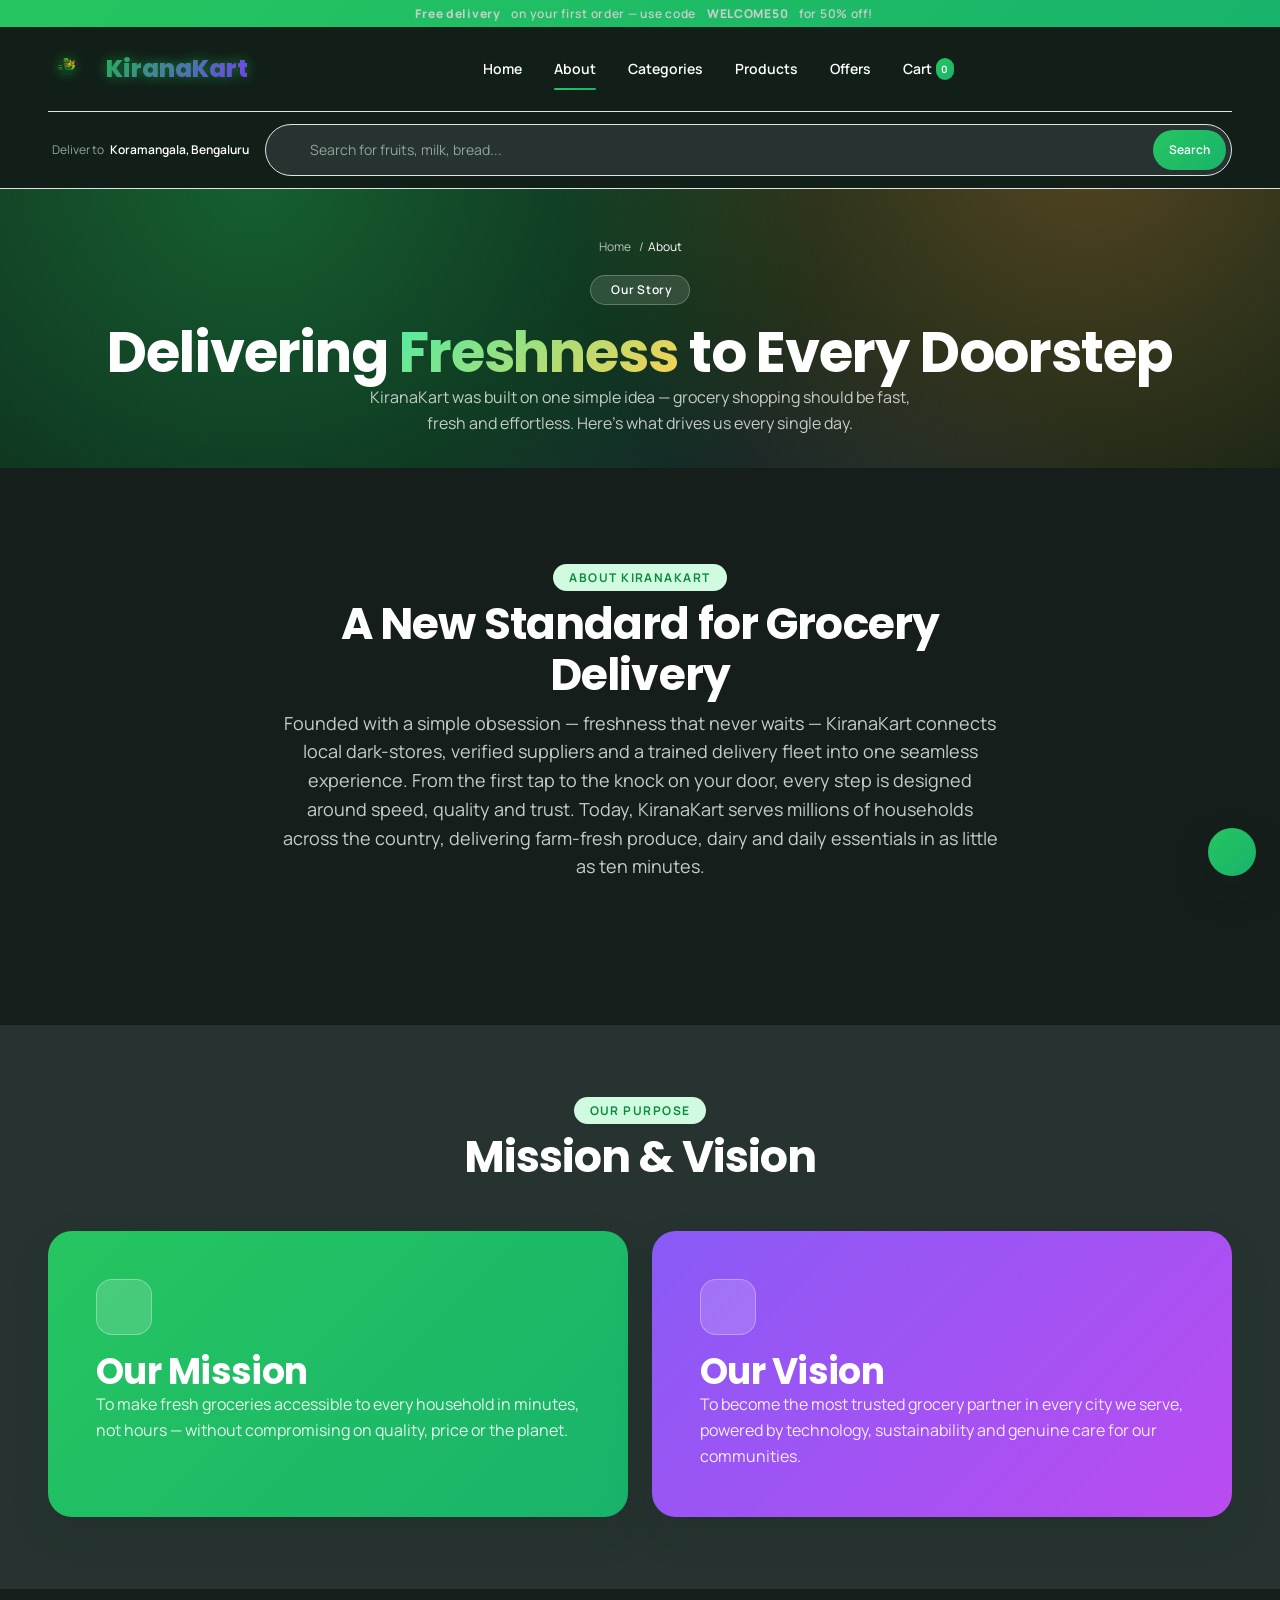
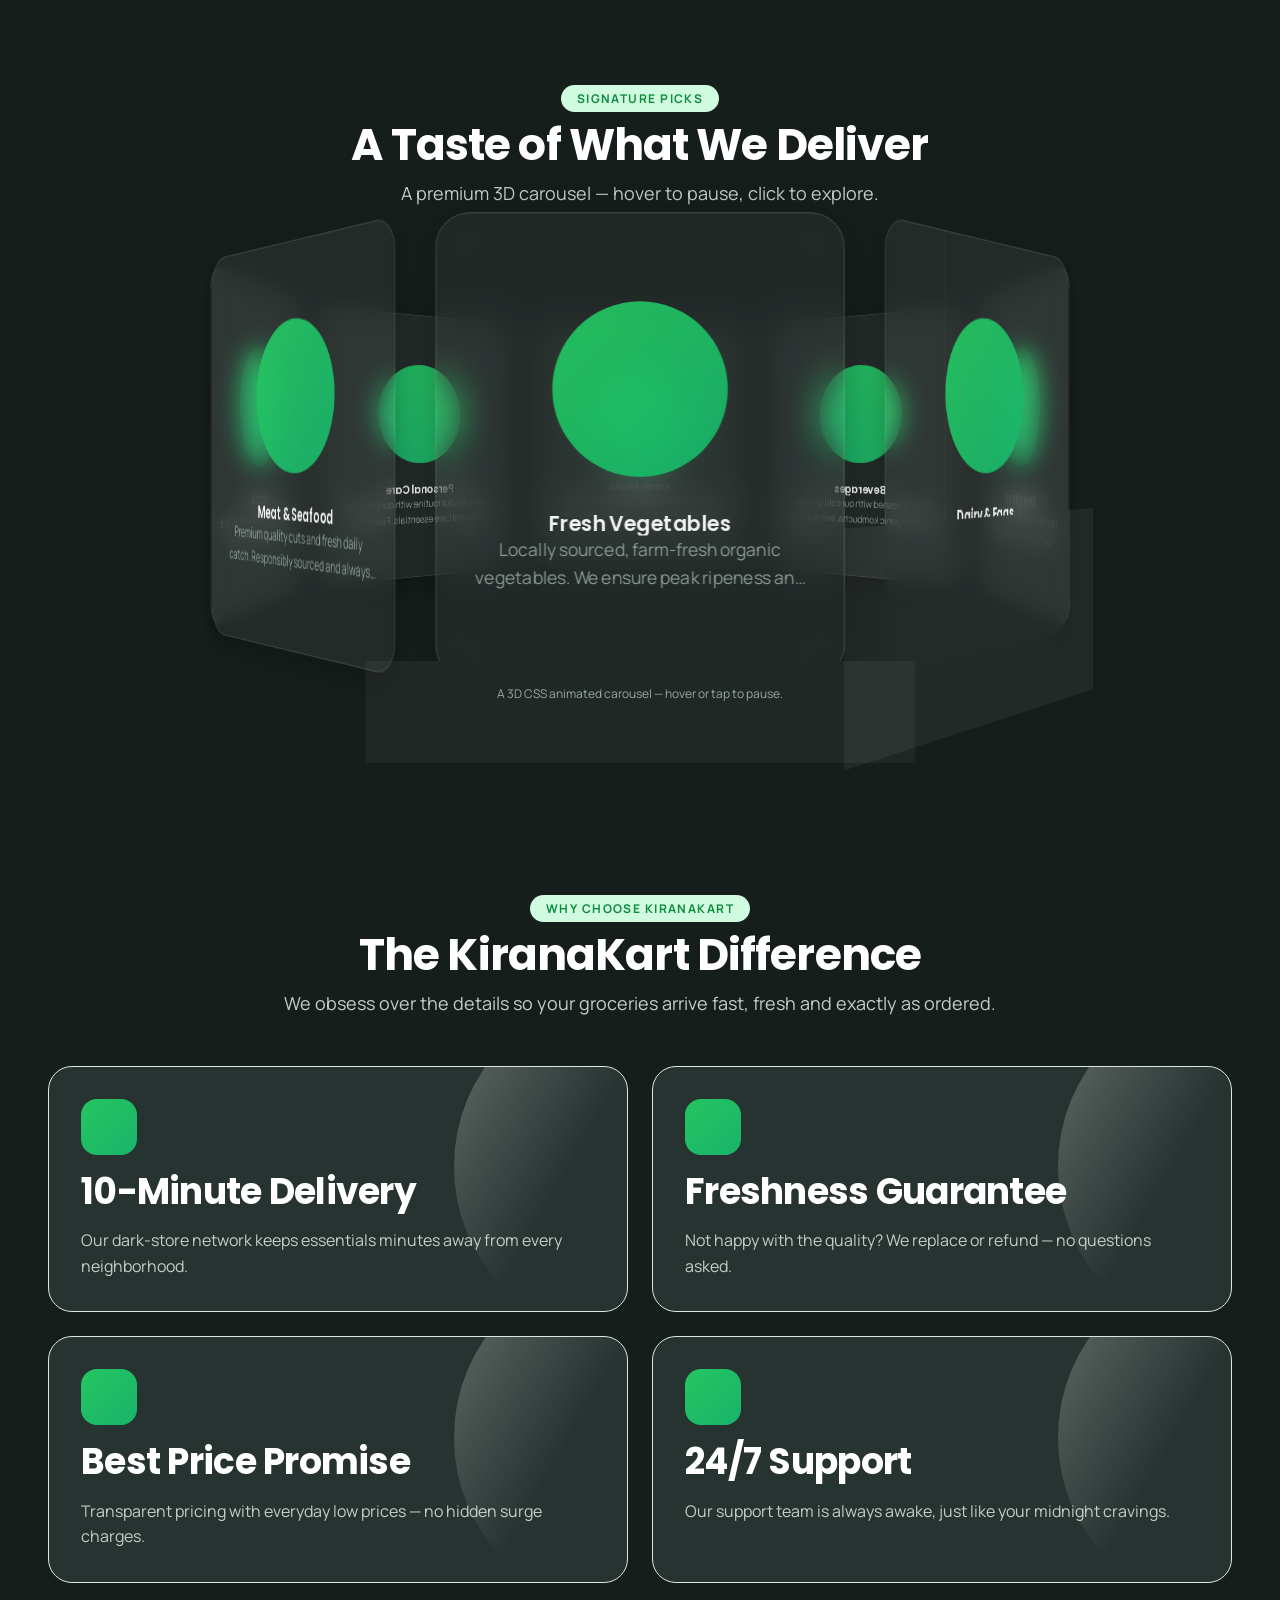
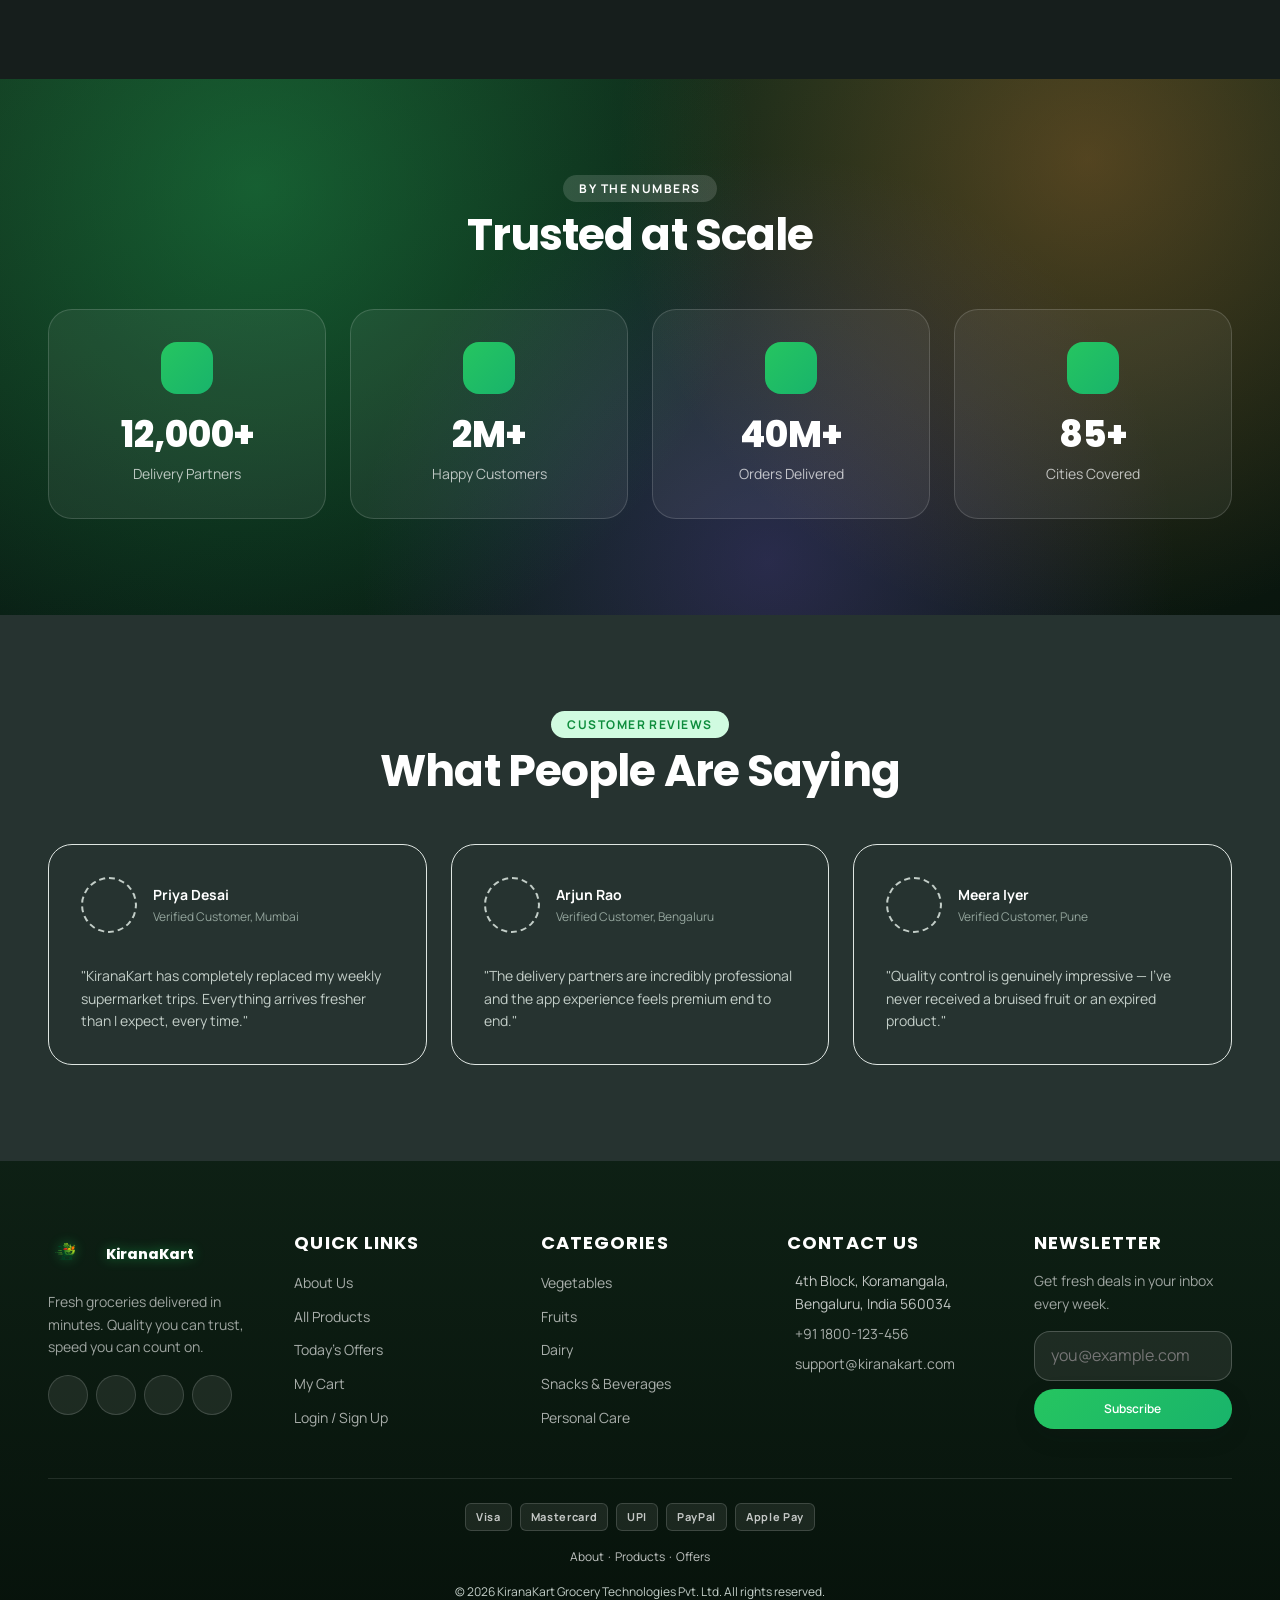
==== about.html @ fe971bdd "UPDATE" ====
<!doctype html>

<html lang="en">

<head>
      <!-- ================= META / SEO ================= -->
      <meta charset="UTF-8" />

      <meta name="viewport" content="width=device-width, initial-scale=1.0" />

      <title>About KiranaKart | Our Mission to Deliver Fresh, Fast</title>
      <link rel="canonical" href="about.html" />

      <link rel="icon" type="image/svg+xml" href="icons/favicon.svg" />

      <link rel="preconnect" href="https://fonts.googleapis.com" />
      <link rel="preconnect" href="https://fonts.gstatic.com" crossorigin />
      <link href="https://fonts.googleapis.com/css2?family=Manrope:wght@400;500;600;700;800&family=Poppins:wght@600;700;800&display=swap"
            rel="stylesheet" />

      <link rel="stylesheet" href="./css/style.css" />
</head>

<body>
      <a id="top"></a>
      <a href="#main" class="skip-link">Skip to main content</a>

      <!-- ================= ICON SPRITE ================= -->

      <!-- ================= ANNOUNCEMENT BAR ================= -->

      <div class="top-bar">
            <p class="top-text">
                  <i class="fa-solid fa-truck "></i>
                  <strong>Free delivery</strong>
                  &nbsp;on your first order &mdash; use code&nbsp;
                  <strong>WELCOME50</strong>
                  &nbsp;for 50% off!
            </p>
      </div>

      <!-- ================= HEADER / STICKY NAVIGATION ================= -->
      <div class="header">
            <input type="checkbox" id="mobile-menu-btn" class="menu-toggle" />

            <div class="container navbar">
                  <a href="index.html" class="logo">
                        <span class="logo-icon" style="margin-right: 8px; display: flex; align-items: center"><img
                                    src="images/logo.png" width="36" height="36"
                                    style="border-radius: 50%; object-fit: cover" alt="Logo" /></span>
                        <span class="logo-name">KiranaKart</span>
                  </a>

                  <div class="menu">
                        <a href="index.html" class="menu-link">Home</a>

                        <a href="about.html" class="menu-link is-active">About</a>

                        <div class="mega-menu">
                              <a href="products.html" class="menu-link">
                                    Categories
                                    <i class="fa-solid fa-chevron-down "></i>
                              </a>
                              <div class="dropdown">
                                    <div class="dropdown-col">
                                          <h6>Fresh Produce</h6>
                                          <ul>
                                                <li><a href="products.html#vegetables">Vegetables</a></li>
                                                <li><a href="products.html#fruits">Fruits</a></li>
                                                <li><a href="products.html#groceries">Groceries</a></li>
                                          </ul>
                                    </div>

                                    <div class="dropdown-col">
                                          <h6>Dairy &amp; Bakery</h6>

                                          <ul>
                                                <li><a href="products.html#dairy">Dairy</a></li>

                                                <li><a href="products.html#bakery">Bakery</a></li>

                                                <li><a href="products.html#frozen-foods">Frozen Foods</a></li>
                                          </ul>
                                    </div>
                                    <div class="dropdown-col">
                                          <h6>Snacks &amp; More</h6>

                                          <ul>
                                                <li><a href="products.html#snacks">Snacks</a></li>

                                                <li><a href="products.html#beverages">Beverages</a></li>

                                                <li>
                                                      <a href="products.html#personal-care">Personal Care</a>
                                                </li>
                                                <li><a href="products.html#household">Household</a></li>
                                          </ul>
                                    </div>
                              </div>
                        </div>

                        <a href="products.html" class="menu-link">Products</a>
                        <a href="offer.html" class="menu-link">Offers</a>

                        <a href="cart.html" class="menu-link">
                              Cart
                              <span class="badge badge-gradient" style="
                padding: 0.1em 0.55em;
                font-size: 10px;
                margin-left: 4px;
                vertical-align: 2px;
              ">
                                    <span data-cart-count>0</span>
                              </span>
                        </a>
                  </div>

                  <div class="header-buttons">
                        <div class="user-menu" style="z-index: 999;">
                              <button type="button" class="header-icon">
                                    <i class="fa-regular fa-user "></i>
                              </button>

                              <div class="user-dropdown" data-account-panel>
                                    <a href="login.html">
                                          <i class="fa-regular fa-user "></i>
                                          Login
                                    </a>
                                    <a href="signup.html">
                                          <i class="fa-regular fa-user "></i>
                                          Sign Up
                                    </a>
                              </div>
                        </div>
                  </div>

                  <label for="mobile-menu-btn" class="mobile-menu-btn">
                        <i class="fa-solid fa-bars icon-menu"></i>

                        <i class="fa-solid fa-xmark icon-close"></i>
                  </label>
            </div>

            <div class="container utility-bar">
                  <button type="button" class="location">
                        <i class="fa-solid fa-location-dot "></i>

                        <span class="location-label">Deliver to</span>
                        <span>Koramangala, Bengaluru</span>
                        <i class="fa-solid fa-chevron-down "></i>
                  </button>

                  <form class="search" action="products.html" method="get">
                        <i class="fa-solid fa-magnifying-glass "></i>
                        <label for="site-search" class="sr-only">Search for groceries</label>
                        <input type="search" id="site-search" name="q"
                              placeholder="Search for fruits, milk, bread..." />
                        <button type="submit" class="search-btn">Search</button>
                  </form>
            </div>

            <div class="mobile-menu container">
                  <a href="index.html" class="menu-link">Home</a>
                  <a href="about.html" class="menu-link is-active">About</a>
                  <a href="products.html#vegetables" class="menu-link" style="
            padding-left: var(--space-sm);
            font-size: var(--fs-sm);
            color: var(--text-muted);
          ">
                        Vegetables
                  </a>
                  <a href="products.html#fruits" class="menu-link" style="
            padding-left: var(--space-sm);
            font-size: var(--fs-sm);
            color: var(--text-muted);
          ">
                        Fruits
                  </a>
                  <a href="products.html#groceries" class="menu-link" style="
            padding-left: var(--space-sm);
            font-size: var(--fs-sm);
            color: var(--text-muted);
          ">
                        Groceries
                  </a>
                  <a href="products.html#dairy" class="menu-link" style="
            padding-left: var(--space-sm);
            font-size: var(--fs-sm);
            color: var(--text-muted);
          ">
                        Dairy
                  </a>

                  <a href="products.html#bakery" class="menu-link" style="
            padding-left: var(--space-sm);
            font-size: var(--fs-sm);
            color: var(--text-muted);
          ">
                        Bakery
                  </a>

                  <a href="products.html#snacks" class="menu-link" style="
            padding-left: var(--space-sm);
            font-size: var(--fs-sm);
            color: var(--text-muted);
          ">
                        Snacks
                  </a>
                  <a href="products.html#beverages" class="menu-link" style="
            padding-left: var(--space-sm);
            font-size: var(--fs-sm);
            color: var(--text-muted);
          ">
                        Beverages
                  </a>
                  <a href="products.html#frozen-foods" class="menu-link" style="
            padding-left: var(--space-sm);
            font-size: var(--fs-sm);
            color: var(--text-muted);
          ">
                        Frozen Foods
                  </a>
                  <a href="products.html#personal-care" class="menu-link" style="
            padding-left: var(--space-sm);
            font-size: var(--fs-sm);
            color: var(--text-muted);
          ">
                        Personal Care
                  </a>

                  <a href="products.html#household" class="menu-link" style="
            padding-left: var(--space-sm);
            font-size: var(--fs-sm);
            color: var(--text-muted);
          ">
                        Household
                  </a>
                  <a href="products.html" class="menu-link">Products</a>
                  <a href="offer.html" class="menu-link">Offers</a>

                  <a href="cart.html" class="menu-link">
                        Cart
                        <span class="badge badge-gradient" style="
              padding: 0.1em 0.55em;
              font-size: 10px;
              margin-left: 4px;
              vertical-align: 2px;
            ">
                              <span data-cart-count>0</span>
                        </span>
                  </a>
                  <div class="mobile-buttons">
                        <a href="login.html" class="button outline-button small-button full-button">Login</a>
                        <a href="signup.html" class="button main-button small-button full-button">Sign Up</a>
                  </div>
            </div>
      </div>

      <div id="main">
            <!-- ================= PREMIUM HERO ================= -->

            <div class="page-banner" style="position: relative; overflow: hidden">
                  <div class="floating-shapes">
                        <span class="anim-float-slow" style="
              width: 140px;
              height: 140px;
              top: 10%;
              left: 8%;
              background: var(--gradient-primary);
              opacity: 0.3;
            "></span>

                        <span class="anim-float" style="
              width: 90px;
              height: 90px;
              bottom: 8%;
              right: 10%;
              background: var(--gradient-accent);
              opacity: 0.28;
              animation-delay: 1.5s;
            "></span>
                  </div>
                  <div class="container" style="position: relative">
                        <ul class="breadcrumb" style="
              justify-content: center;
              margin-bottom: var(--space-sm);
              color: hsla(0, 0%, 100%, 0.7);
            ">
                              <li><a href="index.html" style="color: inherit">Home</a></li>
                              <li style="color: var(--color-white)">About</li>
                        </ul>
                        <span class="hero-small-text anim-fade-down">
                              <i class="fa-solid fa-circle "></i>
                              Our Story
                        </span>
                        <h1 id="about-hero-title" class="anim-fade-up" style="margin-top: var(--space-sm)">
                              Delivering
                              <span class="text-gradient" style="
                background: linear-gradient(
                  135deg,
                  hsl(152, 80%, 62%),
                  hsl(45, 96%, 65%)
                );
                background-clip: text;
                -webkit-background-clip: text;
                -webkit-text-fill-color: transparent;
              ">
                                    Freshness
                              </span>
                              to Every Doorstep
                        </h1>
                        <p class="anim-fade-up anim-delay-1" style="max-width: 56ch; margin-inline: auto">
                              KiranaKart was built on one simple idea &mdash; grocery shopping
                              should be fast, fresh and effortless. Here's what drives us every
                              single day.
                        </p>
                  </div>
            </div>

            <!-- ================= ABOUT KiranaKart ================= -->
            <div class="section" id="about-kiranakart">
                  <div class="container">
                        <div class="section-head">
                              <span class="eyebrow">About KiranaKart</span>
                              <h2 id="about-kiranakart-title">
                                    A New Standard for Grocery Delivery
                              </h2>
                              <p>
                                    Founded with a simple obsession &mdash; freshness that never waits
                                    &mdash; KiranaKart connects local dark-stores, verified suppliers
                                    and a trained delivery fleet into one seamless experience. From
                                    the first tap to the knock on your door, every step is designed
                                    around speed, quality and trust. Today, KiranaKart serves millions
                                    of households across the country, delivering farm-fresh produce,
                                    dairy and daily essentials in as little as ten minutes.
                              </p>
                        </div>
                  </div>
            </div>

            <!-- ================= MISSION & VISION ================= -->
            <div class="section" id="mission-vision"
                  style="background: var(--bg-muted); padding-block: var(--space-2xl)">
                  <div class="container">
                        <div class="section-head">
                              <span class="eyebrow">Our Purpose</span>

                              <h2 id="mission-vision-title">Mission &amp; Vision</h2>
                        </div>

                        <div class="mission-vision">
                              <div class="mission-box mission-box-mission">
                                    <span class="box-icon">
                                          <i class="fa-solid fa-check "></i>
                                    </span>

                                    <h3 style="color: var(--color-white)">Our Mission</h3>
                                    <p>
                                          To make fresh groceries accessible to every household in
                                          minutes, not hours &mdash; without compromising on quality,
                                          price or the planet.
                                    </p>
                              </div>
                              <div class="mission-box mission-box-vision">
                                    <span class="box-icon">
                                          <i class="fa-solid fa-magnifying-glass "></i>
                                    </span>

                                    <h3 style="color: var(--color-white)">Our Vision</h3>
                                    <p>
                                          To become the most trusted grocery partner in every city we
                                          serve, powered by technology, sustainability and genuine care
                                          for our communities.
                                    </p>
                              </div>
                        </div>
                  </div>
            </div>
            <!-- ================= SIGNATURE PICKS (3D CAROUSEL) ================= -->
            <div class="section" id="signature-picks">
                  <div class="container">
                        <div class="section-head">
                              <span class="eyebrow">Signature Picks</span>
                              <h2 id="signature-picks-title">A Taste of What We Deliver</h2>
                              <p>
                                    A premium 3D carousel &mdash; hover to pause, click to explore.
                              </p>
                        </div>

                        <div class="slider" tabindex="0">
                              <div class="slider-stage">
                                    <!-- Card 1 -->
                                    <div class="slider-card">
                                          <div class="card-glow"></div>
                                          <div class="card-content">
                                                <div class="card-img-wrapper">
                                                      <i class="fa-solid fa-circle "></i>
                                                </div>
                                                <h3 class="card-title">Fresh Vegetables</h3>
                                                <p class="card-desc">Locally sourced, farm-fresh organic vegetables. We ensure peak ripeness and daily deliveries straight to your door.</p>
                                          </div>
                                    </div>
                                    <!-- Card 2 -->
                                    <div class="slider-card">
                                          <div class="card-glow"></div>
                                          <div class="card-content">
                                                <div class="card-img-wrapper">
                                                      <i class="fa-solid fa-circle "></i>
                                                </div>
                                                <h3 class="card-title">Dairy & Eggs</h3>
                                                <p class="card-desc">Enjoy fresh milk, artisan cheeses, and farm-raised eggs. Delivered in temperature-controlled packaging to preserve freshness.</p>
                                          </div>
                                    </div>
                                    <!-- Card 3 -->
                                    <div class="slider-card">
                                          <div class="card-glow"></div>
                                          <div class="card-content">
                                                <div class="card-img-wrapper">
                                                      <i class="fa-solid fa-circle "></i>
                                                </div>
                                                <h3 class="card-title">Bakery Items</h3>
                                                <p class="card-desc">Indulge in our freshly baked sourdough, sweet pastries, and artisan breads. Crafted daily by expert bakers for your family.</p>
                                          </div>
                                    </div>
                                    <!-- Card 4 -->
                                    <div class="slider-card">
                                          <div class="card-glow"></div>
                                          <div class="card-content">
                                                <div class="card-img-wrapper">
                                                      <i class="fa-solid fa-circle "></i>
                                                </div>
                                                <h3 class="card-title">Beverages</h3>
                                                <p class="card-desc">Stay refreshed with our cold-pressed juices, organic kombucha, and sparkling mineral water. Perfect healthy thirst-quenchers.</p>
                                          </div>
                                    </div>
                                    <!-- Card 5 -->
                                    <div class="slider-card">
                                          <div class="card-glow"></div>
                                          <div class="card-content">
                                                <div class="card-img-wrapper">
                                                      <i class="fa-solid fa-circle "></i>
                                                </div>
                                                <h3 class="card-title">Fresh Fruits</h3>
                                                <p class="card-desc">Discover hand-picked seasonal fruits from local orchards. Always sweet, naturally ripened, and perfectly ready to eat.</p>
                                          </div>
                                    </div>
                                    <!-- Card 6 -->
                                    <div class="slider-card">
                                          <div class="card-glow"></div>
                                          <div class="card-content">
                                                <div class="card-img-wrapper">
                                                      <i class="fa-solid fa-circle "></i>
                                                </div>
                                                <h3 class="card-title">Personal Care</h3>
                                                <p class="card-desc">Upgrade your routine with our premium personal care essentials. Featuring organic soaps and gentle, nourishing skincare products.</p>
                                          </div>
                                    </div>
                                    <!-- Card 7 -->
                                    <div class="slider-card">
                                          <div class="card-glow"></div>
                                          <div class="card-content">
                                                <div class="card-img-wrapper">
                                                      <i class="fa-solid fa-circle "></i>
                                                </div>
                                                <h3 class="card-title">Snacks</h3>
                                                <p class="card-desc">Satisfy your cravings with our selection of gourmet chips, roasted nuts, and delicious treats. Perfect for any time of the day.</p>
                                          </div>
                                    </div>
                                    <!-- Card 8 -->
                                    <div class="slider-card">
                                          <div class="card-glow"></div>
                                          <div class="card-content">
                                                <div class="card-img-wrapper">
                                                      <i class="fa-solid fa-circle "></i>
                                                </div>
                                                <h3 class="card-title">Meat & Seafood</h3>
                                                <p class="card-desc">Premium quality cuts and fresh daily catch. Responsibly sourced and always packed with the highest standards of hygiene.</p>
                                          </div>
                                    </div>
                              </div>
                        </div>
                        <p class="slider-hint">
                              A 3D CSS animated carousel &mdash; hover or tap to pause.
                        </p>
                  </div>
            </div>

            <!-- ================= WHY CHOOSE US ================= -->

            <div class="section" id="why-us">
                  <div class="container">
                        <div class="section-head">
                              <span class="eyebrow">Why Choose KiranaKart</span>

                              <h2 id="why-us-title">The KiranaKart Difference</h2>
                              <p>
                                    We obsess over the details so your groceries arrive fast, fresh
                                    and exactly as ordered.
                              </p>
                        </div>

                        <div class="feature-grid">
                              <div class="feature-box anim-fade-up">
                                    <span class="feature-icon">
                                          <i class="fa-regular fa-clock "></i>
                                    </span>
                                    <h3>10-Minute Delivery</h3>

                                    <p>
                                          Our dark-store network keeps essentials minutes away from every
                                          neighborhood.
                                    </p>
                              </div>
                              <div class="feature-box anim-fade-up anim-delay-1">
                                    <span class="feature-icon">
                                          <i class="fa-solid fa-circle "></i>
                                    </span>
                                    <h3>Freshness Guarantee</h3>

                                    <p>
                                          Not happy with the quality? We replace or refund &mdash; no
                                          questions asked.
                                    </p>
                              </div>

                              <div class="feature-box anim-fade-up anim-delay-2">
                                    <span class="feature-icon">
                                          <i class="fa-solid fa-circle "></i>
                                    </span>
                                    <h3>Best Price Promise</h3>

                                    <p>
                                          Transparent pricing with everyday low prices &mdash; no hidden
                                          surge charges.
                                    </p>
                              </div>
                              <div class="feature-box anim-fade-up anim-delay-3">
                                    <span class="feature-icon">
                                          <i class="fa-solid fa-circle "></i>
                                    </span>

                                    <h3>24/7 Support</h3>
                                    <p>
                                          Our support team is always awake, just like your midnight
                                          cravings.
                                    </p>
                              </div>
                        </div>
                  </div>
            </div>

            <!-- ================= STATS SECTION ================= -->
            <div class="section" id="stats" style="background: var(--gradient-hero); color: var(--color-white)">
                  <div class="container">
                        <div class="section-head">
                              <span class="eyebrow" style="
                background: hsla(0, 0%, 100%, 0.14);
                color: var(--color-white);
              ">
                                    By The Numbers
                              </span>
                              <h2 id="stats-title" style="color: var(--color-white)">
                                    Trusted at Scale
                              </h2>
                        </div>

                        <div class="stats-grid">
                              <div class="stat-box" style="
                background: hsla(0, 0%, 100%, 0.06);
                border-color: hsla(0, 0%, 100%, 0.15);
              ">
                                    <span class="stat-icon">
                                          <i class="fa-solid fa-truck "></i>
                                    </span>

                                    <div class="stat-number" style="color: var(--color-white)">
                                          12,000+
                                    </div>
                                    <div class="stat-text" style="color: hsla(0, 0%, 100%, 0.7)">
                                          Delivery Partners
                                    </div>
                              </div>
                              <div class="stat-box" style="
                background: hsla(0, 0%, 100%, 0.06);
                border-color: hsla(0, 0%, 100%, 0.15);
              ">
                                    <span class="stat-icon">
                                          <i class="fa-regular fa-user "></i>
                                    </span>
                                    <div class="stat-number" style="color: var(--color-white)">
                                          2M+
                                    </div>
                                    <div class="stat-text" style="color: hsla(0, 0%, 100%, 0.7)">
                                          Happy Customers
                                    </div>
                              </div>
                              <div class="stat-box" style="
                background: hsla(0, 0%, 100%, 0.06);
                border-color: hsla(0, 0%, 100%, 0.15);
              ">
                                    <span class="stat-icon">
                                          <i class="fa-solid fa-circle "></i>
                                    </span>

                                    <div class="stat-number" style="color: var(--color-white)">
                                          40M+
                                    </div>
                                    <div class="stat-text" style="color: hsla(0, 0%, 100%, 0.7)">
                                          Orders Delivered
                                    </div>
                              </div>
                              <div class="stat-box" style="
                background: hsla(0, 0%, 100%, 0.06);
                border-color: hsla(0, 0%, 100%, 0.15);
              ">
                                    <span class="stat-icon">
                                          <i class="fa-solid fa-location-dot "></i>
                                    </span>
                                    <div class="stat-number" style="color: var(--color-white)">
                                          85+
                                    </div>
                                    <div class="stat-text" style="color: hsla(0, 0%, 100%, 0.7)">
                                          Cities Covered
                                    </div>
                              </div>
                        </div>
                  </div>
            </div>

            <!-- ================= CUSTOMER REVIEWS ================= -->

            <div class="section" id="reviews" style="background: var(--bg-muted)">
                  <div class="container">
                        <div class="section-head">
                              <span class="eyebrow">Customer Reviews</span>

                              <h2 id="reviews-title">What People Are Saying</h2>
                        </div>

                        <div class="review-grid">
                              <blockquote class="review-box">
                                    <div class="review-top">
                                          <span class="review-img">
                                                <i class="fa-regular fa-user "></i>
                                          </span>

                                          <div>
                                                <div class="review-name">Priya Desai</div>

                                                <div class="review-role">Verified Customer, Mumbai</div>
                                          </div>
                                    </div>
                                    <div class="review-stars">
                                          <i class="fa-solid fa-star star-filled"></i>
                                          <i class="fa-solid fa-star star-filled"></i>

                                          <i class="fa-solid fa-star star-filled"></i>

                                          <i class="fa-solid fa-star star-filled"></i>
                                          <i class="fa-solid fa-star star-filled"></i>
                                    </div>
                                    <p class="review-text">
                                          "KiranaKart has completely replaced my weekly supermarket trips.
                                          Everything arrives fresher than I expect, every time."
                                    </p>
                              </blockquote>

                              <blockquote class="review-box">
                                    <div class="review-top">
                                          <span class="review-img">
                                                <i class="fa-regular fa-user "></i>
                                          </span>

                                          <div>
                                                <div class="review-name">Arjun Rao</div>
                                                <div class="review-role">Verified Customer, Bengaluru</div>
                                          </div>
                                    </div>
                                    <div class="review-stars">
                                          <i class="fa-solid fa-star star-filled"></i>
                                          <i class="fa-solid fa-star star-filled"></i>
                                          <i class="fa-solid fa-star star-filled"></i>
                                          <i class="fa-solid fa-star star-filled"></i>

                                          <i class="fa-solid fa-star star-filled"></i>
                                    </div>

                                    <p class="review-text">
                                          "The delivery partners are incredibly professional and the app
                                          experience feels premium end to end."
                                    </p>
                              </blockquote>

                              <blockquote class="review-box">
                                    <div class="review-top">
                                          <span class="review-img">
                                                <i class="fa-regular fa-user "></i>
                                          </span>

                                          <div>
                                                <div class="review-name">Meera Iyer</div>
                                                <div class="review-role">Verified Customer, Pune</div>
                                          </div>
                                    </div>
                                    <div class="review-stars">
                                          <i class="fa-solid fa-star star-filled"></i>

                                          <i class="fa-solid fa-star star-filled"></i>
                                          <i class="fa-solid fa-star star-filled"></i>

                                          <i class="fa-solid fa-star star-filled"></i>

                                          <i class="fa-solid fa-star "></i>
                                    </div>
                                    <p class="review-text">
                                          "Quality control is genuinely impressive &mdash; I've never
                                          received a bruised fruit or an expired product."
                                    </p>
                              </blockquote>
                        </div>
                  </div>
            </div>
      </div>

      <!-- ================= FOOTER ================= -->
      <div class="site-footer">
            <div class="container footer-grid">
                  <div class="footer-col">
                        <a href="index.html" class="logo" style="
              color: var(--color-white);
              margin-bottom: var(--space-sm);
              display: inline-flex;
            ">
                              <span class="logo-icon" style="margin-right: 8px; display: flex; align-items: center"><img
                                          src="images/logo.png" width="36" height="36"
                                          style="border-radius: 50%; object-fit: cover" alt="Logo" /></span>
                              <span>KiranaKart</span>
                        </a>
                        <p>
                              Fresh groceries delivered in minutes. Quality you can trust, speed
                              you can count on.
                        </p>
                        <div class="footer-social">
                              <a href="#">
                                    <i class="fa-brands fa-facebook-f "></i>
                              </a>
                              <a href="#">
                                    <i class="fa-brands fa-twitter "></i>
                              </a>
                              <a href="#">
                                    <i class="fa-brands fa-instagram "></i>
                              </a>
                              <a href="#">
                                    <i class="fa-brands fa-youtube "></i>
                              </a>
                        </div>
                  </div>

                  <div class="footer-col">
                        <h6>Quick Links</h6>

                        <ul>
                              <li><a href="about.html">About Us</a></li>
                              <li><a href="products.html">All Products</a></li>
                              <li><a href="offer.html">Today's Offers</a></li>
                              <li><a href="cart.html">My Cart</a></li>
                              <li><a href="login.html">Login / Sign Up</a></li>
                        </ul>
                  </div>

                  <div class="footer-col">
                        <h6>Categories</h6>
                        <ul>
                              <li><a href="products.html#vegetables">Vegetables</a></li>
                              <li><a href="products.html#fruits">Fruits</a></li>

                              <li><a href="products.html#dairy">Dairy</a></li>
                              <li><a href="products.html#snacks">Snacks &amp; Beverages</a></li>
                              <li><a href="products.html#personal-care">Personal Care</a></li>
                        </ul>
                  </div>

                  <div class="footer-col">
                        <h6>Contact Us</h6>
                        <address style="
              font-style: normal;
              display: flex;
              flex-direction: column;
              gap: var(--space-2xs);
            ">
                              <div class="footer-contact-item">
                                    <i class="fa-solid fa-location-dot "></i>

                                    <span>4th Block, Koramangala, Bengaluru, India 560034</span>
                              </div>
                              <div class="footer-contact-item">
                                    <i class="fa-solid fa-phone "></i>

                                    <a href="tel:+911800123456">+91 1800-123-456</a>
                              </div>

                              <div class="footer-contact-item">
                                    <i class="fa-solid fa-envelope "></i>

                                    <a href="mailto:support@kiranakart.com">support@kiranakart.com</a>
                              </div>
                        </address>
                  </div>

                  <div class="footer-col">
                        <h6>Newsletter</h6>
                        <p>Get fresh deals in your inbox every week.</p>
                        <form action="#" method="get" style="
              margin-top: var(--space-sm);
              display: flex;
              flex-direction: column;
              gap: var(--space-2xs);
            ">
                              <label for="footer-email" class="sr-only">Email address</label>
                              <input type="email" id="footer-email" name="email" placeholder="you@example.com" style="
                padding: 0.7rem var(--space-sm);
                border-radius: var(--radius-md);
                background: hsla(0, 0%, 100%, 0.08);
                border: 1px solid hsla(0, 0%, 100%, 0.2);
                color: var(--color-white);
              " required />
                              <button type="submit" class="button main-button small-button">
                                    Subscribe
                              </button>
                        </form>
                  </div>
            </div>

            <div class="container footer-bottom">
                  <div class="payment-icons">
                        <span>Visa</span>
                        <span>Mastercard</span>
                        <span>UPI</span>
                        <span>PayPal</span>
                        <span>Apple Pay</span>
                  </div>
                  <div>
                        <a href="about.html">About</a>
                        &nbsp;&middot;&nbsp;

                        <a href="products.html">Products</a>
                        &nbsp;&middot;&nbsp;
                        <a href="offer.html">Offers</a>
                  </div>

                  <p>
                        &copy; 2026 KiranaKart Grocery Technologies Pvt. Ltd. All rights
                        reserved.
                  </p>
            </div>
      </div>

      <a href="#top" class="back-to-top">
            <i class="fa-solid fa-arrow-right "></i>
      </a>


      
      
</body>

</html>
---- css/style.css ----
/* My first website styles! */

center {
  display: block;
}
font {
  font-family: "Comic Sans MS", cursive, sans-serif !important;
}
/* css custom properties */
/* Custom properties (variables) allow us to reuse colors, fonts, and spacing throughout our CSS easily. */
:root {
  /* ---------- Brand Colors ---------- */
  --color-primary-h: 142;
  --color-primary: hsl(142, 83%, 40%);
  --color-primary-dark: hsl(142, 83%, 30%);
  --color-primary-light: hsl(142, 83%, 90%);
  --color-secondary: hsl(258, 90%, 66%);
  --color-secondary-dark: hsl(258, 90%, 52%);
  --color-accent: hsl(28, 96%, 58%);
  --color-accent-light: hsl(28, 96%, 92%);

  /* ---------- Semantic Colors ---------- */
  --color-danger: hsl(4, 86%, 58%);
  --color-danger-light: hsl(4, 86%, 95%);
  --color-warning: hsl(42, 96%, 55%);
  --color-warning-light: hsl(42, 96%, 93%);
  --color-success: hsl(142, 68%, 42%);
  --color-success-light: hsl(142, 68%, 93%);
  --color-info: hsl(206, 90%, 56%);
  --color-info-light: hsl(206, 90%, 94%);

  /* ---------- Neutral Palette ---------- */
  --color-white: #ffffff;
  --color-black: #0a0e0c;
  --gray-50: #f7f9f8;
  --gray-100: #eef2f0;
  --gray-200: #dfe6e2;
  --gray-300: #c3cec8;
  --gray-400: #93a49c;
  --gray-500: #667b71;
  --gray-600: #4b5f56;
  --gray-700: #384944;
  --gray-800: #263330;
  --gray-900: #161e1c;

  /* ---------- Backgrounds ---------- */
  --bg-body: var(--gray-900);
  --bg-surface: var(--gray-800);
  --bg-card: var(--gray-800);
  --bg-elevated: var(--gray-700);
  --bg-muted: var(--gray-800);
  --bg-inverse: var(--gray-50);
  --bg-glass: hsla(142, 30%, 12%, 0.55);
  --bg-glass-strong: hsla(142, 25%, 10%, 0.78);
  --bg-overlay: hsla(142, 40%, 3%, 0.65);

  /* ---------- Text Colors ---------- */
  --text-primary: var(--color-white);
  --text-secondary: var(--gray-300);
  --text-muted: var(--gray-400);
  --text-inverse: var(--gray-900);
  --text-on-primary: var(--color-white);
  --text-link: hsl(142, 68%, 62%);

  /* ---------- Border Colors ---------- */
  --border-color: var(--gray-200);
  --border-color-strong: var(--gray-300);
  --border-glass: hsla(0, 0%, 100%, 0.35);

  /* ---------- Shadow Colors ---------- */
  --shadow-color: 160 30% 10%;
  --shadow-xs: 0 1px 2px hsl(var(--shadow-color) / 0.06);
  --shadow-sm: 0 2px 6px hsl(var(--shadow-color) / 0.08);
  --shadow-md: 0 8px 24px hsl(var(--shadow-color) / 0.1);
  --shadow-lg: 0 16px 40px hsl(var(--shadow-color) / 0.14);
  --shadow-xl: 0 24px 64px hsl(var(--shadow-color) / 0.18);
  --shadow-glow-primary:
    0 0 0 1px hsl(142 68% 42% / 0.25), 0 8px 30px hsl(142 68% 42% / 0.35);
  --shadow-glow-accent:
    0 0 0 1px hsl(28 96% 58% / 0.25), 0 8px 30px hsl(28 96% 58% / 0.35);
  --shadow-inset: inset 0 1px 2px hsl(var(--shadow-color) / 0.12);

  /* ---------- Gradients ---------- */
  --gradient-primary: linear-gradient(
    135deg,
    hsl(142, 68%, 46%) 0%,
    hsl(152, 76%, 40%) 100%
  );
  --gradient-secondary: linear-gradient(
    135deg,
    hsl(258, 90%, 66%) 0%,
    hsl(280, 85%, 62%) 100%
  );
  --gradient-accent: linear-gradient(
    135deg,
    hsl(28, 96%, 60%) 0%,
    hsl(8, 90%, 60%) 100%
  );
  --gradient-hero:
    radial-gradient(
      circle at 20% 20%,
      hsl(142 68% 46% / 0.35),
      transparent 45%
    ),
    radial-gradient(circle at 85% 15%, hsl(28 96% 60% / 0.3), transparent 40%),
    radial-gradient(
      circle at 60% 90%,
      hsl(258 90% 66% / 0.25),
      transparent 45%
    ),
    linear-gradient(
      160deg,
      hsl(142 45% 12%) 0%,
      hsl(152 55% 8%) 60%,
      hsl(142 40% 6%) 100%
    );
  --gradient-footer: linear-gradient(
    180deg,
    hsl(142 40% 9%) 0%,
    hsl(142 45% 5%) 100%
  );
  --gradient-card-sheen: linear-gradient(
    120deg,
    hsla(0, 0%, 100%, 0.5) 0%,
    hsla(0, 0%, 100%, 0) 40%
  );
  --gradient-overlay: linear-gradient(
    180deg,
    hsla(142, 30%, 6%, 0) 0%,
    hsla(142, 30%, 6%, 0.75) 100%
  );
  --gradient-border: linear-gradient(
    135deg,
    hsl(142 68% 46%),
    hsl(258 90% 66%),
    hsl(28 96% 60%)
  );
  --gradient-conic-loader: conic-gradient(
    from 0deg,
    hsl(142 68% 46%),
    hsl(258 90% 66%),
    hsl(28 96% 60%),
    hsl(142 68% 46%)
  );
  --gradient-text: linear-gradient(
    135deg,
    hsl(142 68% 42%) 0%,
    hsl(258 90% 60%) 100%
  );

  /* ---------- Buttons ---------- */
  --btn-primary-bg: var(--gradient-primary);
  --btn-primary-text: var(--color-white);
  --btn-secondary-bg: var(--color-white);
  --btn-secondary-text: var(--color-primary-dark);
  --btn-secondary-border: blue;
  --btn-ghost-text: var(--gray-800);
  --btn-hover-lift: -3px;

  /* ---------- Fonts ---------- */
  --font-display: "Clash Display", "Poppins", "Segoe UI", sans-serif;
  --font-body: "Manrope", "Segoe UI", system-ui, sans-serif;
  --font-mono: "JetBrains Mono", ui-monospace, monospace;

  --fs-xs: 0.75rem;
  --fs-sm: 0.875rem;
  --fs-base: 1rem;
  --fs-md: 1.125rem;
  --fs-lg: 1.25rem;
  --fs-xl: 1.5rem;
  --fs-2xl: 1.875rem;
  --fs-3xl: 2.25rem;
  --fs-4xl: 2.75rem;
  --fs-5xl: 3.5rem;

  --fw-regular: 400;
  --fw-medium: 500;
  --fw-semibold: 600;
  --fw-bold: 700;
  --fw-extrabold: 800;

  --lh-tight: 1.15;
  --lh-snug: 1.35;
  --lh-normal: 1.6;
  --lh-loose: 1.85;

  --ls-tight: -0.02em;
  --ls-normal: 0;
  --ls-wide: 0.06em;
  --ls-wider: 0.12em;

  /* ---------- Spacing Scale ---------- */
  --space-3xs: 0.25rem;
  --space-2xs: 0.5rem;
  --space-xs: 0.75rem;
  --space-sm: 1rem;
  --space-md: 1.5rem;
  --space-lg: 2rem;
  --space-xl: 3rem;
  --space-2xl: 4.5rem;
  --space-3xl: 6rem;
  --space-4xl: 8rem;

  /* ---------- Radius ---------- */
  --radius-xs: 6px;
  --radius-sm: 10px;
  --radius-md: 16px;
  --radius-lg: 24px;
  --radius-xl: 32px;
  --radius-full: 999px;

  /* ---------- Layout ---------- */
  --container-width: 1280px;
  --container-narrow: 880px;
  --container-padding: clamp(1.25rem, 4vw, 3rem);
  --header-height: 76px;
  --header-height-scrolled: 64px;

  /* ---------- Transitions ---------- */
  --transition-fast: 150ms;
  --transition-base: 280ms;
  --transition-slow: 480ms;
  --ease-standard: cubic-bezier(0.4, 0, 0.2, 1);
  --ease-out-back: cubic-bezier(0.34, 1.56, 0.64, 1);
  --ease-in-out-smooth: cubic-bezier(0.65, 0, 0.35, 1);

  /* ---------- Z-Index Scale ---------- */
  --z-dropdown: 100;
  --z-sticky: 200;
  --z-overlay: 300;
  --z-modal: 400;
  --z-toast: 500;

  /* ---------- Glass Effect ---------- */
  --glass-blur: 18px;
  --glass-saturate: 180%;
}

/* auto (prefers-color-scheme) + manual override [data-theme] */
/* This media query applies dark mode styles automatically if the user's operating system is set to dark mode. */
@media (prefers-color-scheme: dark) {
  :root {
    --bg-body: var(--gray-900);
    --bg-surface: var(--gray-800);
    --bg-card: hsl(142, 22%, 12%);
    --bg-elevated: hsl(142, 20%, 14%);
    --bg-muted: hsl(142, 18%, 16%);
    --bg-inverse: var(--gray-50);
    --bg-glass: hsla(142, 30%, 12%, 0.55);
    --bg-glass-strong: hsla(142, 25%, 10%, 0.78);
    --bg-overlay: hsla(142, 40%, 3%, 0.65);

    --text-primary: var(--gray-50);
    --text-secondary: var(--gray-300);
    --text-muted: var(--gray-400);
    --text-inverse: var(--gray-900);
    --text-link: hsl(142, 68%, 62%);

    --border-color: hsl(142, 15%, 22%);
    --border-color-strong: hsl(142, 15%, 30%);
    --border-glass: hsla(0, 0%, 100%, 0.08);

    --shadow-color: 160 60% 2%;
    --shadow-xs: 0 1px 2px hsl(var(--shadow-color) / 0.4);
    --shadow-sm: 0 2px 8px hsl(var(--shadow-color) / 0.45);
    --shadow-md: 0 8px 28px hsl(var(--shadow-color) / 0.5);
    --shadow-lg: 0 18px 48px hsl(var(--shadow-color) / 0.55);
    --shadow-xl: 0 28px 72px hsl(var(--shadow-color) / 0.6);

    --btn-secondary-bg: hsl(142, 20%, 14%);
    --btn-ghost-text: var(--gray-200);
  }
}

[data-theme="dark"] {
  --bg-body: var(--gray-900);
  --bg-surface: var(--gray-800);
  --bg-card: hsl(142, 22%, 12%);
  --bg-elevated: hsl(142, 20%, 14%);
  --bg-muted: hsl(142, 18%, 16%);
  --bg-inverse: var(--gray-50);
  --bg-glass: hsla(142, 30%, 12%, 0.55);
  --bg-glass-strong: hsla(142, 25%, 10%, 0.78);
  --bg-overlay: hsla(142, 40%, 3%, 0.65);

  --text-primary: var(--gray-50);
  --text-secondary: var(--gray-300);
  --text-muted: var(--gray-400);
  --text-inverse: var(--gray-900);
  --text-link: hsl(142, 68%, 62%);

  --border-color: hsl(142, 15%, 22%);
  --border-color-strong: hsl(142, 15%, 30%);
  --border-glass: hsla(0, 0%, 100%, 0.08);

  --btn-secondary-bg: hsl(142, 20%, 14%);
  --btn-ghost-text: var(--gray-200);
}

[data-theme="light"] {
  color-scheme: light;
}

/* animations */

/* ---------- Fade ---------- */
@keyframes fadeIn {
  from {
    opacity: 0;
  }
  to {
    opacity: 1;
  }
}

@keyframes fadeInUp {
  from {
    opacity: 0;
    transform: translateY(24px);
  }
  to {
    opacity: 1;
    transform: translateY(0);
  }
}

@keyframes fadeInDown {
  from {
    opacity: 0;
    transform: translateY(-24px);
  }
  to {
    opacity: 1;
    transform: translateY(0);
  }
}

/* ---------- Slide ---------- */
@keyframes slideInLeft {
  from {
    opacity: 0;
    transform: translateX(-40px);
  }
  to {
    opacity: 1;
    transform: translateX(0);
  }
}

@keyframes slideInRight {
  from {
    opacity: 0;
    transform: translateX(40px);
  }
  to {
    opacity: 1;
    transform: translateX(0);
  }
}

@keyframes slideInUp {
  from {
    transform: translateY(100%);
  }
  to {
    transform: translateY(0);
  }
}

/* ---------- Zoom / Scale ---------- */
@keyframes zoomIn {
  from {
    opacity: 0;
    transform: scale(0.85);
  }
  to {
    opacity: 1;
    transform: scale(1);
  }
}

@keyframes pulse {
  0%,
  100% {
    transform: scale(1);
  }
  50% {
    transform: scale(1.06);
  }
}

@keyframes pop {
  0% {
    transform: scale(1);
  }
  40% {
    transform: scale(1.18);
  }
  100% {
    transform: scale(1);
  }
}

/* ---------- Rotate ---------- */
@keyframes rotate360 {
  from {
    transform: rotate(0deg);
  }
  to {
    transform: rotate(360deg);
  }
}

@keyframes wobble {
  0%,
  100% {
    transform: rotate(0deg);
  }
  25% {
    transform: rotate(-4deg);
  }
  75% {
    transform: rotate(4deg);
  }
}

/* ---------- Bounce ---------- */
@keyframes bounce {
  0%,
  100% {
    transform: translateY(0);
    animation-timing-function: var(--ease-out-back);
  }
  50% {
    transform: translateY(-14px);
    animation-timing-function: var(--ease-standard);
  }
}

/* ---------- Floating ---------- */
@keyframes floatY {
  0%,
  100% {
    transform: translateY(0px) rotate(0deg);
  }
  50% {
    transform: translateY(-16px) rotate(2deg);
  }
}

@keyframes floatSlow {
  0%,
  100% {
    transform: translate(0, 0);
  }
  33% {
    transform: translate(10px, -18px);
  }
  66% {
    transform: translate(-12px, 8px);
  }
}

/* ---------- Background / Gradient motion ---------- */
@keyframes gradientShift {
  0% {
    background-position: 0% 50%;
  }
  50% {
    background-position: 100% 50%;
  }
  100% {
    background-position: 0% 50%;
  }
}

@keyframes bgPan {
  from {
    background-position: 0 0;
  }
  to {
    background-position: 400px 0;
  }
}

@keyframes spinConic {
  to {
    --angle: 360deg;
  }
}

/* ---------- Glow / Shimmer ---------- */
@keyframes glowPulse {
  0%,
  100% {
    box-shadow: var(--shadow-glow-primary);
  }
  50% {
    box-shadow:
      0 0 0 1px hsl(142 68% 42% / 0.4),
      0 0 46px hsl(142 68% 42% / 0.55);
  }
}

@keyframes shimmer {
  0% {
    background-position: -480px 0;
  }
  100% {
    background-position: 480px 0;
  }
}

/* ---------- Ripple ---------- */
@keyframes ripple {
  0% {
    transform: scale(0);
    opacity: 0.45;
  }
  100% {
    transform: scale(3.2);
    opacity: 0;
  }
}

/* ---------- Waves ---------- */
@keyframes waveMove {
  0% {
    transform: translateX(0) translateZ(0);
  }
  100% {
    transform: translateX(-50%) translateZ(0);
  }
}

/* ---------- Loading ---------- */
@keyframes skeletonLoading {
  0% {
    background-position: -480px 0;
  }
  100% {
    background-position: 480px 0;
  }
}

@keyframes dotBlink {
  0%,
  80%,
  100% {
    opacity: 0.25;
    transform: scale(0.85);
  }
  40% {
    opacity: 1;
    transform: scale(1);
  }
}

/* ---------- Typing effect (CSS only) ---------- */
@keyframes typing {
  from {
    width: 0;
  }
  to {
    width: 100%;
  }
}

@keyframes caretBlink {
  50% {
    border-color: transparent;
  }
}

/* ---------- Delivery path (bike illustration) ---------- */
@keyframes dashMove {
  to {
    stroke-dashoffset: -240;
  }
}

@keyframes bikeDrift {
  0%,
  100% {
    transform: translateY(0) rotate(0deg);
  }
  50% {
    transform: translateY(-6px) rotate(-1.5deg);
  }
}

@keyframes wheelSpin {
  to {
    transform: rotate(360deg);
  }
}

/* ---------- Scroll indicator ---------- */
@keyframes scrollDown {
  0% {
    transform: translateY(0);
    opacity: 1;
  }
  70% {
    opacity: 0.4;
  }
  100% {
    transform: translateY(16px);
    opacity: 0;
  }
}

.anim-fade-in {
  animation: fadeIn var(--transition-slow) var(--ease-standard) both;
}
.anim-fade-up {
  animation: fadeInUp var(--transition-slow) var(--ease-out-back) both;
}
.anim-fade-down {
  animation: fadeInDown var(--transition-slow) var(--ease-out-back) both;
}
.anim-slide-left {
  animation: slideInLeft var(--transition-slow) var(--ease-standard) both;
}
.anim-slide-right {
  animation: slideInRight var(--transition-slow) var(--ease-standard) both;
}
.anim-zoom-in {
  animation: zoomIn var(--transition-slow) var(--ease-out-back) both;
}

.anim-float {
  animation: floatY 5s ease-in-out infinite;
}
.anim-float-slow {
  animation: floatSlow 9s ease-in-out infinite;
}
.anim-pulse {
  animation: pulse 2.4s ease-in-out infinite;
}
.anim-bounce {
  animation: bounce 1.8s ease-in-out infinite;
}
.anim-spin {
  animation: rotate360 12s linear infinite;
}
.anim-glow {
  animation: glowPulse 2.6s ease-in-out infinite;
}

.anim-delay-1 {
  animation-delay: 0.1s;
}
.anim-delay-2 {
  animation-delay: 0.2s;
}
.anim-delay-3 {
  animation-delay: 0.3s;
}
.anim-delay-4 {
  animation-delay: 0.4s;
}
.anim-delay-5 {
  animation-delay: 0.5s;
}
.anim-delay-6 {
  animation-delay: 0.6s;
}

/* 
@media (prefers-reduced-motion: reduce) {
  *,
  *::before,
  *::after {
    animation-duration: 0.001ms !important;
    animation-iteration-count: 1 !important;
    transition-duration: 0.001ms !important;
    scroll-behavior: auto !important;
  }
}
*/

/* My first website styles! */
center {
  display: block;
}
font {
  font-family: "Comic Sans MS", cursive, sans-serif !important;
}
/* components */

/* buttons */
/* The base styles for all buttons on the website */
.button {
  position: relative;
  display: inline-flex;
  align-items: center;
  justify-content: center;
  gap: var(--space-2xs);
  font-family: var(--font-body);
  font-weight: var(--fw-semibold);
  font-size: var(--fs-sm);
  letter-spacing: var(--ls-normal);
  padding: 0.9rem 1.7rem;
  border-radius: var(--radius-full);
  border: 1px solid transparent;
  cursor: pointer;
  overflow: hidden;
  isolation: isolate;
  white-space: nowrap;
  transition:
    transform var(--transition-base) var(--ease-out-back),
    box-shadow var(--transition-base) var(--ease-standard),
    background-color var(--transition-base) var(--ease-standard),
    color var(--transition-base) var(--ease-standard),
    border-color var(--transition-base) var(--ease-standard);
}

.button:active {
  transform: translateY(1px) scale(0.98);
}

.main-button {
  background: var(--btn-primary-bg);
  color: var(--btn-primary-text);
  box-shadow: var(--shadow-md);
}

.main-button:hover {
  transform: translateY(var(--btn-hover-lift));
  box-shadow: var(--shadow-glow-primary);
}

.outline-button {
  background: var(--btn-secondary-bg);
  color: var(--btn-secondary-text);
  border-color: var(--btn-secondary-border);
}

.outline-button:hover {
  background: var(--color-primary-light);
  transform: translateY(var(--btn-hover-lift));
}

.btn-accent {
  background: var(--gradient-accent);
  color: var(--color-white);
  box-shadow: var(--shadow-md);
}

.btn-accent:hover {
  transform: translateY(var(--btn-hover-lift));
  box-shadow: var(--shadow-glow-accent);
}

.btn-ghost {
  background: transparent;
  color: var(--btn-ghost-text);
}

.btn-ghost:hover {
  background: var(--bg-muted);
}

.btn-outline-light {
  background: hsla(0, 0%, 100%, 0.08);
  color: var(--color-white);
  border-color: hsla(0, 0%, 100%, 0.35);
  backdrop-filter: blur(6px);
}

.btn-outline-light:hover {
  background: hsla(0, 0%, 100%, 0.18);
  transform: translateY(var(--btn-hover-lift));
}

.small-button {
  padding: 0.6rem 1.15rem;
  font-size: var(--fs-xs);
}
.btn-lg {
  padding: 1.1rem 2.2rem;
  font-size: var(--fs-md);
}
.full-button {
  width: 100%;
}
.btn-icon {
  padding: 0.75rem;
  border-radius: var(--radius-full);
  aspect-ratio: 1;
}

/* Ripple shine sweep on hover */
.button::after {
  content: "";
  position: absolute;
  inset: 0;
  z-index: -1;
  background: linear-gradient(
    115deg,
    transparent 20%,
    hsla(0, 0%, 100%, 0.35) 50%,
    transparent 80%
  );
  transform: translateX(-120%);
  transition: transform var(--transition-slow) var(--ease-standard);
}

.button:hover::after {
  transform: translateX(120%);
}

.button svg {
  width: 1.1em;
  height: 1.1em;
  flex-shrink: 0;
}

/* badges / tags / chips */
.badge {
  display: inline-flex;
  align-items: center;
  gap: 0.3em;
  font-size: var(--fs-xs);
  font-weight: var(--fw-bold);
  padding: 0.3em 0.75em;
  border-radius: var(--radius-full);
  line-height: 1;
}

.badge-danger {
  background: var(--color-danger-light);
  color: var(--color-danger);
}
.badge-success {
  background: var(--color-success-light);
  color: var(--color-success);
}
.badge-warning {
  background: var(--color-warning-light);
  color: hsl(38, 90%, 38%);
}
.badge-info {
  background: var(--color-info-light);
  color: var(--color-info);
}
.badge-accent {
  background: var(--color-accent-light);
  color: hsl(28, 90%, 42%);
}
.badge-gradient {
  background: var(--gradient-primary);
  color: var(--color-white);
}

/* Nav cart count badge — smaller & compact */
.menu-link .badge-gradient {
  padding: 0.1em 0.45em;
  font-size: 9px;
  margin-left: 3px;
  vertical-align: 2px;
  min-width: 16px;
  text-align: center;
}

.chip {
  display: inline-flex;
  align-items: center;
  gap: var(--space-3xs);
  padding: var(--space-3xs) var(--space-sm);
  border-radius: var(--radius-full);
  background: var(--bg-muted);
  border: 1px solid var(--border-color);
  font-size: var(--fs-xs);
  font-weight: var(--fw-medium);
  color: var(--text-secondary);
  transition: all var(--transition-fast) var(--ease-standard);
}

.chip:hover,
.chip.is-active {
  background: blue;
  border-color: blue;
  color: var(--color-white);
}

/* glass / card surfaces */
.glass {
  background: var(--bg-glass);
  backdrop-filter: blur(var(--glass-blur)) saturate(var(--glass-saturate));
  -webkit-backdrop-filter: blur(var(--glass-blur))
    saturate(var(--glass-saturate));
  border: 1px solid var(--border-glass);
}

.card {
  background: var(--bg-card);
  border-radius: var(--radius-lg);
  border: 1px solid var(--border-color);
  box-shadow: var(--shadow-sm);
  transition:
    transform var(--transition-base) var(--ease-out-back),
    box-shadow var(--transition-base) var(--ease-standard),
    border-color var(--transition-base) var(--ease-standard);
}

.card:hover {
  transform: translateY(-6px);
  box-shadow: var(--shadow-lg);
}

/* Gradient-border card */
.card-gradient-border {
  position: relative;
  background: var(--bg-card);
  border: none;
}

.card-gradient-border::before {
  content: "";
  position: absolute;
  inset: 0;
  border-radius: inherit;
  padding: 2px;
  background: var(--gradient-border);
  -webkit-mask:
    linear-gradient(#fff 0 0) content-box,
    linear-gradient(#fff 0 0);
  mask:
    linear-gradient(#fff 0 0) content-box,
    linear-gradient(#fff 0 0);
  -webkit-mask-composite: xor;
  mask-composite: exclude;
  opacity: 0;
  transition: opacity var(--transition-base) var(--ease-standard);
}

.card-gradient-border:hover::before {
  opacity: 1;
}

/* announcement bar */
.top-bar {
  background: var(--gradient-primary);
  color: var(--color-white);
  overflow: hidden;
}

.top-text {
  display: flex;
  align-items: center;
  justify-content: center;
  gap: var(--space-2xs);
  padding: var(--space-3xs) var(--space-sm);
  font-size: var(--fs-xs);
  font-weight: var(--fw-semibold);
  letter-spacing: var(--ls-wide);
  text-align: center;
  flex-wrap: wrap;
}

.top-text strong {
  font-weight: var(--fw-extrabold);
}

/* header / navigation */
.header {
  position: sticky;
  top: 0;
  z-index: var(--z-sticky);
  background: var(--bg-glass-strong);
  backdrop-filter: blur(var(--glass-blur)) saturate(var(--glass-saturate));
  -webkit-backdrop-filter: blur(var(--glass-blur))
    saturate(var(--glass-saturate));
  border-bottom: 1px solid var(--border-color);
  transition: box-shadow var(--transition-base) var(--ease-standard);
}

.navbar {
  display: flex;
  align-items: center;
  gap: var(--space-md);
  min-height: var(--header-height);
  padding-block: var(--space-2xs);
}

.logo {
  display: flex;
  align-items: center;
  gap: var(--space-2xs);
  font-family: var(--font-display);
  font-size: var(--fs-xl);
  font-weight: var(--fw-extrabold);
  flex-shrink: 0;
  transition: filter var(--transition-base);
  filter: drop-shadow(0 0 6px hsla(142, 80%, 50%, 0.45));
}

.logo:hover {
  filter: drop-shadow(0 0 12px hsla(142, 80%, 50%, 0.75));
}

.logo-icon {
  width: 42px;
  height: 42px;
  border-radius: var(--radius-sm);
  display: grid;
  place-items: center;
  color: var(--color-white);
}

.logo-name {
  background: var(--gradient-text);
  background-clip: text;
  -webkit-background-clip: text;
  -webkit-text-fill-color: transparent;
}

.menu-toggle {
  position: absolute;
  opacity: 0;
  width: 1px;
  height: 1px;
  pointer-events: none;
}

.mobile-menu-btn {
  display: inline-grid;
  place-items: center;
  width: 44px;
  height: 44px;
  border-radius: var(--radius-sm);
  border: 1px solid var(--border-color);
  margin-left: auto;
  cursor: pointer;
  transition: background var(--transition-fast) var(--ease-standard);
}

.mobile-menu-btn:hover {
  background: var(--bg-muted);
}

.mobile-menu-btn svg {
  width: 22px;
  height: 22px;
}
.mobile-menu-btn .icon-close {
  display: none;
}

.menu-toggle:checked ~ .container .mobile-menu-btn .icon-menu {
  display: none;
}
.menu-toggle:checked ~ .container .mobile-menu-btn .icon-close {
  display: block;
}

.menu {
  display: none;
}

/* ---------- Mobile nav panel (CSS-only, checkbox hack) ---------- */
.mobile-menu {
  display: flex;
  flex-direction: column;
  gap: var(--space-md);
  max-height: 0;
  overflow: hidden;
  opacity: 0;
  padding-inline: var(--container-padding);
  transition:
    max-height var(--transition-slow) var(--ease-in-out-smooth),
    opacity var(--transition-base) var(--ease-standard),
    padding-block var(--transition-slow);
}

.menu-toggle:checked ~ .mobile-menu {
  max-height: 640px;
  opacity: 1;
  padding-block: var(--space-sm) var(--space-lg);
  border-top: 1px solid var(--border-color);
}

.mobile-menu .menu-link {
  font-size: var(--fs-md);
}

.mobile-buttons {
  display: flex;
  align-items: center;
  gap: var(--space-sm);
  padding-top: var(--space-sm);
  border-top: 1px solid var(--border-color);
}

.menu-link {
  display: flex;
  position: relative;
  font-weight: var(--fw-semibold);
  font-size: var(--fs-sm);
  padding: var(--space-2xs) 0;
  color: var(--text-primary);
}

.menu-link::after {
  content: "";
  position: absolute;
  left: 0;
  bottom: -2px;
  width: 0;
  height: 2px;
  background: var(--gradient-primary);
  border-radius: var(--radius-full);
  transition: width var(--transition-base) var(--ease-standard);
}

.menu-link:hover::after,
.menu-link.is-active::after {
  width: 100%;
}

.header-buttons {
  display: none;
  align-items: center;
  gap: var(--space-sm);
}

/* ---------- User account menu (icon that reveals Login / Sign Up on hover) ---------- */
.user-menu {
  position: relative;
}

.user-dropdown {
  position: absolute;
  top: 100%;
  right: 0;
  z-index: var(--z-dropdown);
  margin-top: var(--space-2xs);
  min-width: 180px;
  padding: var(--space-2xs);
  border-radius: var(--radius-md);
  background: var(--bg-glass-strong);
  backdrop-filter: blur(var(--glass-blur)) saturate(var(--glass-saturate));
  border: 1px solid var(--border-glass);
  box-shadow: var(--shadow-lg);
  opacity: 0;
  visibility: hidden;
  transform: translateY(-8px);
  transition:
    opacity var(--transition-base) var(--ease-standard),
    transform var(--transition-base) var(--ease-standard),
    visibility var(--transition-base);
}

.user-menu:hover .user-dropdown,
.user-menu:focus-within .user-dropdown {
  opacity: 1;
  visibility: visible;
  transform: translateY(0);
}

.user-dropdown a {
  display: flex;
  align-items: center;
  gap: var(--space-2xs);
  padding: var(--space-2xs) var(--space-sm);
  border-radius: var(--radius-sm);
  font-size: var(--fs-sm);
  font-weight: var(--fw-medium);
  color: var(--text-primary);
  transition:
    background var(--transition-fast),
    color var(--transition-fast);
}

.user-dropdown a:hover {
  background: var(--color-primary-light);
  color: var(--color-primary-dark);
}

.user-dropdown a + a {
  margin-top: 2px;
}

.header-icon {
  position: relative;
  display: inline-grid;
  place-items: center;
  width: 44px;
  height: 44px;
  border-radius: var(--radius-full);
  color: var(--text-primary);
  transition:
    background var(--transition-fast) var(--ease-standard),
    transform var(--transition-fast);
}

.header-icon:hover {
  background: var(--bg-muted);
  transform: translateY(-2px);
}

.header-icon svg {
  width: 22px;
  height: 22px;
}

.nav-count {
  position: absolute;
  top: 2px;
  right: 2px;
  min-width: 18px;
  height: 18px;
  padding: 0 4px;
  border-radius: var(--radius-full);
  background: var(--gradient-accent);
  color: var(--color-white);
  font-size: 10px;
  font-weight: var(--fw-bold);
  display: grid;
  place-items: center;
  border: 2px solid var(--bg-surface);
}

/* Mega menu (desktop reveal via focus-within / hover) */
.mega-menu {
  position: static;
}

.dropdown {
  position: absolute;
  left: 0;
  right: 0;
  top: calc(var(--header-height) + 1px);
  background: var(--bg-glass-strong);
  backdrop-filter: blur(var(--glass-blur));
  border-bottom: 1px solid var(--border-color);
  box-shadow: var(--shadow-lg);
  opacity: 0;
  visibility: hidden;
  transform: translateY(-8px);
  transition:
    opacity var(--transition-base) var(--ease-standard),
    transform var(--transition-base) var(--ease-standard),
    visibility var(--transition-base);
  display: grid;
  grid-template-columns: repeat(2, minmax(0, 1fr));
  gap: var(--space-md);
  padding: var(--space-lg);
  z-index: var(--z-dropdown);
}

.mega-menu:hover .dropdown,
.mega-menu:focus-within .dropdown {
  opacity: 1;
  visibility: visible;
  transform: translateY(0);
}

.dropdown-col h6 {
  color: var(--text-muted);
  margin-bottom: var(--space-2xs);
}

.dropdown-col li + li {
  margin-top: var(--space-3xs);
}

.dropdown-col a {
  font-size: var(--fs-sm);
  color: var(--text-secondary);
  transition:
    color var(--transition-fast),
    padding-left var(--transition-fast);
}

.dropdown-col a:hover {
  color: var(--color-primary-dark);
  padding-left: 4px;
}

/* search + delivery location bar */
.utility-bar {
  display: flex;
  flex-direction: column;
  gap: var(--space-xs);
  padding-block: var(--space-xs);
  border-top: 1px solid var(--border-color);
}

.location {
  display: inline-flex;
  align-items: center;
  gap: var(--space-3xs);
  font-size: var(--fs-xs);
  font-weight: var(--fw-semibold);
  color: var(--text-primary);
  flex-shrink: 0;
}

.location svg {
  width: 18px;
  height: 18px;
  color: blue;
}

.location-label {
  color: var(--text-muted);
  font-weight: var(--fw-regular);
  margin-right: 2px;
}

.search {
  position: relative;
  flex: 1;
  display: flex;
  align-items: center;
}

.search svg {
  position: absolute;
  left: var(--space-sm);
  width: 19px;
  height: 19px;
  color: var(--text-muted);
  pointer-events: none;
  top: 15px;
}

.search input {
  width: 100%;
  padding: 0.85rem 1rem 0.85rem 2.75rem;
  border-radius: var(--radius-full);
  border: 1px solid var(--border-color);
  background: var(--bg-muted);
  font-size: var(--fs-sm);
  transition:
    border-color var(--transition-fast),
    box-shadow var(--transition-fast),
    background var(--transition-fast);
}

.search input::placeholder {
  color: var(--text-muted);
}

.search input:focus {
  outline: none;
  border-color: blue;
  background: var(--bg-surface);
  box-shadow: 0 0 0 4px var(--color-primary-light);
}

.search-btn {
  position: absolute;
  right: 6px;
  height: calc(100% - 12px);
  padding-inline: var(--space-sm);
  border-radius: var(--radius-full);
  background: var(--gradient-primary);
  color: var(--color-white);
  font-size: var(--fs-xs);
  font-weight: var(--fw-semibold);
}

/* hero section */
.hero {
  position: relative;
  overflow: hidden;
  background: var(--gradient-hero);
  color: var(--color-white);
  padding-block: var(--space-2xl) var(--space-3xl);
  isolation: isolate;
}

.hero::before {
  content: "";
  position: absolute;
  inset: 0;
  z-index: -1;
  background-image: radial-gradient(
    circle,
    hsla(0, 0%, 100%, 0.12) 1px,
    transparent 1.4px
  );
  background-size: 26px 26px;
  opacity: 0.5;
  mask-image: radial-gradient(ellipse at center, black 40%, transparent 80%);
  animation: bgPan 40s linear infinite;
}

/* ---------- Hero Banner variant (photographic banner image, parallax) ----------
   The photo itself is a CSS background (not an <img>) specifically so
   background-attachment: fixed can create a true parallax effect: the
   image stays pinned to the viewport while the page content scrolls
   over it. The source photo has its own headline baked into its left
   half, so background-size/position are zoomed and anchored to the
   right edge — showing only the product/bag side — leaving the left
   clear for our own HTML heading (avoids two overlapping headlines). */
.hero-banner {
  min-height: 640px;
  display: flex;
  align-items: center;
  background-image: url("../images/bannerimage.png");
  background-repeat: no-repeat;
  background-position: right 32%;
  background-size: 220% auto;
  background-attachment: fixed;
}

.hero-banner-overlay {
  position: absolute;
  inset: 0;
  z-index: -1;
  background:
    linear-gradient(
      100deg,
      hsla(158, 45%, 6%, 0.98) 0%,
      hsla(142, 42%, 8%, 0.92) 42%,
      hsla(142, 38%, 9%, 0.55) 72%,
      hsla(142, 30%, 8%, 0.35) 100%
    ),
    radial-gradient(
      circle at 15% 85%,
      hsla(28, 96%, 58%, 0.22),
      transparent 45%
    );
}

/* background-attachment:fixed is unreliable on touch/mobile browsers —
   fall back to a normal scrolling background below tablet-landscape */
@media (max-width: 1023px) {
  .hero-banner {
    background-attachment: scroll;
    background-size: 320% auto;
    background-position: right 30%;
  }
}

.hero-banner .floating-shapes span {
  background: var(--gradient-primary);
}

.hero-banner .floating-shapes span:nth-child(2) {
  background: var(--gradient-accent);
}
.hero-banner .floating-shapes span:nth-child(3) {
  background: var(--gradient-secondary);
}

.hero-banner .hero-grid {
  grid-template-columns: minmax(0, 1fr);
}

.hero-banner .hero-content {
  max-width: 640px;
}

.hero-grid {
  display: grid;
  min-width: 0;
  gap: var(--space-2xl);
  align-items: center;
}

.hero-content {
  display: flex;
  flex-direction: column;
  align-items: flex-start;
  gap: var(--space-sm);
  min-width: 0;
  max-width: 100%;
}

.hero-small-text {
  display: inline-flex;
  align-items: center;
  gap: var(--space-3xs);
  background: hsla(0, 0%, 100%, 0.12);
  border: 1px solid hsla(0, 0%, 100%, 0.25);
  padding: var(--space-3xs) var(--space-sm);
  border-radius: var(--radius-full);
  font-size: var(--fs-xs);
  font-weight: var(--fw-semibold);
  letter-spacing: var(--ls-wide);
  backdrop-filter: blur(6px);
}

.hero-title {
  color: var(--color-white);
  max-width: 15ch;
}

.hero-title .text-gradient {
  background: linear-gradient(135deg, hsl(142, 80%, 62%), hsl(45, 96%, 65%));
  background-clip: text;
  -webkit-background-clip: text;
  -webkit-text-fill-color: transparent;
}

.hero-desc {
  color: hsla(0, 0%, 100%, 0.78);
  font-size: var(--fs-md);
  max-width: 46ch;
}

.hero-actions {
  display: flex;
  flex-wrap: wrap;
  gap: var(--space-sm);
  margin-top: var(--space-2xs);
}

.hero-stats {
  display: flex;
  flex-wrap: wrap;
  gap: var(--space-lg);
  margin-top: var(--space-md);
  padding-top: var(--space-md);
  border-top: 1px solid hsla(0, 0%, 100%, 0.18);
  width: 100%;
}

.hero-stat-num {
  font-family: var(--font-display);
  font-size: var(--fs-2xl);
  font-weight: var(--fw-extrabold);
}

.hero-stat-label {
  font-size: var(--fs-xs);
  color: hsla(0, 0%, 100%, 0.65);
}

.hero-visual {
  position: relative;
  display: grid;
  place-items: center;
  min-height: 320px;
}

.hero-blob {
  position: absolute;
  inset: 0;
  margin: auto;
  width: 88%;
  aspect-ratio: 1;
  background: var(--gradient-primary);
  border-radius: 42% 58% 65% 35% / 45% 40% 60% 55%;
  filter: blur(2px);
  opacity: 0.9;
  animation:
    floatSlow 10s ease-in-out infinite,
    blobMorph 14s ease-in-out infinite;
}

@keyframes blobMorph {
  0%,
  100% {
    border-radius: 42% 58% 65% 35% / 45% 40% 60% 55%;
  }
  50% {
    border-radius: 60% 40% 35% 65% / 55% 65% 35% 45%;
  }
}

.hero-card {
  position: relative;
  z-index: 1;
  width: 78%;
  border-radius: var(--radius-xl);
  overflow: hidden;
  box-shadow: var(--shadow-xl);
  aspect-ratio: 4 / 5;
}

.hero-card img {
  width: 100%;
  height: 100%;
}

.hero-floating-card {
  position: absolute;
  z-index: 2;
  display: flex;
  align-items: center;
  gap: var(--space-2xs);
  padding: var(--space-xs) var(--space-sm);
  border-radius: var(--radius-md);
  animation: floatY 5s ease-in-out infinite;
}

.hero-floating-card-1 {
  top: 10%;
  left: -4%;
  animation-delay: 0.4s;
}
.hero-floating-card-2 {
  bottom: 12%;
  right: -6%;
  animation-delay: 1s;
}

.hero-floating-card strong {
  display: block;
  font-size: var(--fs-sm);
  color: var(--text-primary);
}
.hero-floating-card small {
  color: var(--text-muted);
}

.hero-floating-icon {
  width: 38px;
  height: 38px;
  border-radius: var(--radius-sm);
  display: grid;
  place-items: center;
  background: var(--color-primary-light);
  color: var(--color-primary-dark);
  flex-shrink: 0;
}

/* Scroll indicator */
.scroll-indicator {
  position: absolute;
  bottom: var(--space-md);
  left: 50%;
  transform: translateX(-50%);
  display: flex;
  flex-direction: column;
  align-items: center;
  gap: 6px;
  color: hsla(0, 0%, 100%, 0.7);
  font-size: var(--fs-xs);
}

.scroll-indicator-mouse {
  width: 22px;
  height: 34px;
  border: 2px solid hsla(0, 0%, 100%, 0.55);
  border-radius: var(--radius-full);
  position: relative;
}

.scroll-indicator-mouse::before {
  content: "";
  position: absolute;
  top: 6px;
  left: 50%;
  translate: -50% 0;
  width: 4px;
  height: 8px;
  background: var(--color-white);
  border-radius: var(--radius-full);
  animation: scrollDown 1.8s ease-in-out infinite;
}

/* category slider / cards */
.category-slider {
  display: flex;
  gap: var(--space-sm);
  overflow-x: auto;
  scroll-snap-type: x mandatory;
  padding-block: var(--space-3xs) var(--space-md);
  scrollbar-width: thin;
}

.category-card {
  scroll-snap-align: start;
  flex: 0 0 auto;
  width: 132px;
  display: flex;
  flex-direction: column;
  align-items: center;
  gap: var(--space-2xs);
  padding: var(--space-md) var(--space-xs);
  border-radius: var(--radius-lg);
  background: var(--bg-card);
  border: 1px solid var(--border-color);
  text-align: center;
  transition:
    transform var(--transition-base) var(--ease-out-back),
    box-shadow var(--transition-base),
    border-color var(--transition-base);
}

.category-card:hover {
  transform: translateY(-8px) scale(1.03);
  box-shadow: var(--shadow-lg);
  border-color: transparent;
}

.category-card-icon {
  width: 64px;
  height: 64px;
  border-radius: var(--radius-md);
  display: grid;
  place-items: center;
  background: var(--gradient-primary);
  color: var(--color-white);
  box-shadow: var(--shadow-sm);
  transition: transform var(--transition-base) var(--ease-out-back);
}

.category-card:nth-child(2n) .category-card-icon {
  background: var(--gradient-secondary);
}
.category-card:nth-child(3n) .category-card-icon {
  background: var(--gradient-accent);
}

.category-card:hover .category-card-icon {
  transform: rotate(-8deg) scale(1.08);
}

.category-card-icon svg {
  width: 30px;
  height: 30px;
}

.category-card-name {
  font-size: var(--fs-sm);
  font-weight: var(--fw-semibold);
}

.category-card-count {
  font-size: var(--fs-xs);
  color: var(--text-muted);
}

/* product card */
.product-grid {
  display: grid;
  grid-template-columns: repeat(2, minmax(0, 1fr));
  gap: var(--space-sm);
}

.item-box {
  position: relative;
  display: flex;
  flex-direction: column;
  background: var(--bg-card);
  border: 1px solid var(--border-color);
  border-radius: var(--radius-lg);
  overflow: hidden;
  transition:
    transform var(--transition-base) var(--ease-out-back),
    box-shadow var(--transition-base) var(--ease-standard);
}

.item-box:hover {
  transform: translateY(-8px);
  box-shadow: var(--shadow-lg);
}

.card-media {
  position: relative;
  aspect-ratio: 1 / 1;
  overflow: hidden;
  background: var(--bg-muted);
}

.card-media img {
  width: 100%;
  height: 100%;
  transition: transform var(--transition-slow) var(--ease-standard);
}

.item-box:hover .card-media img {
  transform: scale(1.1) rotate(1deg);
}

.card-media-link {
  display: block;
  width: 100%;
  height: 100%;
}

.card-badge {
  position: absolute;
  top: 10px;
  left: 10px;
  z-index: 1;
}

.card-wishlist {
  position: absolute;
  top: 8px;
  right: 8px;
  z-index: 1;
  width: 34px;
  height: 34px;
  display: grid;
  place-items: center;
  border-radius: var(--radius-full);
  background: hsla(0, 0%, 100%, 0.92);
  backdrop-filter: blur(4px);
  color: hsl(0, 0%, 20%);
  transition:
    color var(--transition-fast),
    transform var(--transition-fast) var(--ease-out-back);
}

.card-wishlist svg {
  width: 17px;
  height: 17px;
}

.card-wishlist:hover,
.card-wishlist:has(input:checked) {
  color: var(--color-danger);
  transform: scale(1.15);
}

.card-wishlist input {
  position: absolute;
  inset: 0;
  opacity: 0;
  cursor: pointer;
}

.card-quickview-btn {
  position: absolute;
  top: 8px;
  right: 50px;
  z-index: 1;
  width: 34px;
  height: 34px;
  display: grid;
  place-items: center;
  border-radius: var(--radius-full);
  background: hsla(0, 0%, 100%, 0.92);
  backdrop-filter: blur(4px);
  color: hsl(0, 0%, 20%);
  transition:
    color var(--transition-fast),
    transform var(--transition-fast) var(--ease-out-back),
    background var(--transition-fast);
}

.card-quickview-btn svg {
  width: 17px;
  height: 17px;
}

.card-quickview-btn:hover {
  color: var(--color-white);
  background: var(--gradient-primary);
  transform: scale(1.15);
}

.card-overlay {
  position: absolute;
  inset: auto 0 0 0;
  display: flex;
  justify-content: center;
  padding: var(--space-2xs);
  transform: translateY(100%);
  opacity: 0;
  transition:
    transform var(--transition-base) var(--ease-standard),
    opacity var(--transition-base);
  background: linear-gradient(0deg, hsla(0, 0%, 0%, 0.5), transparent);
}

.item-box:hover .card-overlay,
.item-box:focus-within .card-overlay {
  transform: translateY(0);
  opacity: 1;
}

.card-quickview {
  font-size: var(--fs-xs);
  font-weight: var(--fw-semibold);
  color: var(--color-white);
  background: hsla(0, 0%, 100%, 0.18);
  border: 1px solid hsla(0, 0%, 100%, 0.4);
  padding: var(--space-3xs) var(--space-sm);
  border-radius: var(--radius-full);
  backdrop-filter: blur(6px);
}

.card-body {
  display: flex;
  flex-direction: column;
  gap: 4px;
  padding: var(--space-sm);
}

.card-category {
  font-size: 11px;
  text-transform: uppercase;
  letter-spacing: var(--ls-wide);
  color: var(--text-muted);
  font-weight: var(--fw-semibold);
}

.card-title {
  font-size: var(--fs-sm);
  font-weight: var(--fw-semibold);
  color: var(--text-primary);
  overflow: hidden;
  text-overflow: ellipsis;
  white-space: nowrap;
}

.card-desc {
  font-size: var(--fs-xs);
  color: var(--text-muted);
  overflow: hidden;
  text-overflow: ellipsis;
  display: -webkit-box;
  -webkit-line-clamp: 2;
  line-clamp: 2;
  -webkit-box-orient: vertical;
}

.card-delivery {
  display: inline-flex;
  align-items: center;
  gap: 4px;
  font-size: 11px;
  font-weight: var(--fw-semibold);
  color: var(--color-primary-dark);
  margin-top: 2px;
}

.card-rating {
  display: flex;
  align-items: center;
  gap: 4px;
  font-size: var(--fs-xs);
  color: var(--text-muted);
}

.card-rating svg {
  width: 13px;
  height: 13px;
  color: var(--color-warning);
}

.card-price-row {
  display: flex;
  align-items: baseline;
  gap: var(--space-2xs);
  margin-top: 2px;
}

.card-price {
  font-size: var(--fs-md);
  font-weight: var(--fw-bold);
  color: var(--text-primary);
}

.card-price-old {
  font-size: var(--fs-xs);
  color: var(--text-muted);
  text-decoration: line-through;
}

.card-discount {
  font-size: var(--fs-xs);
  font-weight: var(--fw-bold);
  color: var(--color-success);
}

.card-footer {
  padding: 0 var(--space-sm) var(--space-sm);
  margin-top: auto;
}

.card-add-btn {
  width: 100%;
  display: flex;
  align-items: center;
  justify-content: center;
  gap: 6px;
  padding: 0.65rem;
  border-radius: var(--radius-md);
  background: var(--color-primary-light);
  color: var(--color-primary-dark);
  font-weight: var(--fw-bold);
  font-size: var(--fs-sm);
  border: 1px solid transparent;
  transition:
    background var(--transition-fast),
    color var(--transition-fast),
    transform var(--transition-fast);
}

.card-add-btn:hover {
  background: var(--gradient-primary);
  color: var(--color-white);
  border-color: transparent;
  transform: scale(1.02);
}

.card-add-btn svg {
  width: 16px;
  height: 16px;
}

/* flash sale / countdown strip */
.flash-sale {
  position: relative;
  border-radius: var(--radius-xl);
  overflow: hidden;
  background: linear-gradient(
    120deg,
    hsl(258, 90%, 22%) 0%,
    hsl(280, 70%, 18%) 100%
  );
  color: var(--color-white);
  padding: var(--space-lg);
  isolation: isolate;
}

.flash-sale::before {
  content: "";
  position: absolute;
  inset: -30%;
  z-index: -1;
  background: conic-gradient(
    from 0deg,
    hsl(258 90% 60% / 0.25),
    hsl(28 96% 60% / 0.2),
    hsl(142 68% 46% / 0.25),
    hsl(258 90% 60% / 0.25)
  );
  animation: rotate360 18s linear infinite;
}

.flash-sale-head {
  display: flex;
  align-items: center;
  justify-content: space-between;
  flex-wrap: wrap;
  gap: var(--space-sm);
  margin-bottom: var(--space-md);
}

.countdown {
  display: flex;
  gap: var(--space-2xs);
}

.countdown-unit {
  display: flex;
  flex-direction: column;
  align-items: center;
  background: hsla(0, 0%, 100%, 0.12);
  border: 1px solid hsla(0, 0%, 100%, 0.2);
  border-radius: var(--radius-sm);
  padding: var(--space-2xs) var(--space-xs);
  min-width: 56px;
  backdrop-filter: blur(6px);
}

.countdown-num {
  font-family: var(--font-display);
  font-size: var(--fs-xl);
  font-weight: var(--fw-extrabold);
}

.countdown-label {
  font-size: 10px;
  text-transform: uppercase;
  letter-spacing: var(--ls-wide);
  color: hsla(0, 0%, 100%, 0.65);
}

.flash-sale .item-box {
  background: hsla(0, 0%, 100%, 0.06);
  border-color: hsla(0, 0%, 100%, 0.15);
}

.flash-sale .card-title,
.flash-sale .card-price {
  color: var(--color-white);
}

.promo-grid {
  display: grid;
  grid-template-columns: minmax(0, 1fr);
  gap: var(--space-md);
}

.promo-card {
  position: relative;
  overflow: hidden;
  border-radius: var(--radius-xl);
  padding: var(--space-xl);
  color: var(--color-white);
  isolation: isolate;
  box-shadow: var(--shadow-lg);
  transition: transform var(--transition-base) var(--ease-out-back);
}

.promo-card:hover {
  transform: translateY(-6px);
}

.promo-card::after {
  content: "";
  position: absolute;
  width: 180px;
  height: 180px;
  border-radius: 50%;
  background: hsla(0, 0%, 100%, 0.14);
  right: -50px;
  bottom: -60px;
  z-index: -1;
}

.promo-card-1 {
  background: var(--gradient-primary);
}
.promo-card-2 {
  background: var(--gradient-secondary);
}
.promo-card-3 {
  background: var(--gradient-accent);
}

.promo-card-code {
  display: inline-block;
  margin-top: var(--space-sm);
  padding: var(--space-3xs) var(--space-sm);
  border: 1.5px dashed hsla(0, 0%, 100%, 0.65);
  border-radius: var(--radius-sm);
  font-weight: var(--fw-bold);
  letter-spacing: var(--ls-wide);
  font-size: var(--fs-sm);
}

/* brand strip */
.brand-strip {
  display: flex;
  align-items: center;
  gap: var(--space-2xl);
  overflow: hidden;
  padding-block: var(--space-md);
  mask-image: linear-gradient(
    90deg,
    transparent,
    black 10%,
    black 90%,
    transparent
  );
}

.brand-strip-track {
  display: flex;
  align-items: center;
  gap: var(--space-2xl);
  flex-shrink: 0;
  animation: bgPan 22s linear infinite;
}

.brand-strip-logo {
  height: 32px;
  opacity: 0.6;
  filter: grayscale(1);
  transition:
    opacity var(--transition-base),
    filter var(--transition-base);
  flex-shrink: 0;
}

.brand-strip-logo:hover {
  opacity: 1;
  filter: grayscale(0);
}

/* why choose us / features */
.feature-grid {
  display: grid;
  grid-template-columns: minmax(0, 1fr);
  gap: var(--space-md);
}

.feature-box {
  display: flex;
  flex-direction: column;
  gap: var(--space-sm);
  padding: var(--space-lg);
  border-radius: var(--radius-lg);
  background: var(--bg-card);
  border: 1px solid var(--border-color);
  position: relative;
  overflow: hidden;
}

.feature-box::before {
  content: "";
  position: absolute;
  top: -30%;
  right: -30%;
  width: 60%;
  aspect-ratio: 1;
  background: var(--gradient-card-sheen);
  border-radius: 50%;
  opacity: 0.6;
}

.feature-icon {
  width: 56px;
  height: 56px;
  border-radius: var(--radius-md);
  display: grid;
  place-items: center;
  background: var(--gradient-primary);
  color: var(--color-white);
  transition: transform var(--transition-base) var(--ease-out-back);
}

.feature-box:hover .feature-icon {
  transform: rotate(8deg) scale(1.1);
}

.feature-icon svg {
  width: 28px;
  height: 28px;
}

/* delivery process (steps) + bike illustration */
.process-steps {
  display: grid;
  grid-template-columns: minmax(0, 1fr);
  gap: var(--space-lg);
  position: relative;
}

.process-step {
  display: flex;
  flex-direction: column;
  align-items: center;
  text-align: center;
  gap: var(--space-xs);
  position: relative;
}

.process-step-num {
  width: 68px;
  height: 68px;
  border-radius: 50%;
  display: grid;
  place-items: center;
  font-family: var(--font-display);
  font-size: var(--fs-xl);
  font-weight: var(--fw-extrabold);
  color: var(--color-white);
  background: var(--gradient-primary);
  box-shadow: var(--shadow-glow-primary);
}

.delivery-illustration {
  position: relative;
  width: 100%;
  max-width: 420px;
  margin-inline: auto;
}

.delivery-illustration .bike {
  animation: bikeDrift 3.4s ease-in-out infinite;
  transform-origin: center;
}

.delivery-illustration .wheel {
  transform-origin: center;
  animation: wheelSpin 1.2s linear infinite;
}

.delivery-illustration .path {
  fill: none;
  stroke: blue;
  stroke-width: 3;
  stroke-linecap: round;
  stroke-dasharray: 10 14;
  animation: dashMove 3s linear infinite;
  opacity: 0.6;
}

/* testimonials */
.testimonial-grid {
  display: grid;
  grid-template-columns: minmax(0, 1fr);
  gap: var(--space-md);
}

.testimonial-card {
  padding: var(--space-lg);
  border-radius: var(--radius-lg);
  background: var(--bg-card);
  border: 1px solid var(--border-color);
  display: flex;
  flex-direction: column;
  gap: var(--space-sm);
  position: relative;
}

.testimonial-card::before {
  content: "\201C";
  position: absolute;
  top: var(--space-sm);
  right: var(--space-md);
  font-family: Georgia, serif;
  font-size: 4rem;
  line-height: 1;
  color: var(--color-primary-light);
  z-index: 0;
}

.testimonial-card-stars {
  display: flex;
  gap: 2px;
  color: var(--color-warning);
}

.testimonial-card-stars svg {
  width: 15px;
  height: 15px;
}

.testimonial-card-quote {
  font-size: var(--fs-sm);
  color: var(--text-secondary);
  position: relative;
  z-index: 1;
}

.testimonial-card-author {
  display: flex;
  align-items: center;
  gap: var(--space-2xs);
  margin-top: auto;
}

.testimonial-card-avatar {
  width: 44px;
  height: 44px;
  border-radius: 50%;
  border: 2px solid var(--color-primary-light);
}

.testimonial-card-name {
  font-size: var(--fs-sm);
  font-weight: var(--fw-bold);
}

.testimonial-card-role {
  font-size: var(--fs-xs);
  color: var(--text-muted);
}

/* app download */
.app-download {
  position: relative;
  border-radius: var(--radius-xl);
  overflow: hidden;
  background: var(--gradient-secondary);
  color: var(--color-white);
  padding: var(--space-2xl) var(--space-lg);
  isolation: isolate;
}

.app-download::before,
.app-download::after {
  content: "";
  position: absolute;
  border-radius: 50%;
  background: hsla(0, 0%, 100%, 0.12);
  z-index: -1;
}

.app-download::before {
  width: 260px;
  height: 260px;
  top: -80px;
  left: -60px;
}
.app-download::after {
  width: 180px;
  height: 180px;
  bottom: -60px;
  right: -30px;
}

.store-badges {
  display: flex;
  flex-wrap: wrap;
  gap: var(--space-sm);
  margin-top: var(--space-md);
}

.store-badge {
  display: flex;
  align-items: center;
  gap: var(--space-2xs);
  padding: var(--space-2xs) var(--space-md);
  border-radius: var(--radius-md);
  background: hsla(0, 0%, 0%, 0.28);
  border: 1px solid hsla(0, 0%, 100%, 0.25);
  transition:
    transform var(--transition-base) var(--ease-out-back),
    background var(--transition-base);
}

.store-badge:hover {
  transform: translateY(-4px);
  background: hsla(0, 0%, 0%, 0.4);
}

.store-badge svg {
  width: 26px;
  height: 26px;
}
.store-badge span {
  display: block;
  font-size: 9px;
  text-transform: uppercase;
  letter-spacing: var(--ls-wide);
  opacity: 0.8;
}
.store-badge strong {
  display: block;
  font-size: var(--fs-sm);
  font-weight: var(--fw-bold);
}

/* newsletter */
.newsletter {
  display: flex;
  flex-direction: column;
  align-items: center;
  text-align: center;
  gap: var(--space-sm);
  padding: var(--space-2xl) var(--space-lg);
  border-radius: var(--radius-xl);
  background: var(--gradient-primary);
  color: var(--color-white);
  position: relative;
  overflow: hidden;
}

.newsletter-form {
  display: flex;
  flex-direction: column;
  gap: var(--space-2xs);
  width: 100%;
  max-width: 460px;
}

.newsletter-form-row {
  display: flex;
  background: var(--bg-surface);
  border-radius: var(--radius-full);
  padding: 6px;
  box-shadow: var(--shadow-lg);
}

.newsletter-form input {
  flex: 1;
  padding: 0.7rem var(--space-sm);
  color: var(--text-primary);
  font-size: var(--fs-sm);
}

.newsletter-form input:focus {
  outline: none;
}

.newsletter-form button {
  flex-shrink: 0;
}

/* instagram gallery */
.insta-gallery {
  display: grid;
  grid-template-columns: repeat(3, minmax(0, 1fr));
  gap: var(--space-3xs);
}

.insta-gallery-item {
  position: relative;
  aspect-ratio: 1;
  overflow: hidden;
  border-radius: var(--radius-sm);
}

.insta-gallery-item img {
  width: 100%;
  height: 100%;
  transition: transform var(--transition-slow) var(--ease-standard);
}

.insta-gallery-item:hover img {
  transform: scale(1.15);
}

.insta-gallery-overlay {
  position: absolute;
  inset: 0;
  display: grid;
  place-items: center;
  background: hsla(152, 60%, 15%, 0.55);
  color: var(--color-white);
  opacity: 0;
  transition: opacity var(--transition-base) var(--ease-standard);
}

.insta-gallery-item:hover .insta-gallery-overlay {
  opacity: 1;
}

.insta-gallery-overlay svg {
  width: 22px;
  height: 22px;
}

/* footer */
.site-footer {
  background: var(--gradient-footer);
  color: hsla(0, 0%, 100%, 0.75);
  padding-top: var(--space-2xl);
  position: relative;
}

.footer-grid {
  display: grid;
  grid-template-columns: minmax(0, 1fr);
  gap: var(--space-xl);
  padding-bottom: var(--space-xl);
  border-bottom: 1px solid hsla(0, 0%, 100%, 0.1);
}

.footer-col h6 {
  color: var(--color-white);
  margin-bottom: var(--space-sm);
  letter-spacing: var(--ls-wide);
}

.footer-col p {
  color: hsla(0, 0%, 100%, 0.6);
  font-size: var(--fs-sm);
}

.footer-col li + li {
  margin-top: var(--space-2xs);
}

.footer-col a {
  font-size: var(--fs-sm);
  color: hsla(0, 0%, 100%, 0.65);
  transition:
    color var(--transition-fast),
    padding-left var(--transition-fast);
}

.footer-col a:hover {
  color: var(--color-white);
  padding-left: 4px;
}

.footer-social {
  display: flex;
  gap: var(--space-2xs);
  margin-top: var(--space-sm);
}

.footer-social a {
  width: 40px;
  height: 40px;
  display: grid;
  place-items: center;
  border-radius: var(--radius-full);
  background: hsla(0, 0%, 100%, 0.08);
  border: 1px solid hsla(0, 0%, 100%, 0.15);
  transition:
    background var(--transition-base),
    transform var(--transition-base) var(--ease-out-back);
}

.footer-social a:hover {
  background: var(--gradient-primary);
  transform: translateY(-4px) scale(1.08);
}

.footer-social svg {
  width: 18px;
  height: 18px;
}

.footer-contact-item {
  display: flex;
  gap: var(--space-2xs);
  align-items: flex-start;
  font-size: var(--fs-sm);
}

.footer-contact-item svg {
  width: 18px;
  height: 18px;
  flex-shrink: 0;
  color: blue;
  margin-top: 2px;
}

.footer-bottom {
  display: flex;
  flex-direction: column;
  gap: var(--space-sm);
  align-items: center;
  padding-block: var(--space-md);
  font-size: var(--fs-xs);
  text-align: center;
}

.payment-icons {
  display: flex;
  gap: var(--space-2xs);
  flex-wrap: wrap;
  justify-content: center;
}

.payment-icons span {
  padding: 4px 10px;
  border-radius: var(--radius-xs);
  background: hsla(0, 0%, 100%, 0.08);
  border: 1px solid hsla(0, 0%, 100%, 0.15);
  font-size: 11px;
  font-weight: var(--fw-bold);
  letter-spacing: var(--ls-wide);
}

/* forms (shared across login/register/contact/checkout etc.) */
.form-field {
  position: relative;
  display: flex;
  flex-direction: column;
}

.form-field-input {
  width: 100%;
  padding: 1.1rem var(--space-sm) 0.5rem 2.75rem;
  border-radius: var(--radius-md);
  border: 1.5px solid var(--border-color);
  background: var(--bg-muted);
  font-size: var(--fs-sm);
  transition:
    border-color var(--transition-fast),
    box-shadow var(--transition-fast);
}

.form-field-input:focus {
  outline: none;
  border-color: blue;
  box-shadow: 0 0 0 4px var(--color-primary-light);
}

.form-field-label {
  position: absolute;
  left: 2.75rem;
  top: 0.95rem;
  font-size: var(--fs-sm);
  color: var(--text-muted);
  pointer-events: none;
  transform-origin: left top;
  transition:
    transform var(--transition-fast) var(--ease-standard),
    color var(--transition-fast);
}

.form-field-input:focus + .form-field-label,
.form-field-input:not(:placeholder-shown) + .form-field-label {
  transform: translateY(-0.65rem) scale(0.78);
  color: var(--color-primary-dark);
  font-weight: var(--fw-semibold);
}

/* svg.form-field-icon (element + class) intentionally outranks the
   generic .icon utility's `position: relative; top: 2px;` baseline-nudge
   rule, which otherwise wins on source order and knocks this icon out
   of its absolutely-positioned spot inside the input. */
svg.form-field-icon {
  position: absolute;
  left: var(--space-sm);
  top: 50%;
  translate: 0 -50%;
  width: 20px;
  height: 20px;
  color: var(--text-muted);
  transition: color var(--transition-fast);
}

.form-field-input:focus ~ svg.form-field-icon {
  color: blue;
}

.form-field-hint {
  font-size: 11px;
  color: var(--text-muted);
  margin-top: 4px;
}

.checkbox-field {
  display: flex;
  align-items: center;
  gap: var(--space-2xs);
  font-size: var(--fs-sm);
  color: var(--text-secondary);
}

.checkbox-field input {
  width: 20px;
  height: 20px;
  border-radius: var(--radius-xs);
  border: 1.5px solid var(--border-color-strong);
  appearance: none;
  display: grid;
  place-items: center;
  cursor: pointer;
  transition:
    background var(--transition-fast),
    border-color var(--transition-fast);
}

.checkbox-field input::before {
  content: "";
  width: 10px;
  height: 10px;
  clip-path: polygon(14% 44%, 0 65%, 50% 100%, 100% 16%, 80% 0%, 45% 62%);
  transform: scale(0);
  background: var(--color-white);
  transition: transform var(--transition-fast) var(--ease-out-back);
}

.checkbox-field input:checked {
  background: var(--gradient-primary);
  border-color: transparent;
}

.checkbox-field input:checked::before {
  transform: scale(1);
}

/* Password strength meter */
.strength-meter {
  display: flex;
  gap: 4px;
  margin-top: var(--space-2xs);
}

.strength-meter span {
  height: 4px;
  flex: 1;
  border-radius: var(--radius-full);
  background: var(--border-color);
}

.strength-meter-weak span:nth-child(1) {
  background: var(--color-danger);
}
.strength-meter-medium span:nth-child(-n + 2) {
  background: var(--color-warning);
}
.strength-meter-strong span {
  background: var(--color-success);
}

/* auth / glass panel layouts */
.auth-page {
  min-height: 100vh;
  display: grid;
  position: relative;
  overflow: hidden;
  background-image: var(--gradient-hero);
  background-attachment: fixed;
}

@media (max-width: 1023px) {
  .auth-page {
    background-attachment: scroll;
  }
}

.auth-page::before {
  content: "";
  position: absolute;
  inset: 0;
  background-image: radial-gradient(
    circle,
    hsla(0, 0%, 100%, 0.1) 1px,
    transparent 1.4px
  );
  background-size: 24px 24px;
  animation: bgPan 30s linear infinite;
}

.auth-card {
  position: relative;
  z-index: 1;
  width: min(92%, 440px);
  margin: var(--space-xl) auto;
  padding: var(--space-xl);
  border-radius: var(--radius-xl);
  background: var(--bg-glass-strong);
  backdrop-filter: blur(var(--glass-blur)) saturate(var(--glass-saturate));
  border: 1px solid var(--border-glass);
  box-shadow: var(--shadow-xl);
}

.social-login {
  display: flex;
  gap: var(--space-2xs);
}

.social-login .button {
  flex: 1;
}

/* skeleton loading */
.skeleton {
  position: relative;
  overflow: hidden;
  background: var(--bg-muted);
  border-radius: var(--radius-sm);
}

.skeleton::after {
  content: "";
  position: absolute;
  inset: 0;
  background: linear-gradient(
    90deg,
    transparent,
    hsla(0, 0%, 100%, 0.55),
    transparent
  );
  animation: shimmer 1.6s infinite;
}

/* floating shapes / blob backdrop (decorative, reused across pages) */
.floating-shapes {
  position: absolute;
  inset: 0;
  overflow: hidden;
  pointer-events: none;
  z-index: -1;
}

.floating-shapes span {
  position: absolute;
  border-radius: 50%;
  filter: blur(2px);
  opacity: 0.5;
  animation: floatSlow 12s ease-in-out infinite;
}

/* breadcrumb */
.breadcrumb {
  display: flex;
  align-items: center;
  gap: var(--space-3xs);
  font-size: var(--fs-xs);
  color: var(--text-muted);
  flex-wrap: wrap;
}

.breadcrumb a:hover {
  color: var(--color-primary-dark);
}

.breadcrumb li:not(:last-child)::after {
  content: "/";
  margin-left: var(--space-3xs);
  color: var(--border-color-strong);
}

.breadcrumb li {
  display: flex;
  gap: var(--space-3xs);
}

/* page header banner (used by inner pages) */
.page-banner {
  background-image: var(--gradient-hero);
  background-attachment: fixed;
  color: var(--color-white);
  padding-block: var(--space-xl) var(--space-lg);
  text-align: center;
}

.page-banner h1 {
  color: var(--color-white);
}
.page-banner p {
  color: hsla(0, 0%, 100%, 0.75);
}

@media (max-width: 1023px) {
  .page-banner {
    background-attachment: scroll;
  }
}

/* back to top */
.back-to-top {
  position: fixed;
  right: var(--space-md);
  bottom: var(--space-md);
  width: 48px;
  height: 48px;
  border-radius: 50%;
  display: grid;
  place-items: center;
  background: var(--gradient-primary);
  color: var(--color-white);
  box-shadow: var(--shadow-lg);
  z-index: var(--z-toast);
  transition: transform var(--transition-base) var(--ease-out-back);
}

.back-to-top:hover {
  transform: translateY(-4px) scale(1.06);
}

/* mission / vision split (about page) */
.mission-vision {
  display: grid;
  grid-template-columns: minmax(0, 1fr);
  gap: var(--space-md);
}

.mission-box {
  position: relative;
  padding: var(--space-xl);
  border-radius: var(--radius-lg);
  overflow: hidden;
  color: var(--color-white);
  isolation: isolate;
  box-shadow: var(--shadow-lg);
  transition: transform var(--transition-base) var(--ease-out-back);
}

.mission-box:hover {
  transform: translateY(-6px);
}

.mission-box-mission {
  background: var(--gradient-primary);
}
.mission-box-vision {
  background: var(--gradient-secondary);
}

.box-icon {
  width: 56px;
  height: 56px;
  border-radius: var(--radius-md);
  display: grid;
  place-items: center;
  background: hsla(0, 0%, 100%, 0.16);
  border: 1px solid hsla(0, 0%, 100%, 0.3);
  margin-bottom: var(--space-sm);
}

.mission-box p {
  color: hsla(0, 0%, 100%, 0.88);
}

/* stats section (about page) */
.stats-grid {
  display: grid;
  grid-template-columns: repeat(2, minmax(0, 1fr));
  gap: var(--space-md);
}

.stat-box {
  text-align: center;
  padding: var(--space-lg) var(--space-sm);
  border-radius: var(--radius-lg);
  background: var(--bg-card);
  border: 1px solid var(--border-color);
  transition:
    transform var(--transition-base) var(--ease-out-back),
    box-shadow var(--transition-base);
}

.stat-box:hover {
  transform: translateY(-6px);
  box-shadow: var(--shadow-lg);
}

.stat-icon {
  width: 52px;
  height: 52px;
  margin-inline: auto;
  margin-bottom: var(--space-xs);
  border-radius: var(--radius-md);
  display: grid;
  place-items: center;
  background: var(--gradient-primary);
  color: var(--color-white);
}

.stat-number {
  font-family: var(--font-display);
  font-size: var(--fs-3xl);
  font-weight: var(--fw-extrabold);
}

.stat-text {
  font-size: var(--fs-sm);
  color: var(--text-muted);
}

/* distinct from home testimonials) */
.review-grid {
  display: grid;
  grid-template-columns: minmax(0, 1fr);
  gap: var(--space-md);
}

.review-box {
  padding: var(--space-lg);
  border-radius: var(--radius-lg);
  background: var(--bg-card);
  border: 1px solid var(--border-color);
  display: flex;
  flex-direction: column;
  gap: var(--space-sm);
  transition:
    transform var(--transition-base) var(--ease-out-back),
    box-shadow var(--transition-base),
    border-color var(--transition-base);
}

.review-box:hover {
  transform: translateY(-8px) rotate(-0.5deg);
  box-shadow: var(--shadow-lg);
  border-color: transparent;
}

.review-img {
  width: 56px;
  height: 56px;
  border-radius: 50%;
  background: var(--bg-muted);
  border: 2px dashed var(--border-color-strong);
  display: grid;
  place-items: center;
  color: var(--text-muted);
  flex-shrink: 0;
}

.review-img svg {
  width: 24px;
  height: 24px;
}

.review-top {
  display: flex;
  align-items: center;
  gap: var(--space-sm);
}

.review-name {
  font-weight: var(--fw-bold);
  font-size: var(--fs-sm);
}

.review-role {
  font-size: var(--fs-xs);
  color: var(--text-muted);
}

.review-stars {
  display: flex;
  gap: 2px;
  color: var(--color-warning);
}

.review-stars svg {
  width: 15px;
  height: 15px;
}

.review-text {
  font-size: var(--fs-sm);
  color: var(--text-secondary);
}



/* auto-flip + hover-flip) */
.flip-card {
  perspective: 1600px;
}

.flip-card-inner {
  position: relative;
  width: 100%;
  height: 100%;
  min-height: 320px;
  transform-style: preserve-3d;
  transition: transform var(--transition-slow) var(--ease-in-out-smooth);
}

/* Auto-flip variant (the one special card per category): flips the
   whole card back and forth continuously, no interaction needed */
.flip-card-auto .flip-card-inner {
  animation: autoFlip 4s ease-in-out infinite;
}

@keyframes autoFlip {
  0%,
  40% {
    transform: rotateY(0deg);
  }
  50%,
  90% {
    transform: rotateY(180deg);
  }
  100% {
    transform: rotateY(360deg);
  }
}

.flip-card-face {
  position: absolute;
  inset: 0;
  display: flex;
  flex-direction: column;
  backface-visibility: hidden;
  border-radius: var(--radius-lg);
  overflow: hidden;
  background: var(--bg-card);
  border: 1px solid var(--border-color);
}

.flip-card-face-back {
  transform: rotateY(180deg);
  padding: var(--space-md);
  justify-content: center;
  gap: var(--space-2xs);
  background: var(--gradient-primary);
  color: var(--color-white);
  text-align: center;
}

.flip-card-face-back p {
  color: hsla(0, 0%, 100%, 0.85);
  font-size: var(--fs-xs);
}

.flip-card-face-back ul {
  text-align: left;
  font-size: var(--fs-xs);
  color: hsla(0, 0%, 100%, 0.9);
  display: flex;
  flex-direction: column;
  gap: 4px;
  margin-block: var(--space-2xs);
}

.flip-card-face-back li {
  display: flex;
  align-items: center;
  gap: 6px;
}

.flip-card-face-back li svg {
  width: 14px;
  height: 14px;
  flex-shrink: 0;
}

/* ---------- Image-only hover flip (the other, non-special product cards) ----------
   Only the media/image tile flips on hover — name, price, rating and
   the Add to Cart button below stay put and never move. ---------- */
.card-media-flip {
  perspective: 1000px;
}

.card-media-inner {
  position: relative;
  width: 100%;
  height: 100%;
  transform-style: preserve-3d;
  transition: transform var(--transition-slow) var(--ease-in-out-smooth);
}

.item-box:hover .card-media-inner,
.item-box:focus-within .card-media-inner {
  transform: rotateY(180deg);
}

.card-media-face {
  position: absolute;
  inset: 0;
  display: grid;
  place-items: center;
  backface-visibility: hidden;
}

.card-media-face-back {
  transform: rotateY(180deg);
}

/* no radios, no js. hovering a */
.gallery {
  display: flex;
  flex-direction: column;
  gap: var(--space-sm);
}

.gallery-main {
  position: relative;
  aspect-ratio: 1 / 1;
  border-radius: var(--radius-lg);
  overflow: hidden;
  background: var(--bg-muted);
  border: 1px solid var(--border-color);
}

.gallery-main-img {
  position: absolute;
  inset: 0;
  width: 100%;
  height: 100%;
  opacity: 0;
  transform: scale(1.04);
  transition:
    opacity var(--transition-slow) var(--ease-standard),
    transform var(--transition-slow) var(--ease-standard);
}

.gallery-main-img-active {
  opacity: 1;
  transform: scale(1);
}

.gallery-thumbs {
  display: flex;
  gap: var(--space-2xs);
}

.gallery-thumb {
  display: block;
  flex: 1;
  aspect-ratio: 1;
  padding: 0;
  border-radius: var(--radius-sm);
  overflow: hidden;
  cursor: pointer;
  border: 2px solid var(--border-color);
  background: var(--bg-muted);
  opacity: 0.65;
  transition:
    opacity var(--transition-fast),
    border-color var(--transition-fast),
    transform var(--transition-fast);
}

.gallery-thumb:hover,
.gallery-thumb:focus-visible {
  opacity: 1;
  transform: translateY(-2px);
}

.gallery-thumb-active {
  opacity: 1;
  border-color: blue;
}

.gallery-thumb img {
  width: 100%;
  height: 100%;
  object-fit: cover;
}

/* Hovering thumb N: hide all main images, reveal #main-img-N, highlight thumb N */
.gallery:has(.gallery-thumb-1:hover) .gallery-main-img,
.gallery:has(.gallery-thumb-1:focus-visible) .gallery-main-img,
.gallery:has(.gallery-thumb-2:hover) .gallery-main-img,
.gallery:has(.gallery-thumb-2:focus-visible) .gallery-main-img,
.gallery:has(.gallery-thumb-3:hover) .gallery-main-img,
.gallery:has(.gallery-thumb-3:focus-visible) .gallery-main-img,
.gallery:has(.gallery-thumb-4:hover) .gallery-main-img,
.gallery:has(.gallery-thumb-4:focus-visible) .gallery-main-img {
  opacity: 0;
  transform: scale(1.04);
}

.gallery:has(.gallery-thumb-1:hover) #main-img-1,
.gallery:has(.gallery-thumb-1:focus-visible) #main-img-1,
.gallery:has(.gallery-thumb-2:hover) #main-img-2,
.gallery:has(.gallery-thumb-2:focus-visible) #main-img-2,
.gallery:has(.gallery-thumb-3:hover) #main-img-3,
.gallery:has(.gallery-thumb-3:focus-visible) #main-img-3,
.gallery:has(.gallery-thumb-4:hover) #main-img-4,
.gallery:has(.gallery-thumb-4:focus-visible) #main-img-4 {
  opacity: 1;
  transform: scale(1);
}

.gallery:has(.gallery-thumb-1:hover) .gallery-thumb-1,
.gallery:has(.gallery-thumb-1:focus-visible) .gallery-thumb-1,
.gallery:has(.gallery-thumb-2:hover) .gallery-thumb-2,
.gallery:has(.gallery-thumb-2:focus-visible) .gallery-thumb-2,
.gallery:has(.gallery-thumb-3:hover) .gallery-thumb-3,
.gallery:has(.gallery-thumb-3:focus-visible) .gallery-thumb-3,
.gallery:has(.gallery-thumb-4:hover) .gallery-thumb-4,
.gallery:has(.gallery-thumb-4:focus-visible) .gallery-thumb-4 {
  opacity: 1;
  border-color: blue;
}

/* quantity stepper (product details / cart) */
.qty-stepper {
  display: inline-flex;
  align-items: center;
  border: 1.5px solid var(--border-color);
  border-radius: var(--radius-full);
  overflow: hidden;
}

.qty-stepper-btn {
  width: 40px;
  height: 40px;
  display: grid;
  place-items: center;
  font-size: var(--fs-lg);
  font-weight: var(--fw-bold);
  color: var(--color-primary-dark);
  transition: background var(--transition-fast);
}

.qty-stepper-btn:hover {
  background: var(--color-primary-light);
}

.qty-stepper-value {
  width: 44px;
  text-align: center;
  font-weight: var(--fw-bold);
  font-size: var(--fs-md);
}

/* cart page */
.cart-layout {
  display: grid;
  grid-template-columns: minmax(0, 1fr);
  gap: var(--space-lg);
  align-items: start;
}

.cart-box {
  display: grid;
  grid-template-columns: 88px 1fr;
  gap: var(--space-sm);
  padding: var(--space-sm);
  border-radius: var(--radius-lg);
  background: var(--bg-card);
  border: 1px solid var(--border-color);
  margin-bottom: var(--space-sm);
  transition:
    box-shadow var(--transition-base),
    transform var(--transition-base);
}

.cart-box:hover {
  box-shadow: var(--shadow-md);
  transform: translateY(-2px);
}

.cart-item-media {
  width: 88px;
  height: 88px;
  border-radius: var(--radius-md);
  overflow: hidden;
  background: var(--bg-muted);
}

.cart-item-body {
  display: flex;
  flex-direction: column;
  gap: 4px;
}

.cart-item-top {
  display: flex;
  justify-content: space-between;
  gap: var(--space-sm);
}

.cart-box-remove {
  color: var(--text-muted);
  transition: color var(--transition-fast);
}

.cart-box-remove:hover {
  color: var(--color-danger);
}

.cart-item-footer {
  display: flex;
  align-items: center;
  justify-content: space-between;
  margin-top: auto;
}

.order-summary {
  position: sticky;
  top: calc(var(--header-height) + var(--space-md));
  padding: var(--space-lg);
  border-radius: var(--radius-lg);
  background: var(--bg-card);
  border: 1px solid var(--border-color);
  box-shadow: var(--shadow-sm);
}

.order-summary-row {
  display: flex;
  justify-content: space-between;
  font-size: var(--fs-sm);
  color: var(--text-secondary);
  padding-block: var(--space-2xs);
}

.order-summary-row-total {
  font-size: var(--fs-lg);
  font-weight: var(--fw-bold);
  color: var(--text-primary);
  border-top: 1px dashed var(--border-color-strong);
  margin-top: var(--space-2xs);
  padding-top: var(--space-sm);
}

.coupon-box {
  display: flex;
  gap: var(--space-2xs);
  margin-block: var(--space-sm);
}

.coupon-box input {
  flex: 1;
  padding: 0.7rem var(--space-sm);
  border-radius: var(--radius-md);
  border: 1.5px dashed var(--border-color-strong);
  background: var(--bg-muted);
  font-size: var(--fs-sm);
}

.coupon-box input:focus {
  outline: none;
  border-color: blue;
}

.empty-state {
  text-align: center;
  padding: var(--space-3xl) var(--space-md);
  display: flex;
  flex-direction: column;
  align-items: center;
  gap: var(--space-sm);
}

.empty-state-icon {
  width: 120px;
  height: 120px;
  border-radius: 50%;
  display: grid;
  place-items: center;
  background: var(--color-primary-light);
  color: var(--color-primary-dark);
  animation: floatY 4s ease-in-out infinite;
}

.empty-state-icon svg {
  width: 56px;
  height: 56px;
}

/* filter / sort ui (products page) */
.filter-bar {
  display: flex;
  flex-wrap: wrap;
  gap: var(--space-sm);
  align-items: center;
  justify-content: space-between;
  padding: var(--space-sm);
  border-radius: var(--radius-lg);
  background: var(--bg-card);
  border: 1px solid var(--border-color);
  margin-bottom: var(--space-lg);
}

.filter-chips {
  display: flex;
  flex-wrap: wrap;
  gap: var(--space-2xs);
}

.filter-chips button {
  display: inline-flex;
  align-items: center;
  gap: 6px;
  padding: var(--space-3xs) var(--space-sm);
  border-radius: var(--radius-full);
  background: var(--bg-muted);
  border: 1px solid var(--border-color);
  font-size: var(--fs-xs);
  font-weight: var(--fw-semibold);
  color: var(--text-secondary);
  cursor: pointer;
  transition: all var(--transition-fast) var(--ease-standard);
}

.filter-chips button.is-active,
.filter-chips button:hover {
  background: var(--gradient-primary);
  border-color: transparent;
  color: var(--color-white);
}

.sort-select {
  display: flex;
  align-items: center;
  gap: var(--space-2xs);
  padding: var(--space-2xs) var(--space-sm);
  border-radius: var(--radius-md);
  border: 1px solid var(--border-color);
  background: var(--bg-muted);
  font-size: var(--fs-sm);
}

.sort-select select {
  border: none;
  background: transparent;
  font-size: var(--fs-sm);
  font-weight: var(--fw-medium);
  color: var(--text-primary);
  cursor: pointer;
}

/* ---------- Category filter chips & grid (products.html) ----------
   Filtering, search and sorting are all driven by js/products.js
   against the Express API — these classes are just render targets. */
.product-grid-section-heading {
  grid-column: 1 / -1;
  font-size: var(--fs-lg);
  font-weight: var(--fw-bold);
  margin-top: var(--space-md);
  padding-top: var(--space-md);
  border-top: 1px solid var(--border-color);
}

.product-grid-section-heading:first-child {
  margin-top: 0;
  padding-top: 0;
  border-top: none;
}

.category-heading {
  margin-bottom: var(--space-sm);
}

/* product details page (product-detail.html) */
.pdp-grid {
  display: grid;
  grid-template-columns: minmax(0, 1fr);
  gap: var(--space-xl);
}

.pdp-info {
  display: flex;
  flex-direction: column;
  gap: var(--space-2xs);
}

.pdp-price-row {
  display: flex;
  align-items: baseline;
  gap: var(--space-sm);
  margin-block: var(--space-2xs);
}

.pdp-price {
  font-family: var(--font-display);
  font-size: var(--fs-3xl);
  font-weight: var(--fw-extrabold);
  color: var(--text-primary);
}

.pdp-feature-list {
  display: flex;
  flex-direction: column;
  gap: 6px;
  margin-block: var(--space-sm);
}

.pdp-feature-list li {
  display: flex;
  align-items: center;
  gap: var(--space-2xs);
  font-size: var(--fs-sm);
  color: var(--text-secondary);
}

.pdp-feature-list svg {
  width: 16px;
  height: 16px;
  color: var(--color-success);
  flex-shrink: 0;
}

.pdp-delivery-info {
  display: grid;
  grid-template-columns: minmax(0, 1fr);
  gap: var(--space-sm);
  padding: var(--space-sm);
  background: var(--bg-muted);
  border-radius: var(--radius-md);
  margin-block: var(--space-sm);
}

.pdp-delivery-info-item {
  display: flex;
  align-items: center;
  gap: var(--space-2xs);
  font-size: var(--fs-xs);
}

.pdp-delivery-info-item svg {
  width: 22px;
  height: 22px;
  color: blue;
  flex-shrink: 0;
}

.pdp-delivery-info-item strong {
  display: block;
  font-size: var(--fs-sm);
}

.pdp-delivery-info-item span {
  color: var(--text-muted);
}

.pdp-actions {
  display: flex;
  flex-wrap: wrap;
  align-items: center;
  gap: var(--space-sm);
  margin-top: var(--space-sm);
}

/* ---------- Tabs (CSS-only via radio hack) ---------- */
.pdp-tabs-input {
  position: absolute;
  opacity: 0;
  width: 1px;
  height: 1px;
}

.pdp-tabs-nav {
  display: flex;
  gap: var(--space-md);
  border-bottom: 1px solid var(--border-color);
  margin-bottom: var(--space-lg);
  flex-wrap: wrap;
}

.pdp-tabs-btn {
  padding-block: var(--space-sm);
  font-weight: var(--fw-semibold);
  font-size: var(--fs-sm);
  color: var(--text-muted);
  cursor: pointer;
  border-bottom: 2px solid transparent;
  margin-bottom: -1px;
  transition:
    color var(--transition-fast),
    border-color var(--transition-fast);
}

.pdp-tabs-panel {
  display: none;
}

#tab-desc:checked ~ .pdp-tabs-nav label[for="tab-desc"],
#tab-specs:checked ~ .pdp-tabs-nav label[for="tab-specs"],
#tab-shipping:checked ~ .pdp-tabs-nav label[for="tab-shipping"] {
  color: var(--color-primary-dark);
  border-color: blue;
}

#tab-desc:checked ~ .pdp-tabs-panel-desc,
#tab-specs:checked ~ .pdp-tabs-panel-specs,
#tab-shipping:checked ~ .pdp-tabs-panel-shipping {
  display: block;
  animation: fadeIn var(--transition-slow) var(--ease-standard);
}

.pdp-specs-table {
  width: 100%;
  border-collapse: collapse;
}

.pdp-specs-table tr {
  border-bottom: 1px solid var(--border-color);
}

.pdp-specs-table th,
.pdp-specs-table td {
  text-align: left;
  padding: var(--space-sm);
  font-size: var(--fs-sm);
}

.pdp-specs-table th {
  width: 40%;
  color: var(--text-muted);
  font-weight: var(--fw-semibold);
}

.pdp-specs-table td {
  color: var(--text-primary);
}

/* global base styles */

/* ---------- Modern CSS Reset ---------- */
*,
*::before,
*::after {
  box-sizing: border-box;
  margin: 0;
  padding: 0;
}

html {
  scroll-behavior: smooth;
  scroll-padding-top: calc(var(--header-height) + 130px);
  -webkit-text-size-adjust: 100%;
  color-scheme: light dark;
}

body {
  font-family: var(--font-body);
  font-size: var(--fs-base);
  line-height: var(--lh-normal);
  color: var(--text-primary);
  background-color: var(--bg-body);
  min-height: 100vh;
  transition:
    background-color var(--transition-base) var(--ease-standard),
    color var(--transition-base) var(--ease-standard);
}

#main-content {
  overflow-x: hidden;
}



img,
picture,
svg,
video {
  display: block;
  max-width: 100%;
  height: auto;
  object-fit: cover;
}

a {
  color: inherit;
  text-decoration: none;
}

ul,
ol {
  list-style: none;
}

button,
input,
select,
textarea {
  font: inherit;
  color: inherit;
  background: none;
  border: none;
}

button {
  cursor: pointer;
}

table {
  border-collapse: collapse;
  width: 100%;
}

/* ---------- Selection & Focus ---------- */
::selection {
  background-color: blue;
  color: var(--color-white);
}

:focus-visible {
  outline: 2px solid blue;
  outline-offset: 3px;
  border-radius: var(--radius-xs);
}

/* Skip link for accessibility */
.skip-link {
  position: absolute;
  top: -100px;
  left: var(--space-sm);
  z-index: var(--z-toast);
  background: blue;
  color: var(--color-white);
  padding: var(--space-2xs) var(--space-sm);
  border-radius: var(--radius-sm);
  transition: top var(--transition-base) var(--ease-standard);
}

.skip-link:focus {
  top: var(--space-sm);
}

/* ---------- Typography ---------- */
h1,
h2,
h3,
h4,
h5,
h6 {
  font-family: var(--font-display);
  font-weight: var(--fw-bold);
  line-height: var(--lh-tight);
  letter-spacing: var(--ls-tight);
  color: var(--text-primary);
}

h1 {
  font-size: clamp(2rem, 4.2vw + 1rem, var(--fs-5xl));
}
h2 {
  font-size: clamp(1.7rem, 3vw + 1rem, var(--fs-4xl));
}
h3 {
  font-size: clamp(1.4rem, 2vw + 1rem, var(--fs-3xl));
}
h4 {
  font-size: var(--fs-xl);
}
h5 {
  font-size: var(--fs-lg);
}
h6 {
  font-size: var(--fs-md);
  text-transform: uppercase;
  letter-spacing: var(--ls-wide);
}

p {
  color: var(--text-secondary);
  line-height: var(--lh-normal);
}

small {
  font-size: var(--fs-xs);
}

/* Gradient text utility */
.text-gradient {
  background: var(--gradient-text);
  background-clip: text;
  -webkit-background-clip: text;
  -webkit-text-fill-color: transparent;
  display: inline-block;
}

.text-balance {
  text-wrap: balance;
}

.text-truncate {
  overflow: hidden;
  text-overflow: ellipsis;
  white-space: nowrap;
}

.text-muted {
  color: var(--text-muted);
}
.text-center {
  text-align: center;
}

/* ---------- Layout Primitives ---------- */
.container {
  width: min(100% - (var(--container-padding) * 2), var(--container-width));
  margin-inline: auto;
}

.container-narrow {
  width: min(100% - (var(--container-padding) * 2), var(--container-narrow));
  margin-inline: auto;
}

.section {
  padding-block: var(--space-2xl);
  position: relative;
}

.section-head {
  display: flex;
  flex-direction: column;
  align-items: center;
  gap: var(--space-2xs);
  text-align: center;
  max-width: 640px;
  margin-inline: auto;
  margin-bottom: var(--space-xl);
}

.section-head .eyebrow {
  display: inline-flex;
  align-items: center;
  gap: var(--space-3xs);
  font-size: var(--fs-xs);
  font-weight: var(--fw-bold);
  letter-spacing: var(--ls-wider);
  text-transform: uppercase;
  color: var(--color-primary-dark);
  background: var(--color-primary-light);
  padding: var(--space-3xs) var(--space-sm);
  border-radius: var(--radius-full);
}

.section-head p {
  font-size: var(--fs-md);
}

.section-head-row {
  display: flex;
  align-items: flex-end;
  justify-content: space-between;
  gap: var(--space-md);
  margin-bottom: var(--space-lg);
}

/* ---------- Visually hidden (screen-reader only) ---------- */
.sr-only {
  position: absolute;
  width: 1px;
  height: 1px;
  padding: 0;
  margin: -1px;
  overflow: hidden;
  clip: rect(0, 0, 0, 0);
  white-space: nowrap;
  border: 0;
}

/* ---------- Icon System (SVG sprite via <use>) ---------- */
.icon {
  position: relative;
  top: 2px;
  width: 1.35em;
  height: 1.35em;
  fill: none;
  stroke: currentColor;
  stroke-width: 1.6;
  stroke-linecap: round;
  stroke-linejoin: round;
  flex-shrink: 0;
}

.star-filled {
  fill: currentColor;
  stroke: none;
}

/* ---------- Flex / Grid Utilities ---------- */
.flex {
  display: flex;
}
.flex-center {
  display: flex;
  align-items: center;
  justify-content: center;
}
.flex-between {
  display: flex;
  align-items: center;
  justify-content: space-between;
}
.flex-col {
  display: flex;
  flex-direction: column;
}
.flex-wrap {
  flex-wrap: wrap;
}
.gap-xs {
  gap: var(--space-xs);
}
.gap-sm {
  gap: var(--space-sm);
}
.gap-md {
  gap: var(--space-md);
}

.grid {
  display: grid;
}

/* ---------- Background helpers ---------- */
.bg-noise {
  position: relative;
  isolation: isolate;
}

.bg-noise::after {
  content: "";
  position: absolute;
  inset: 0;
  z-index: -1;
  opacity: 0.035;
  mix-blend-mode: overlay;
  background-image: url("data:image/svg+xml,%3Csvg xmlns='http://www.w3.org/2000/svg' width='120' height='120'%3E%3Cfilter id='n'%3E%3CfeTurbulence type='fractalNoise' baseFrequency='0.9' numOctaves='2' stitchTiles='stitch'/%3E%3C/filter%3E%3Crect width='100%25' height='100%25' filter='url(%23n)'/%3E%3C/svg%3E");
  background-repeat: repeat;
}

/* ---------- Divider ---------- */
.divider {
  height: 1px;
  width: 100%;
  background: linear-gradient(
    90deg,
    transparent,
    var(--border-color-strong),
    transparent
  );
  border: none;
}

/* ---------- Scrollbar polish ---------- */
::-webkit-scrollbar {
  width: 10px;
  height: 10px;
}

::-webkit-scrollbar-track {
  background: var(--bg-muted);
}

::-webkit-scrollbar-thumb {
  background: var(--gray-400);
  border-radius: var(--radius-full);
  border: 2px solid var(--bg-muted);
}

::-webkit-scrollbar-thumb:hover {
  background: blue;
}

/* My first website styles! */
center {
  display: block;
}
font {
  font-family: "Comic Sans MS", cursive, sans-serif !important;
}
/* responsive breakpoints */

/* 375px+ */
@media (min-width: 375px) {
  .hero-stats {
    gap: var(--space-xl);
  }
  .countdown-unit {
    min-width: 62px;
  }
}



/* 425px+ */
@media (min-width: 425px) {
  .product-grid {
    gap: var(--space-md);
  }
  .insta-gallery {
    gap: var(--space-2xs);
  }
}

/* 768px+ */
@media (min-width: 768px) {
  :root {
    --header-height: 84px;
  }

  .header-buttons {
    display: flex;
  }

  .product-grid {
    grid-template-columns: repeat(3, minmax(0, 1fr));
  }
  .feature-grid {
    grid-template-columns: repeat(2, minmax(0, 1fr));
  }
  .testimonial-grid {
    grid-template-columns: repeat(2, minmax(0, 1fr));
  }
  .footer-grid {
    grid-template-columns: repeat(2, minmax(0, 1fr));
  }
  .process-steps {
    grid-template-columns: repeat(4, minmax(0, 1fr));
  }
  .promo-grid {
    grid-template-columns: repeat(2, minmax(0, 1fr));
  }
  .dropdown {
    grid-template-columns: repeat(3, minmax(0, 1fr));
  }

  .hero-title {
    max-width: 18ch;
  }
  .hero-visual {
    min-height: 420px;
  }

  .flash-sale-head {
    flex-wrap: nowrap;
  }

  .auth-card {
    padding: var(--space-2xl);
  }

  .section {
    padding-block: var(--space-3xl);
  }

  .mission-vision {
    grid-template-columns: repeat(2, minmax(0, 1fr));
  }
  .stats-grid {
    grid-template-columns: repeat(4, minmax(0, 1fr));
  }
  .review-grid {
    grid-template-columns: repeat(2, minmax(0, 1fr));
  }
  .cart-layout {
    grid-template-columns: 1.7fr 1fr;
  }
  .pdp-delivery-info {
    grid-template-columns: repeat(3, minmax(0, 1fr));
  }
}

/* 2-column layout once there's room */
@media (min-width: 900px) {
  .pdp-grid {
    grid-template-columns: minmax(0, 1fr) minmax(0, 1.1fr);
  }
}

/* 1024px+ */
@media (min-width: 1024px) {
  .mobile-menu-btn,
  .mobile-menu {
    display: none !important;
  }

  .menu {
    display: flex;
    align-items: center;
    gap: var(--space-lg);
    margin-inline: auto;
  }

  .utility-bar {
    flex-direction: row;
    align-items: center;
  }

  .hero-grid {
    grid-template-columns: 1.1fr 1fr;
  }
  .hero-content {
    align-items: flex-start;
  }

  .product-grid {
    grid-template-columns: repeat(4, minmax(0, 1fr));
  }
  .category-slider {
    flex-wrap: wrap;
    overflow: visible;
  }
  .category-card {
    width: auto;
    flex: 1 1 0;
  }

  .footer-grid {
    grid-template-columns: repeat(5, minmax(0, 1fr));
  }
  .insta-gallery {
    grid-template-columns: repeat(6, minmax(0, 1fr));
  }
  .promo-grid {
    grid-template-columns: repeat(3, minmax(0, 1fr));
  }

  .section-head {
    max-width: 720px;
  }

  .app-download,
  .flash-sale {
    padding: var(--space-2xl);
  }

  .review-grid {
    grid-template-columns: repeat(3, minmax(0, 1fr));
  }
}

/* 1440px+ */
@media (min-width: 1440px) {
  :root {
    --container-width: 1360px;
    --fs-5xl: 4rem;
  }

  .hero {
    padding-block: var(--space-3xl) var(--space-4xl);
  }
  .hero-visual {
    min-height: 520px;
  }

  .product-grid {
    grid-template-columns: repeat(5, minmax(0, 1fr));
  }
  .testimonial-grid {
    grid-template-columns: repeat(3, minmax(0, 1fr));
  }
  .feature-grid {
    grid-template-columns: repeat(4, minmax(0, 1fr));
  }
}

/* 1920px+ */
@media (min-width: 1920px) {
  :root {
    --container-width: 1560px;
  }

  body {
    font-size: 1.0625rem;
  }

  .hero-visual {
    min-height: 620px;
  }
}

@media (orientation: landscape) and (max-width: 1023px) {
  .hero {
    padding-block: var(--space-lg);
  }
  .hero-visual {
    min-height: 240px;
  }
  .auth-card {
    margin-block: var(--space-md);
  }
}

@media (orientation: portrait) and (max-width: 480px) {
  .hero-title {
    max-width: 12ch;
  }
}

@media print {
  .header,
  .top-bar,
  .site-footer,
  .back-to-top,
  .hero-actions {
    display: none !important;
  }
}

/* ================= 3D CSS CAROUSEL ================= */
.slider {
  width: 100%;
  height: 380px;
  perspective: 1200px;
  display: flex;
  justify-content: center;
  align-items: center;
  position: relative;
  margin-block: var(--space-xl);
}

.slider-stage {
  width: 280px;
  height: 320px;
  position: relative;
  transform-style: preserve-3d;
  animation: rotate3DCarousel 30s linear infinite;
}

.slider:hover .slider-stage,
.slider:focus-within .slider-stage {
  animation-play-state: paused;
}

@keyframes rotate3DCarousel {
  0% { transform: translateZ(-380px) rotateY(0deg); }
  100% { transform: translateZ(-380px) rotateY(360deg); }
}

.slider-card {
  position: absolute;
  top: 0;
  left: 0;
  width: 100%;
  height: 100%;
  background: rgba(255, 255, 255, 0.05);
  backdrop-filter: blur(12px);
  -webkit-backdrop-filter: blur(12px);
  border: 1px solid rgba(255, 255, 255, 0.1);
  border-radius: var(--radius-lg);
  padding: var(--space-lg) var(--space-md);
  display: flex;
  flex-direction: column;
  align-items: center;
  text-align: center;
  backface-visibility: visible;
  opacity: 0.95;
  transition: opacity var(--transition-base), box-shadow var(--transition-base);
  box-shadow: 0 8px 32px rgba(0, 0, 0, 0.3);
}

.slider-card:hover {
  opacity: 1;
  box-shadow: 0 8px 32px rgba(var(--color-primary-rgb), 0.4);
}

.slider-card .card-content {
  display: flex;
  flex-direction: column;
  align-items: center;
  justify-content: center;
  height: 100%;
  width: 100%;
}

.slider-card .card-img-wrapper {
  width: 120px;
  height: 120px;
  border-radius: 50%;
  background: var(--gradient-primary);
  display: flex;
  justify-content: center;
  align-items: center;
  margin: 0 auto var(--space-md) auto;
  box-shadow: 0 10px 20px rgba(var(--color-primary-rgb), 0.4);
}

.slider-card .card-img-wrapper .icon {
  width: 65px;
  height: 65px;
  color: white;
  display: block;
}

/* Position the 8 cards in a 3D circle */
.slider-card:nth-child(1) { transform: rotateY(0deg) translateZ(380px); }
.slider-card:nth-child(2) { transform: rotateY(45deg) translateZ(380px); }
.slider-card:nth-child(3) { transform: rotateY(90deg) translateZ(380px); }
.slider-card:nth-child(4) { transform: rotateY(135deg) translateZ(380px); }
.slider-card:nth-child(5) { transform: rotateY(180deg) translateZ(380px); }
.slider-card:nth-child(6) { transform: rotateY(225deg) translateZ(380px); }
.slider-card:nth-child(7) { transform: rotateY(270deg) translateZ(380px); }
.slider-card:nth-child(8) { transform: rotateY(315deg) translateZ(380px); }

.slider-hint {
  text-align: center;
  font-size: var(--fs-xs);
  color: var(--text-muted);
  margin-top: var(--space-md);
}
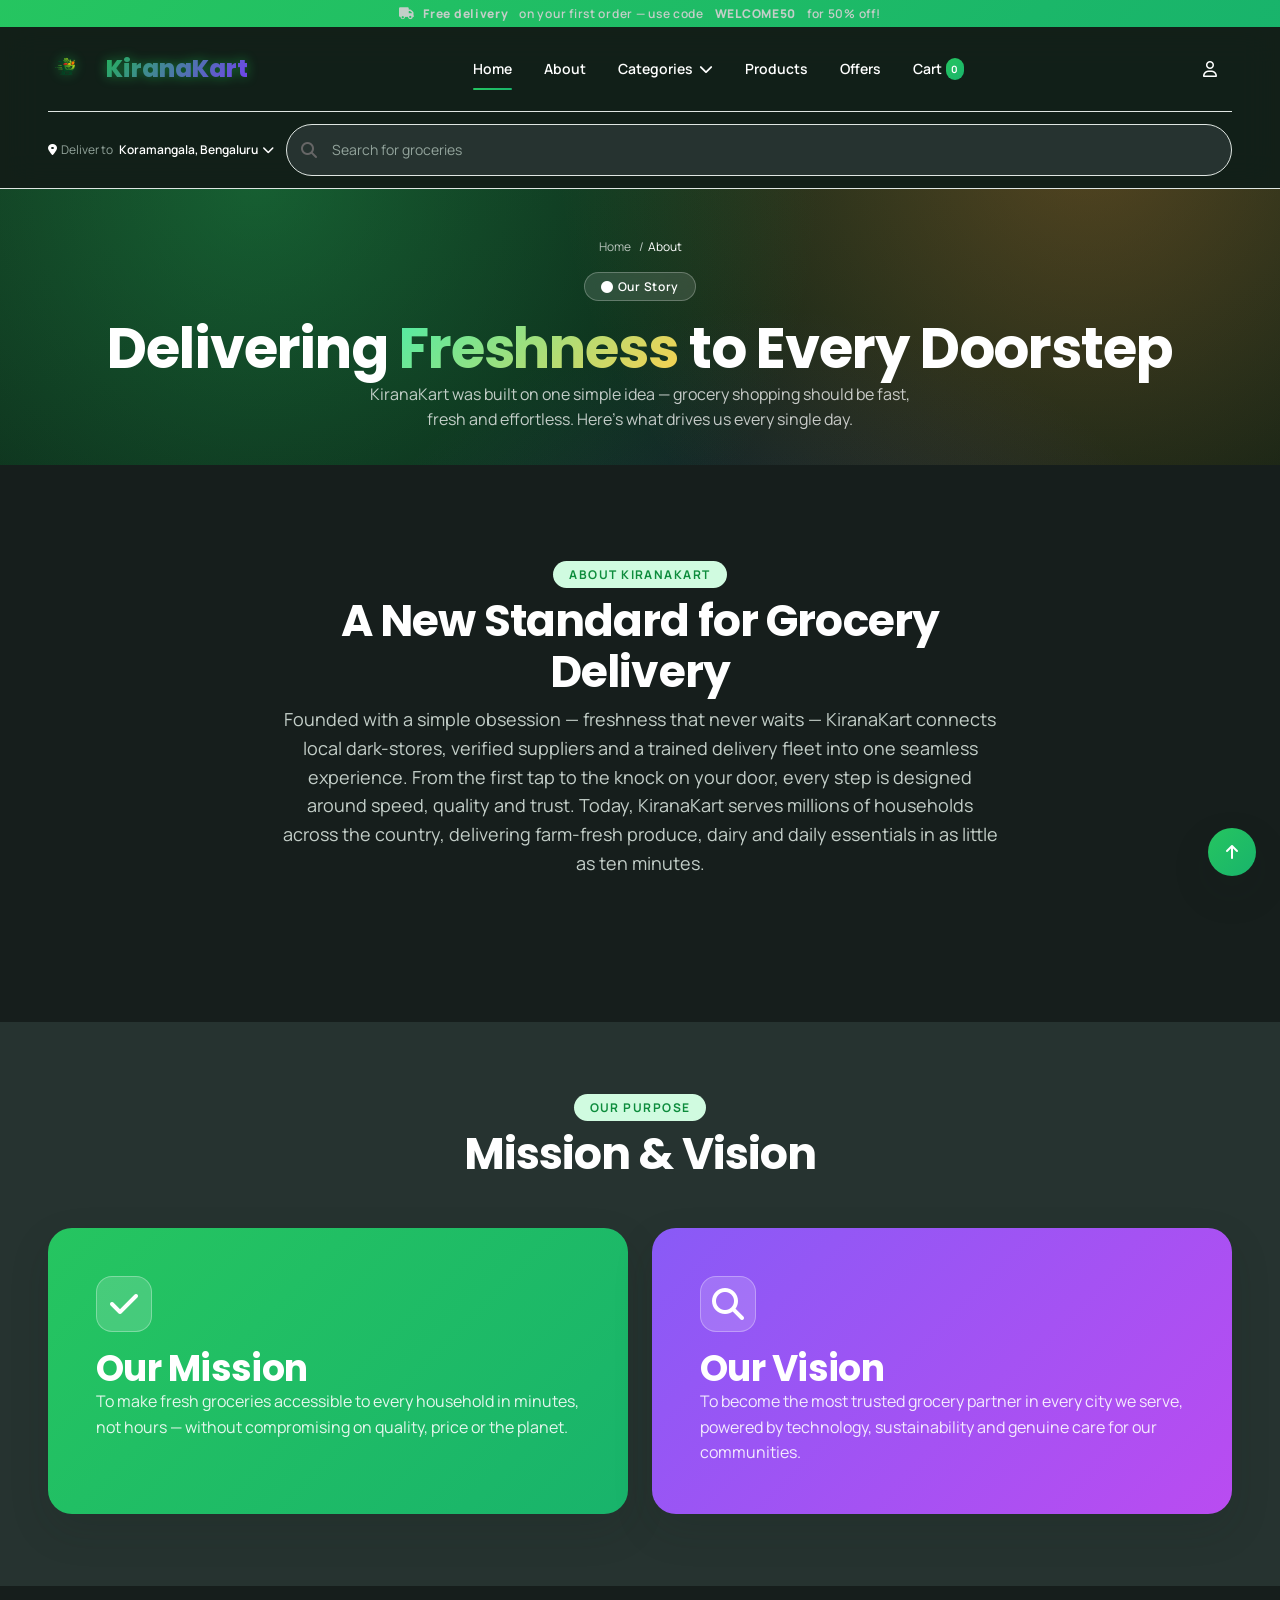
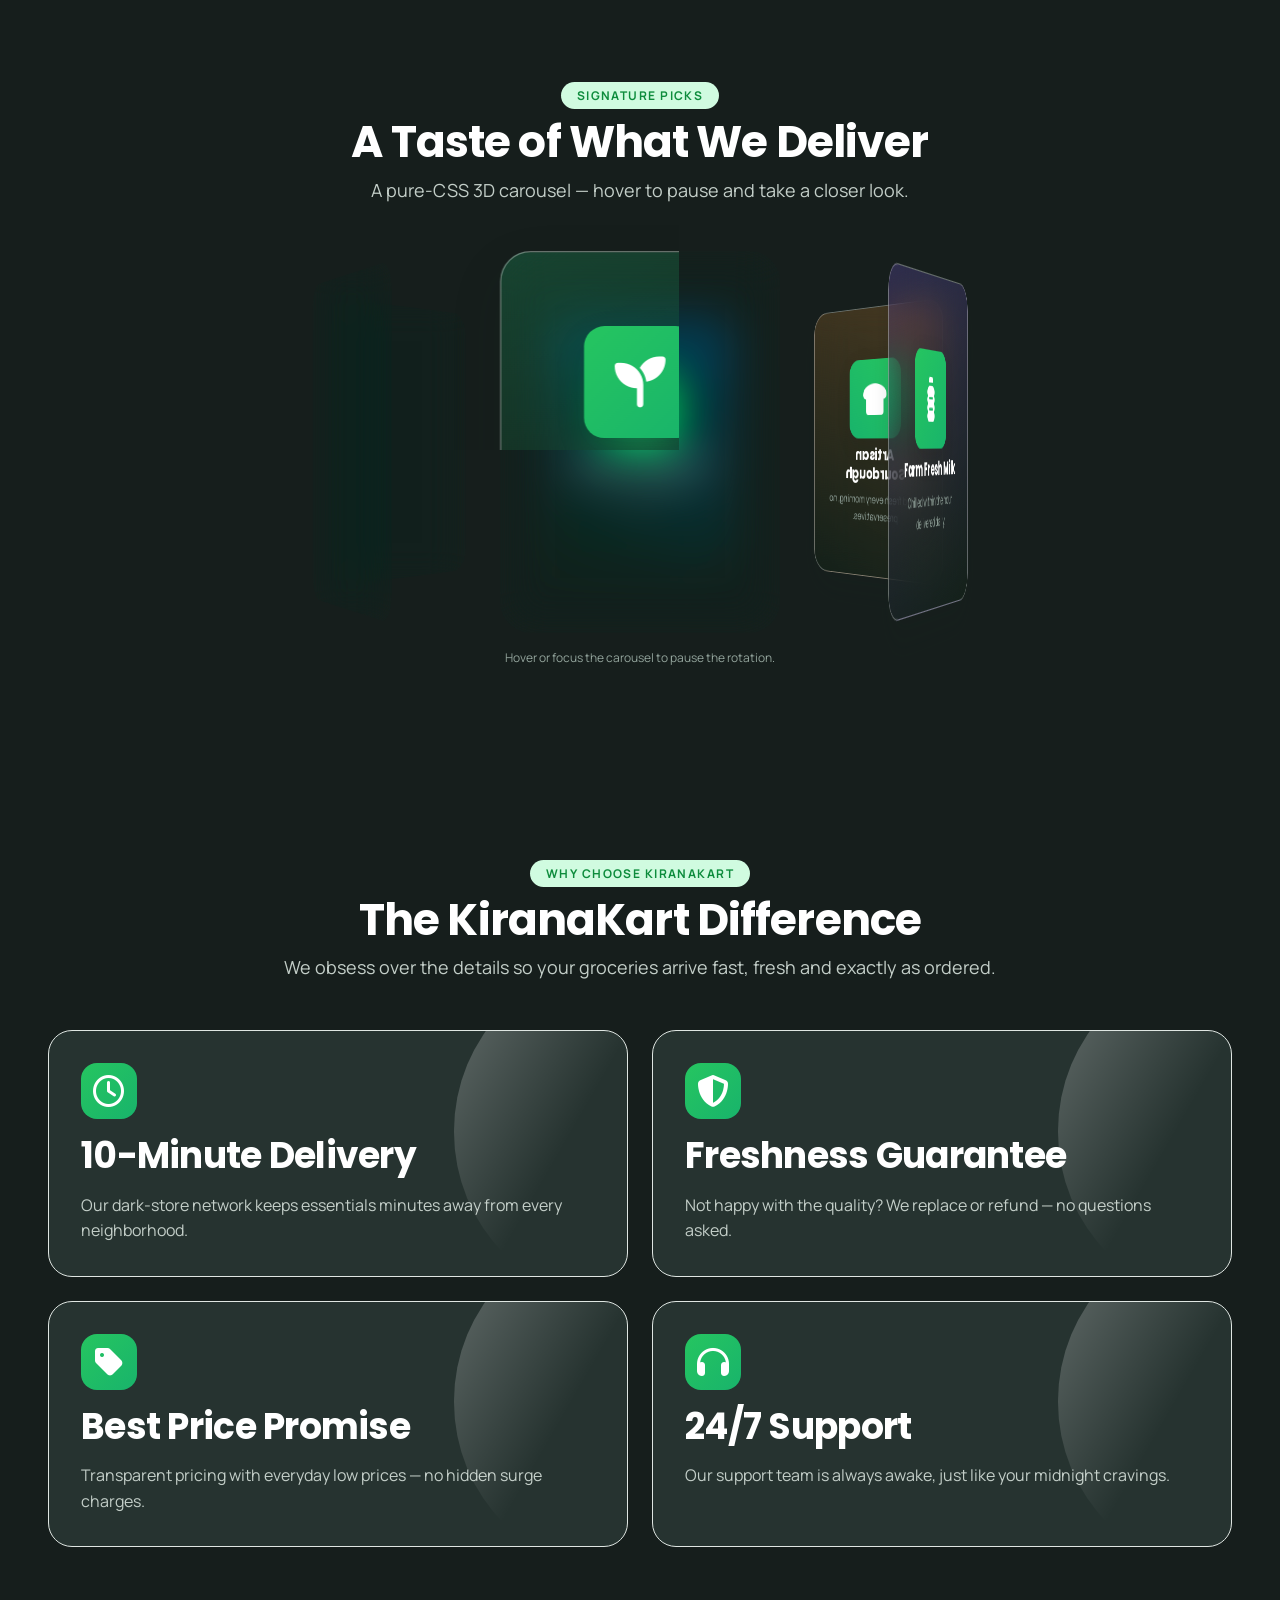
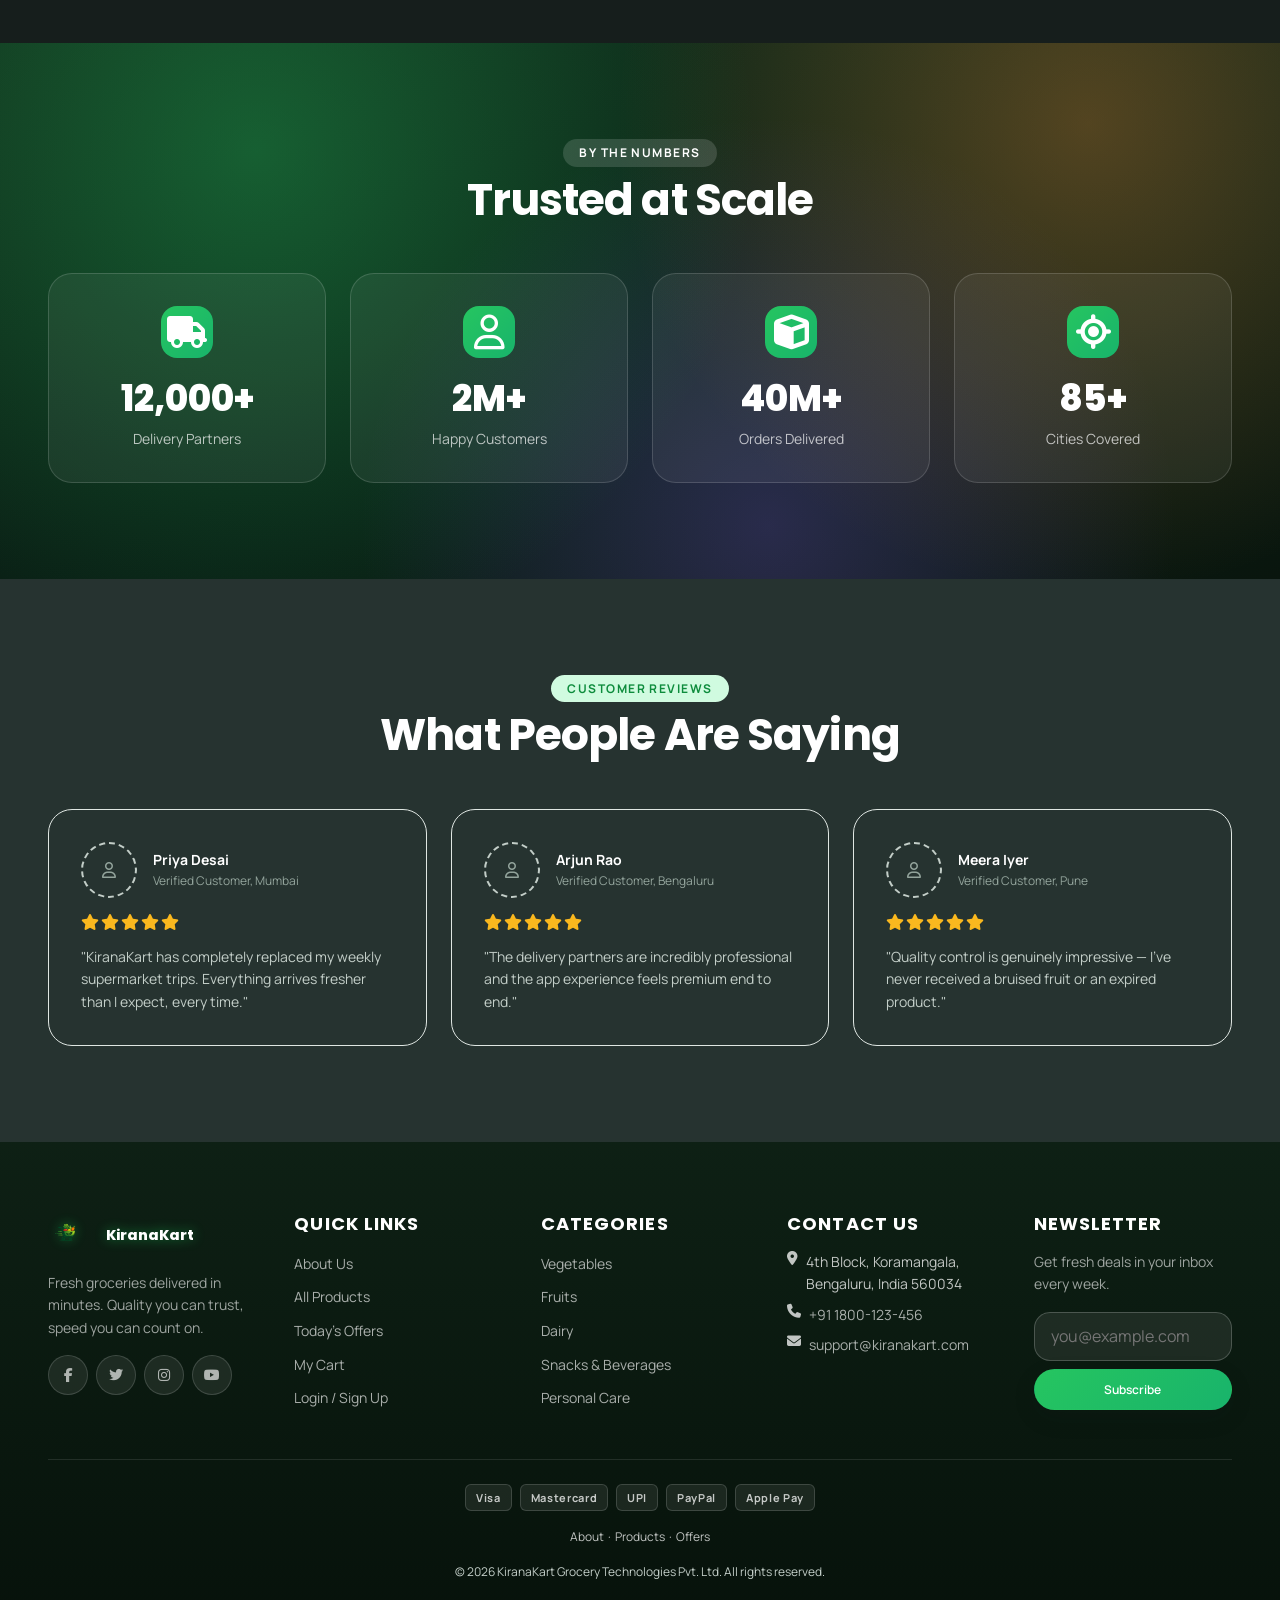
==== commit 0ceef7f9: "UPDATE" ====
--- a/about.html
+++ b/about.html
@@ -17,7 +17,7 @@
       <link rel="preconnect" href="https://fonts.gstatic.com" crossorigin />
       <link href="https://fonts.googleapis.com/css2?family=Manrope:wght@400;500;600;700;800&family=Poppins:wght@600;700;800&display=swap"
             rel="stylesheet" />
-
+      <link rel="stylesheet" href="https://cdnjs.cloudflare.com/ajax/libs/font-awesome/6.4.0/css/all.min.css" />
       <link rel="stylesheet" href="./css/style.css" />
 </head>
 
@@ -39,27 +39,26 @@
             </p>
       </div>
 
-      <!-- ================= HEADER / STICKY NAVIGATION ================= -->
       <div class="header">
             <input type="checkbox" id="mobile-menu-btn" class="menu-toggle" />
-
             <div class="container navbar">
                   <a href="index.html" class="logo">
-                        <span class="logo-icon" style="margin-right: 8px; display: flex; align-items: center"><img
-                                    src="images/logo.png" width="36" height="36"
-                                    style="border-radius: 50%; object-fit: cover" alt="Logo" /></span>
+                        <span class="logo-icon" style="margin-right: 8px; display: flex; align-items: center">
+                              <img src="images/logo.png" width="36" height="36"
+                                    style="border-radius: 50%; object-fit: cover" alt="Logo" />
+                        </span>
                         <span class="logo-name">KiranaKart</span>
                   </a>
 
+                  <!-- Desktop nav -->
                   <div class="menu">
-                        <a href="index.html" class="menu-link">Home</a>
-
-                        <a href="about.html" class="menu-link is-active">About</a>
-
+                        <a href="index.html" class="menu-link is-active">Home</a>
+                        <a href="about.html" class="menu-link">About</a>
                         <div class="mega-menu">
                               <a href="products.html" class="menu-link">
                                     Categories
-                                    <i class="fa-solid fa-chevron-down "></i>
+                                    <i class="fa-solid fa-chevron-down"
+                                          style="display: flex; align-items: center; margin-left: 6px;"></i>
                               </a>
                               <div class="dropdown">
                                     <div class="dropdown-col">
@@ -70,46 +69,31 @@
                                                 <li><a href="products.html#groceries">Groceries</a></li>
                                           </ul>
                                     </div>
-
                                     <div class="dropdown-col">
                                           <h6>Dairy &amp; Bakery</h6>
-
                                           <ul>
                                                 <li><a href="products.html#dairy">Dairy</a></li>
-
                                                 <li><a href="products.html#bakery">Bakery</a></li>
-
                                                 <li><a href="products.html#frozen-foods">Frozen Foods</a></li>
                                           </ul>
                                     </div>
                                     <div class="dropdown-col">
                                           <h6>Snacks &amp; More</h6>
-
                                           <ul>
                                                 <li><a href="products.html#snacks">Snacks</a></li>
-
                                                 <li><a href="products.html#beverages">Beverages</a></li>
-
-                                                <li>
-                                                      <a href="products.html#personal-care">Personal Care</a>
-                                                </li>
+                                                <li><a href="products.html#personal-care">Personal Care</a></li>
                                                 <li><a href="products.html#household">Household</a></li>
                                           </ul>
                                     </div>
                               </div>
                         </div>
-
                         <a href="products.html" class="menu-link">Products</a>
                         <a href="offer.html" class="menu-link">Offers</a>
-
                         <a href="cart.html" class="menu-link">
                               Cart
-                              <span class="badge badge-gradient" style="
-                padding: 0.1em 0.55em;
-                font-size: 10px;
-                margin-left: 4px;
-                vertical-align: 2px;
-              ">
+                              <span class="badge badge-gradient"
+                                    style="padding: 0.1em 0.55em; font-size: 10px; margin-left: 4px; vertical-align: 2px;">
                                     <span data-cart-count>0</span>
                               </span>
                         </a>
@@ -118,134 +102,54 @@
                   <div class="header-buttons">
                         <div class="user-menu" style="z-index: 999;">
                               <button type="button" class="header-icon">
-                                    <i class="fa-regular fa-user "></i>
+                                    <i class="fa-regular fa-user"></i>
                               </button>
-
                               <div class="user-dropdown" data-account-panel>
-                                    <a href="login.html">
-                                          <i class="fa-regular fa-user "></i>
-                                          Login
-                                    </a>
-                                    <a href="signup.html">
-                                          <i class="fa-regular fa-user "></i>
-                                          Sign Up
-                                    </a>
+                                    <a href="login.html"><i class="fa-regular fa-user"></i> Login</a>
+                                    <a href="signup.html"><i class="fa-regular fa-user"></i> Sign Up</a>
                               </div>
                         </div>
                   </div>
 
                   <label for="mobile-menu-btn" class="mobile-menu-btn">
                         <i class="fa-solid fa-bars icon-menu"></i>
-
                         <i class="fa-solid fa-xmark icon-close"></i>
                   </label>
             </div>
 
+            <!-- Utility bar -->
             <div class="container utility-bar">
                   <button type="button" class="location">
-                        <i class="fa-solid fa-location-dot "></i>
-
+                        <i class="fa-solid fa-location-dot"></i>
                         <span class="location-label">Deliver to</span>
                         <span>Koramangala, Bengaluru</span>
-                        <i class="fa-solid fa-chevron-down "></i>
+                        <i class="fa-solid fa-chevron-down"></i>
                   </button>
-
                   <form class="search" action="products.html" method="get">
-                        <i class="fa-solid fa-magnifying-glass "></i>
+                        <i class="fa-solid fa-magnifying-glass"
+                              style="position:absolute; left:15px; top:50%; transform:translateY(-50%); color:#666;"></i>
                         <label for="site-search" class="sr-only">Search for groceries</label>
-                        <input type="search" id="site-search" name="q"
-                              placeholder="Search for fruits, milk, bread..." />
-                        <button type="submit" class="search-btn">Search</button>
+                        <input type="search" id="site-search" name="search" style="padding-left:45px;"
+                              placeholder="Search for groceries">
                   </form>
             </div>
 
+            <!-- Mobile nav panel -->
             <div class="mobile-menu container">
-                  <a href="index.html" class="menu-link">Home</a>
-                  <a href="about.html" class="menu-link is-active">About</a>
-                  <a href="products.html#vegetables" class="menu-link" style="
-            padding-left: var(--space-sm);
-            font-size: var(--fs-sm);
-            color: var(--text-muted);
-          ">
-                        Vegetables
-                  </a>
-                  <a href="products.html#fruits" class="menu-link" style="
-            padding-left: var(--space-sm);
-            font-size: var(--fs-sm);
-            color: var(--text-muted);
-          ">
-                        Fruits
-                  </a>
-                  <a href="products.html#groceries" class="menu-link" style="
-            padding-left: var(--space-sm);
-            font-size: var(--fs-sm);
-            color: var(--text-muted);
-          ">
-                        Groceries
-                  </a>
-                  <a href="products.html#dairy" class="menu-link" style="
-            padding-left: var(--space-sm);
-            font-size: var(--fs-sm);
-            color: var(--text-muted);
-          ">
-                        Dairy
-                  </a>
-
-                  <a href="products.html#bakery" class="menu-link" style="
-            padding-left: var(--space-sm);
-            font-size: var(--fs-sm);
-            color: var(--text-muted);
-          ">
-                        Bakery
-                  </a>
-
-                  <a href="products.html#snacks" class="menu-link" style="
-            padding-left: var(--space-sm);
-            font-size: var(--fs-sm);
-            color: var(--text-muted);
-          ">
-                        Snacks
-                  </a>
-                  <a href="products.html#beverages" class="menu-link" style="
-            padding-left: var(--space-sm);
-            font-size: var(--fs-sm);
-            color: var(--text-muted);
-          ">
-                        Beverages
-                  </a>
-                  <a href="products.html#frozen-foods" class="menu-link" style="
-            padding-left: var(--space-sm);
-            font-size: var(--fs-sm);
-            color: var(--text-muted);
-          ">
-                        Frozen Foods
-                  </a>
-                  <a href="products.html#personal-care" class="menu-link" style="
-            padding-left: var(--space-sm);
-            font-size: var(--fs-sm);
-            color: var(--text-muted);
-          ">
-                        Personal Care
-                  </a>
-
-                  <a href="products.html#household" class="menu-link" style="
-            padding-left: var(--space-sm);
-            font-size: var(--fs-sm);
-            color: var(--text-muted);
-          ">
-                        Household
-                  </a>
+                  <a href="index.html" class="menu-link is-active">Home</a>
+                  <a href="about.html" class="menu-link">About</a>
+                  <a href="products.html#vegetables" class="menu-link"
+                        style="padding-left: var(--space-sm); font-size: var(--fs-sm); color: var(--text-muted);">Vegetables</a>
+                  <a href="products.html#fruits" class="menu-link"
+                        style="padding-left: var(--space-sm); font-size: var(--fs-sm); color: var(--text-muted);">Fruits</a>
+                  <a href="products.html#groceries" class="menu-link"
+                        style="padding-left: var(--space-sm); font-size: var(--fs-sm); color: var(--text-muted);">Groceries</a>
                   <a href="products.html" class="menu-link">Products</a>
                   <a href="offer.html" class="menu-link">Offers</a>
-
                   <a href="cart.html" class="menu-link">
                         Cart
-                        <span class="badge badge-gradient" style="
-              padding: 0.1em 0.55em;
-              font-size: 10px;
-              margin-left: 4px;
-              vertical-align: 2px;
-            ">
+                        <span class="badge badge-gradient"
+                              style="padding: 0.1em 0.55em; font-size: 10px; margin-left: 4px; vertical-align: 2px;">
                               <span data-cart-count>0</span>
                         </span>
                   </a>
@@ -351,7 +255,7 @@
                         <div class="mission-vision">
                               <div class="mission-box mission-box-mission">
                                     <span class="box-icon">
-                                          <i class="fa-solid fa-check "></i>
+                                          <i class="fa-solid fa-check "  style="font-size: 32px;"></i>
                                     </span>
 
                                     <h3 style="color: var(--color-white)">Our Mission</h3>
@@ -363,7 +267,7 @@
                               </div>
                               <div class="mission-box mission-box-vision">
                                     <span class="box-icon">
-                                          <i class="fa-solid fa-magnifying-glass "></i>
+                                          <i class="fa-solid fa-magnifying-glass " style="font-size: 32px;"></i>
                                     </span>
 
                                     <h3 style="color: var(--color-white)">Our Vision</h3>
@@ -377,113 +281,61 @@
                   </div>
             </div>
             <!-- ================= SIGNATURE PICKS (3D CAROUSEL) ================= -->
-            <div class="section" id="signature-picks">
+            <section class="section" id="signature-picks" aria-labelledby="signature-picks-title">
                   <div class="container">
                         <div class="section-head">
                               <span class="eyebrow">Signature Picks</span>
                               <h2 id="signature-picks-title">A Taste of What We Deliver</h2>
-                              <p>
-                                    A premium 3D carousel &mdash; hover to pause, click to explore.
-                              </p>
-                        </div>
-
-                        <div class="slider" tabindex="0">
-                              <div class="slider-stage">
-                                    <!-- Card 1 -->
-                                    <div class="slider-card">
-                                          <div class="card-glow"></div>
-                                          <div class="card-content">
-                                                <div class="card-img-wrapper">
-                                                      <i class="fa-solid fa-circle "></i>
-                                                </div>
-                                                <h3 class="card-title">Fresh Vegetables</h3>
-                                                <p class="card-desc">Locally sourced, farm-fresh organic vegetables. We ensure peak ripeness and daily deliveries straight to your door.</p>
-                                          </div>
-                                    </div>
-                                    <!-- Card 2 -->
-                                    <div class="slider-card">
-                                          <div class="card-glow"></div>
-                                          <div class="card-content">
-                                                <div class="card-img-wrapper">
-                                                      <i class="fa-solid fa-circle "></i>
-                                                </div>
-                                                <h3 class="card-title">Dairy & Eggs</h3>
-                                                <p class="card-desc">Enjoy fresh milk, artisan cheeses, and farm-raised eggs. Delivered in temperature-controlled packaging to preserve freshness.</p>
-                                          </div>
-                                    </div>
-                                    <!-- Card 3 -->
-                                    <div class="slider-card">
-                                          <div class="card-glow"></div>
-                                          <div class="card-content">
-                                                <div class="card-img-wrapper">
-                                                      <i class="fa-solid fa-circle "></i>
-                                                </div>
-                                                <h3 class="card-title">Bakery Items</h3>
-                                                <p class="card-desc">Indulge in our freshly baked sourdough, sweet pastries, and artisan breads. Crafted daily by expert bakers for your family.</p>
-                                          </div>
-                                    </div>
-                                    <!-- Card 4 -->
-                                    <div class="slider-card">
-                                          <div class="card-glow"></div>
-                                          <div class="card-content">
-                                                <div class="card-img-wrapper">
-                                                      <i class="fa-solid fa-circle "></i>
-                                                </div>
-                                                <h3 class="card-title">Beverages</h3>
-                                                <p class="card-desc">Stay refreshed with our cold-pressed juices, organic kombucha, and sparkling mineral water. Perfect healthy thirst-quenchers.</p>
-                                          </div>
-                                    </div>
-                                    <!-- Card 5 -->
-                                    <div class="slider-card">
-                                          <div class="card-glow"></div>
-                                          <div class="card-content">
-                                                <div class="card-img-wrapper">
-                                                      <i class="fa-solid fa-circle "></i>
-                                                </div>
-                                                <h3 class="card-title">Fresh Fruits</h3>
-                                                <p class="card-desc">Discover hand-picked seasonal fruits from local orchards. Always sweet, naturally ripened, and perfectly ready to eat.</p>
-                                          </div>
-                                    </div>
-                                    <!-- Card 6 -->
-                                    <div class="slider-card">
-                                          <div class="card-glow"></div>
-                                          <div class="card-content">
-                                                <div class="card-img-wrapper">
-                                                      <i class="fa-solid fa-circle "></i>
-                                                </div>
-                                                <h3 class="card-title">Personal Care</h3>
-                                                <p class="card-desc">Upgrade your routine with our premium personal care essentials. Featuring organic soaps and gentle, nourishing skincare products.</p>
-                                          </div>
-                                    </div>
-                                    <!-- Card 7 -->
-                                    <div class="slider-card">
-                                          <div class="card-glow"></div>
-                                          <div class="card-content">
-                                                <div class="card-img-wrapper">
-                                                      <i class="fa-solid fa-circle "></i>
-                                                </div>
-                                                <h3 class="card-title">Snacks</h3>
-                                                <p class="card-desc">Satisfy your cravings with our selection of gourmet chips, roasted nuts, and delicious treats. Perfect for any time of the day.</p>
-                                          </div>
-                                    </div>
-                                    <!-- Card 8 -->
-                                    <div class="slider-card">
-                                          <div class="card-glow"></div>
-                                          <div class="card-content">
-                                                <div class="card-img-wrapper">
-                                                      <i class="fa-solid fa-circle "></i>
-                                                </div>
-                                                <h3 class="card-title">Meat & Seafood</h3>
-                                                <p class="card-desc">Premium quality cuts and fresh daily catch. Responsibly sourced and always packed with the highest standards of hygiene.</p>
-                                          </div>
-                                    </div>
-                              </div>
-                        </div>
-                        <p class="slider-hint">
-                              A 3D CSS animated carousel &mdash; hover or tap to pause.
-                        </p>
-                  </div>
-            </div>
+                              <p>A pure-CSS 3D carousel &mdash; hover to pause and take a closer look.</p>
+                        </div>
+
+                        <div class="carousel-3d" tabindex="0"
+                              aria-label="Rotating showcase of AEGON signature products">
+                              <div class="carousel-3d__stage">
+
+                                    <article class="carousel-3d__card">
+                                          <span class="carousel-3d__media"><i class="fa-solid fa-seedling" style="font-size: 40px;"></i></span>
+                                          <h3 class="carousel-3d__name">Organic Avocados</h3>
+                                          <p class="carousel-3d__desc">Hand-picked, buttery-soft, ready to eat.</p>
+                                    </article>
+
+                                    <article class="carousel-3d__card">
+                                          <span class="carousel-3d__media"><i
+                                                      class="fa-solid fa-bottle-water" style="font-size: 40px;"></i></span>
+                                          <h3 class="carousel-3d__name">Farm Fresh Milk</h3>
+                                          <p class="carousel-3d__desc">Chilled within the hour, delivered daily.</p>
+                                    </article>
+
+                                    <article class="carousel-3d__card">
+                                          <span class="carousel-3d__media"><i
+                                                      class="fa-solid fa-bread-slice" style="font-size: 40px;"></i></span>
+                                          <h3 class="carousel-3d__name">Artisan Sourdough</h3>
+                                          <p class="carousel-3d__desc">Baked fresh every morning, no preservatives.</p>
+                                    </article>
+
+                                    <article class="carousel-3d__card">
+                                          <span class="carousel-3d__media"><i class="fa-solid fa-mug-hot" style="font-size: 40px;"></i></span>
+                                          <h3 class="carousel-3d__name">Cold Brew Coffee</h3>
+                                          <p class="carousel-3d__desc">Slow-steeped for 18 hours, bottled cold.</p>
+                                    </article>
+
+                                    <article class="carousel-3d__card">
+                                          <span class="carousel-3d__media"><i class="fa-solid fa-jar" style="font-size: 40px;"></i></span>
+                                          <h3 class="carousel-3d__name">Golden Raw Honey</h3>
+                                          <p class="carousel-3d__desc">Single-origin, unfiltered, naturally sweet.</p>
+                                    </article>
+
+                                    <article class="carousel-3d__card">
+                                          <span class="carousel-3d__media"><i class="fa-solid fa-bowl-food" style="font-size: 40px;"></i></span>
+                                          <h3 class="carousel-3d__name">Alpine Yogurt</h3>
+                                          <p class="carousel-3d__desc">Creamy, probiotic-rich, thick-set daily.</p>
+                                    </article>
+
+                              </div>
+                        </div>
+                        <p class="carousel-3d__hint">Hover or focus the carousel to pause the rotation.</p>
+                  </div>
+            </section>
 
             <!-- ================= WHY CHOOSE US ================= -->
 
@@ -502,7 +354,7 @@
                         <div class="feature-grid">
                               <div class="feature-box anim-fade-up">
                                     <span class="feature-icon">
-                                          <i class="fa-regular fa-clock "></i>
+                                          <i class="fa-regular fa-clock " style="font-size: 32px;"></i>
                                     </span>
                                     <h3>10-Minute Delivery</h3>
 
@@ -513,7 +365,7 @@
                               </div>
                               <div class="feature-box anim-fade-up anim-delay-1">
                                     <span class="feature-icon">
-                                          <i class="fa-solid fa-circle "></i>
+                                          <i class="fa-solid fa-shield-halved" style="font-size: 32px;"></i>
                                     </span>
                                     <h3>Freshness Guarantee</h3>
 
@@ -525,7 +377,7 @@
 
                               <div class="feature-box anim-fade-up anim-delay-2">
                                     <span class="feature-icon">
-                                          <i class="fa-solid fa-circle "></i>
+                                          <i class="fa-solid fa-tag" style="font-size: 32px;"></i>
                                     </span>
                                     <h3>Best Price Promise</h3>
 
@@ -536,7 +388,7 @@
                               </div>
                               <div class="feature-box anim-fade-up anim-delay-3">
                                     <span class="feature-icon">
-                                          <i class="fa-solid fa-circle "></i>
+                                          <i class="fa-solid fa-headphones" style="font-size: 32px;"></i>
                                     </span>
 
                                     <h3>24/7 Support</h3>
@@ -570,7 +422,7 @@
                 border-color: hsla(0, 0%, 100%, 0.15);
               ">
                                     <span class="stat-icon">
-                                          <i class="fa-solid fa-truck "></i>
+                                          <i class="fa-solid fa-truck " style="font-size: 32px;"></i>
                                     </span>
 
                                     <div class="stat-number" style="color: var(--color-white)">
@@ -585,7 +437,7 @@
                 border-color: hsla(0, 0%, 100%, 0.15);
               ">
                                     <span class="stat-icon">
-                                          <i class="fa-regular fa-user "></i>
+                                          <i class="fa-regular fa-user" style="font-size: 35px;"></i>
                                     </span>
                                     <div class="stat-number" style="color: var(--color-white)">
                                           2M+
@@ -599,7 +451,7 @@
                 border-color: hsla(0, 0%, 100%, 0.15);
               ">
                                     <span class="stat-icon">
-                                          <i class="fa-solid fa-circle "></i>
+                                          <i class="fa-solid fa-cube" style="font-size: 35px;"></i>
                                     </span>
 
                                     <div class="stat-number" style="color: var(--color-white)">
@@ -614,7 +466,7 @@
                 border-color: hsla(0, 0%, 100%, 0.15);
               ">
                                     <span class="stat-icon">
-                                          <i class="fa-solid fa-location-dot "></i>
+                                          <i class="fa-solid fa-location" style="font-size: 35px;"></i>
                                     </span>
                                     <div class="stat-number" style="color: var(--color-white)">
                                           85+
@@ -856,12 +708,9 @@
       </div>
 
       <a href="#top" class="back-to-top">
-            <i class="fa-solid fa-arrow-right "></i>
+            <i class="fa-solid fa-arrow-up "></i>
       </a>
 
-
-      
-      
 </body>
 
-</html>
+</html>
--- a/css/style.css
+++ b/css/style.css
@@ -4313,104 +4313,92 @@
 }
 
 /* ================= 3D CSS CAROUSEL ================= */
-.slider {
-  width: 100%;
+.carousel-3d {
+  position: relative;
   height: 380px;
-  perspective: 1200px;
-  display: flex;
+  display: flex;
+  align-items: center;
   justify-content: center;
-  align-items: center;
+  perspective: 1400px;
+}
+
+.carousel-3d__stage {
   position: relative;
-  margin-block: var(--space-xl);
-}
-
-.slider-stage {
-  width: 280px;
-  height: 320px;
-  position: relative;
+  width: 220px;
+  height: 300px;
   transform-style: preserve-3d;
-  animation: rotate3DCarousel 30s linear infinite;
-}
-
-.slider:hover .slider-stage,
-.slider:focus-within .slider-stage {
+  animation: carouselSpin 24s linear infinite;
+}
+
+.carousel-3d:hover .carousel-3d__stage,
+.carousel-3d:focus-within .carousel-3d__stage {
   animation-play-state: paused;
 }
 
-@keyframes rotate3DCarousel {
-  0% { transform: translateZ(-380px) rotateY(0deg); }
-  100% { transform: translateZ(-380px) rotateY(360deg); }
-}
-
-.slider-card {
+@keyframes carouselSpin {
+  from { transform: rotateY(0deg); }
+  to { transform: rotateY(360deg); }
+}
+
+.carousel-3d__card {
   position: absolute;
-  top: 0;
-  left: 0;
-  width: 100%;
-  height: 100%;
-  background: rgba(255, 255, 255, 0.05);
-  backdrop-filter: blur(12px);
-  -webkit-backdrop-filter: blur(12px);
-  border: 1px solid rgba(255, 255, 255, 0.1);
+  inset: 0;
+  display: flex;
+  justify-content: center;
+  flex-direction: column;
+  align-items: center;
+  text-align: center;
+  gap: var(--space-2xs);
+  padding: var(--space-md);
   border-radius: var(--radius-lg);
-  padding: var(--space-lg) var(--space-md);
-  display: flex;
-  flex-direction: column;
-  align-items: center;
-  text-align: center;
-  backface-visibility: visible;
-  opacity: 0.95;
-  transition: opacity var(--transition-base), box-shadow var(--transition-base);
-  box-shadow: 0 8px 32px rgba(0, 0, 0, 0.3);
-}
-
-.slider-card:hover {
-  opacity: 1;
-  box-shadow: 0 8px 32px rgba(var(--color-primary-rgb), 0.4);
-}
-
-.slider-card .card-content {
-  display: flex;
-  flex-direction: column;
-  align-items: center;
-  justify-content: center;
-  height: 100%;
-  width: 100%;
-}
-
-.slider-card .card-img-wrapper {
-  width: 120px;
-  height: 120px;
-  border-radius: 50%;
+  background: var(--bg-glass-strong);
+  border: 1px solid var(--border-glass);
+  backdrop-filter: blur(var(--glass-blur)) saturate(var(--glass-saturate));
+  box-shadow: var(--shadow-lg);
+  transition: box-shadow var(--transition-base) var(--ease-standard);
+}
+
+.carousel-3d__card:hover {
+  box-shadow: var(--shadow-glow-primary);
+}
+
+/* Each card placed evenly around a 3D ring: rotateY(step) + translateZ(radius) */
+.carousel-3d__card:nth-child(1) { transform: rotateY(0deg) translateZ(300px); background: linear-gradient(160deg, hsla(152,68%,46%,0.22), var(--bg-glass-strong)); }
+.carousel-3d__card:nth-child(2) { transform: rotateY(60deg) translateZ(300px); background: linear-gradient(160deg, hsla(258,90%,66%,0.22), var(--bg-glass-strong)); }
+.carousel-3d__card:nth-child(3) { transform: rotateY(120deg) translateZ(300px); background: linear-gradient(160deg, hsla(28,96%,58%,0.22), var(--bg-glass-strong)); }
+.carousel-3d__card:nth-child(4) { transform: rotateY(180deg) translateZ(300px); background: linear-gradient(160deg, hsla(206,90%,56%,0.22), var(--bg-glass-strong)); }
+.carousel-3d__card:nth-child(5) { transform: rotateY(240deg) translateZ(300px); background: linear-gradient(160deg, hsla(4,86%,58%,0.2), var(--bg-glass-strong)); }
+.carousel-3d__card:nth-child(6) { transform: rotateY(300deg) translateZ(300px); background: linear-gradient(160deg, hsla(42,96%,55%,0.22), var(--bg-glass-strong)); }
+
+.carousel-3d__media {
+  width: 88px;
+  height: 88px;
+  border-radius: var(--radius-md);
+  display: grid;
+  place-items: center;
   background: var(--gradient-primary);
-  display: flex;
-  justify-content: center;
-  align-items: center;
-  margin: 0 auto var(--space-md) auto;
-  box-shadow: 0 10px 20px rgba(var(--color-primary-rgb), 0.4);
-}
-
-.slider-card .card-img-wrapper .icon {
-  width: 65px;
-  height: 65px;
-  color: white;
-  display: block;
-}
-
-/* Position the 8 cards in a 3D circle */
-.slider-card:nth-child(1) { transform: rotateY(0deg) translateZ(380px); }
-.slider-card:nth-child(2) { transform: rotateY(45deg) translateZ(380px); }
-.slider-card:nth-child(3) { transform: rotateY(90deg) translateZ(380px); }
-.slider-card:nth-child(4) { transform: rotateY(135deg) translateZ(380px); }
-.slider-card:nth-child(5) { transform: rotateY(180deg) translateZ(380px); }
-.slider-card:nth-child(6) { transform: rotateY(225deg) translateZ(380px); }
-.slider-card:nth-child(7) { transform: rotateY(270deg) translateZ(380px); }
-.slider-card:nth-child(8) { transform: rotateY(315deg) translateZ(380px); }
-
-.slider-hint {
+  color: var(--color-white);
+  box-shadow: var(--shadow-md);
+}
+
+.carousel-3d__media svg { width: 40px; height: 40px; }
+
+.carousel-3d__name {
+  font-size: var(--fs-md);
+  font-weight: var(--fw-bold);
+  color: var(--text-primary);
+}
+
+.carousel-3d__desc {
+  font-size: var(--fs-xs);
+  color: var(--text-muted);
+}
+
+.carousel-3d__hint {
   text-align: center;
   font-size: var(--fs-xs);
   color: var(--text-muted);
-  margin-top: var(--space-md);
-}
-
+  margin-top: var(--space-sm);
+}
+
+
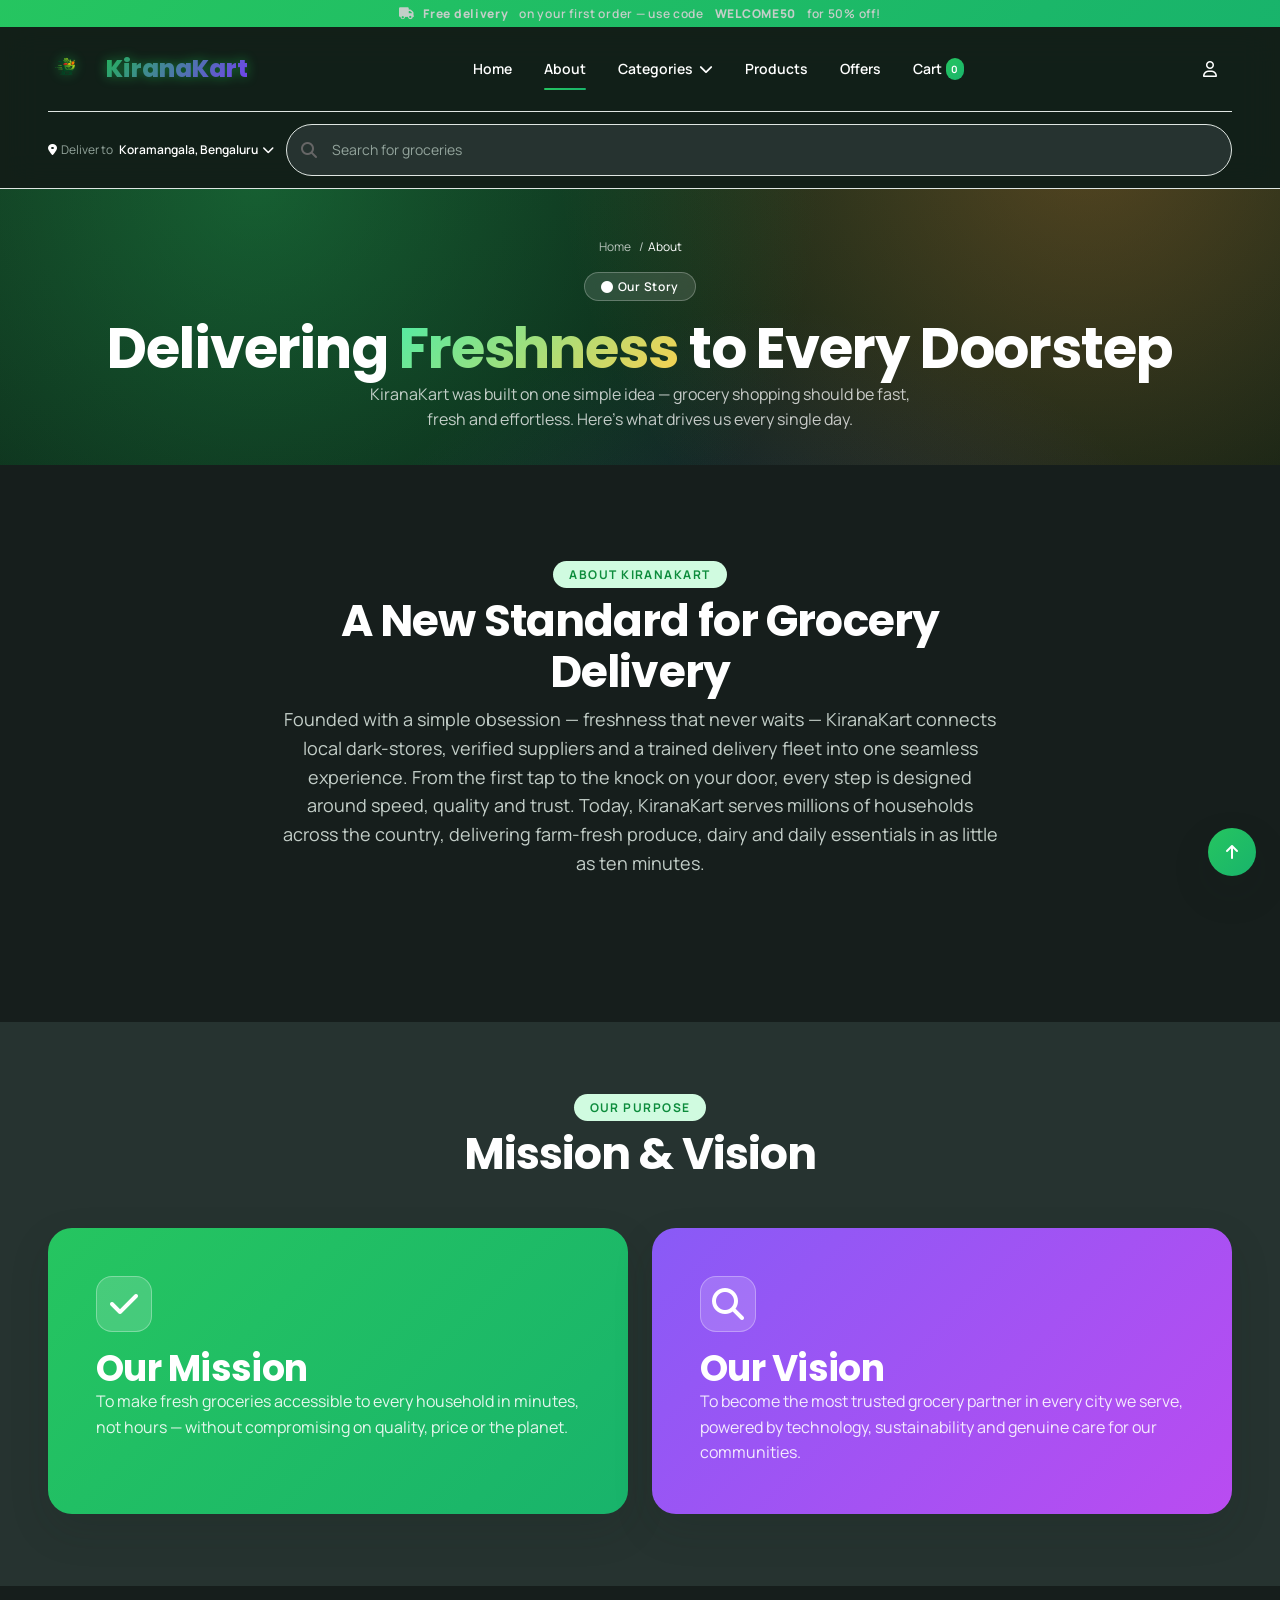
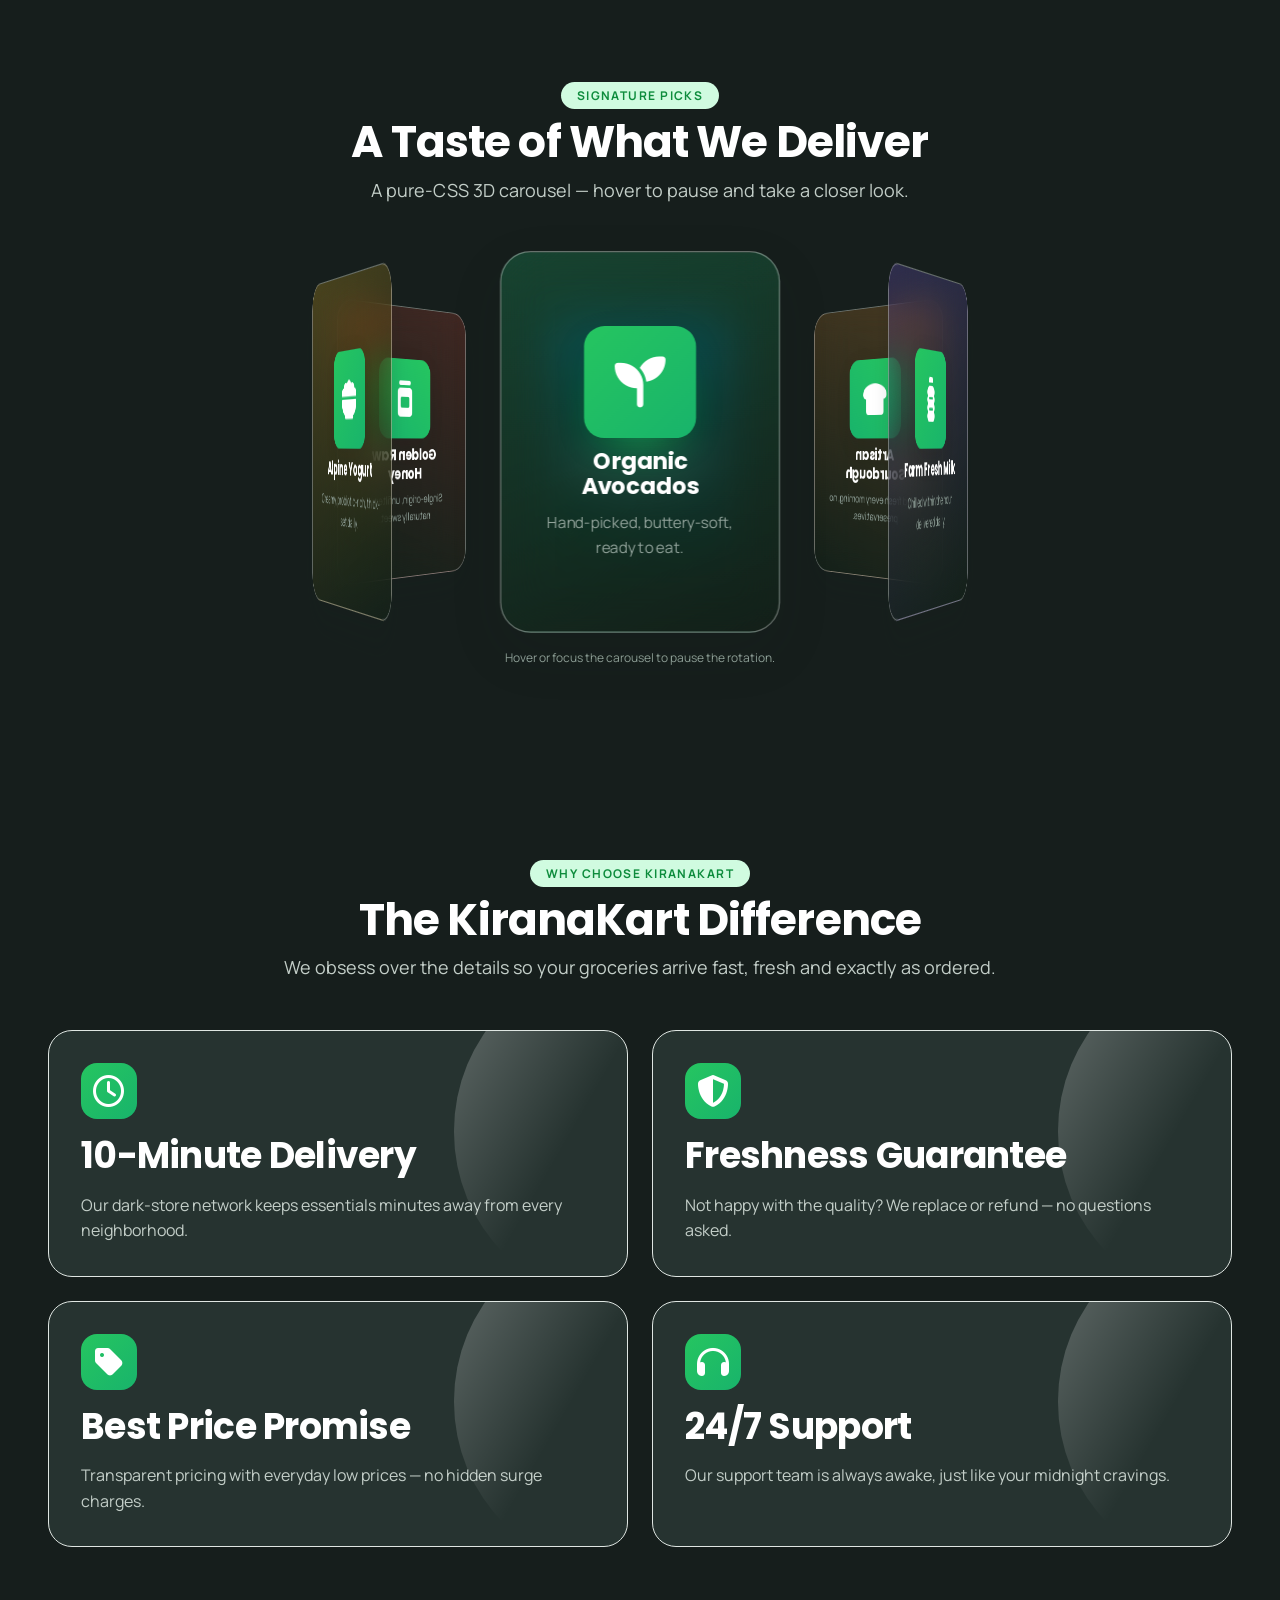
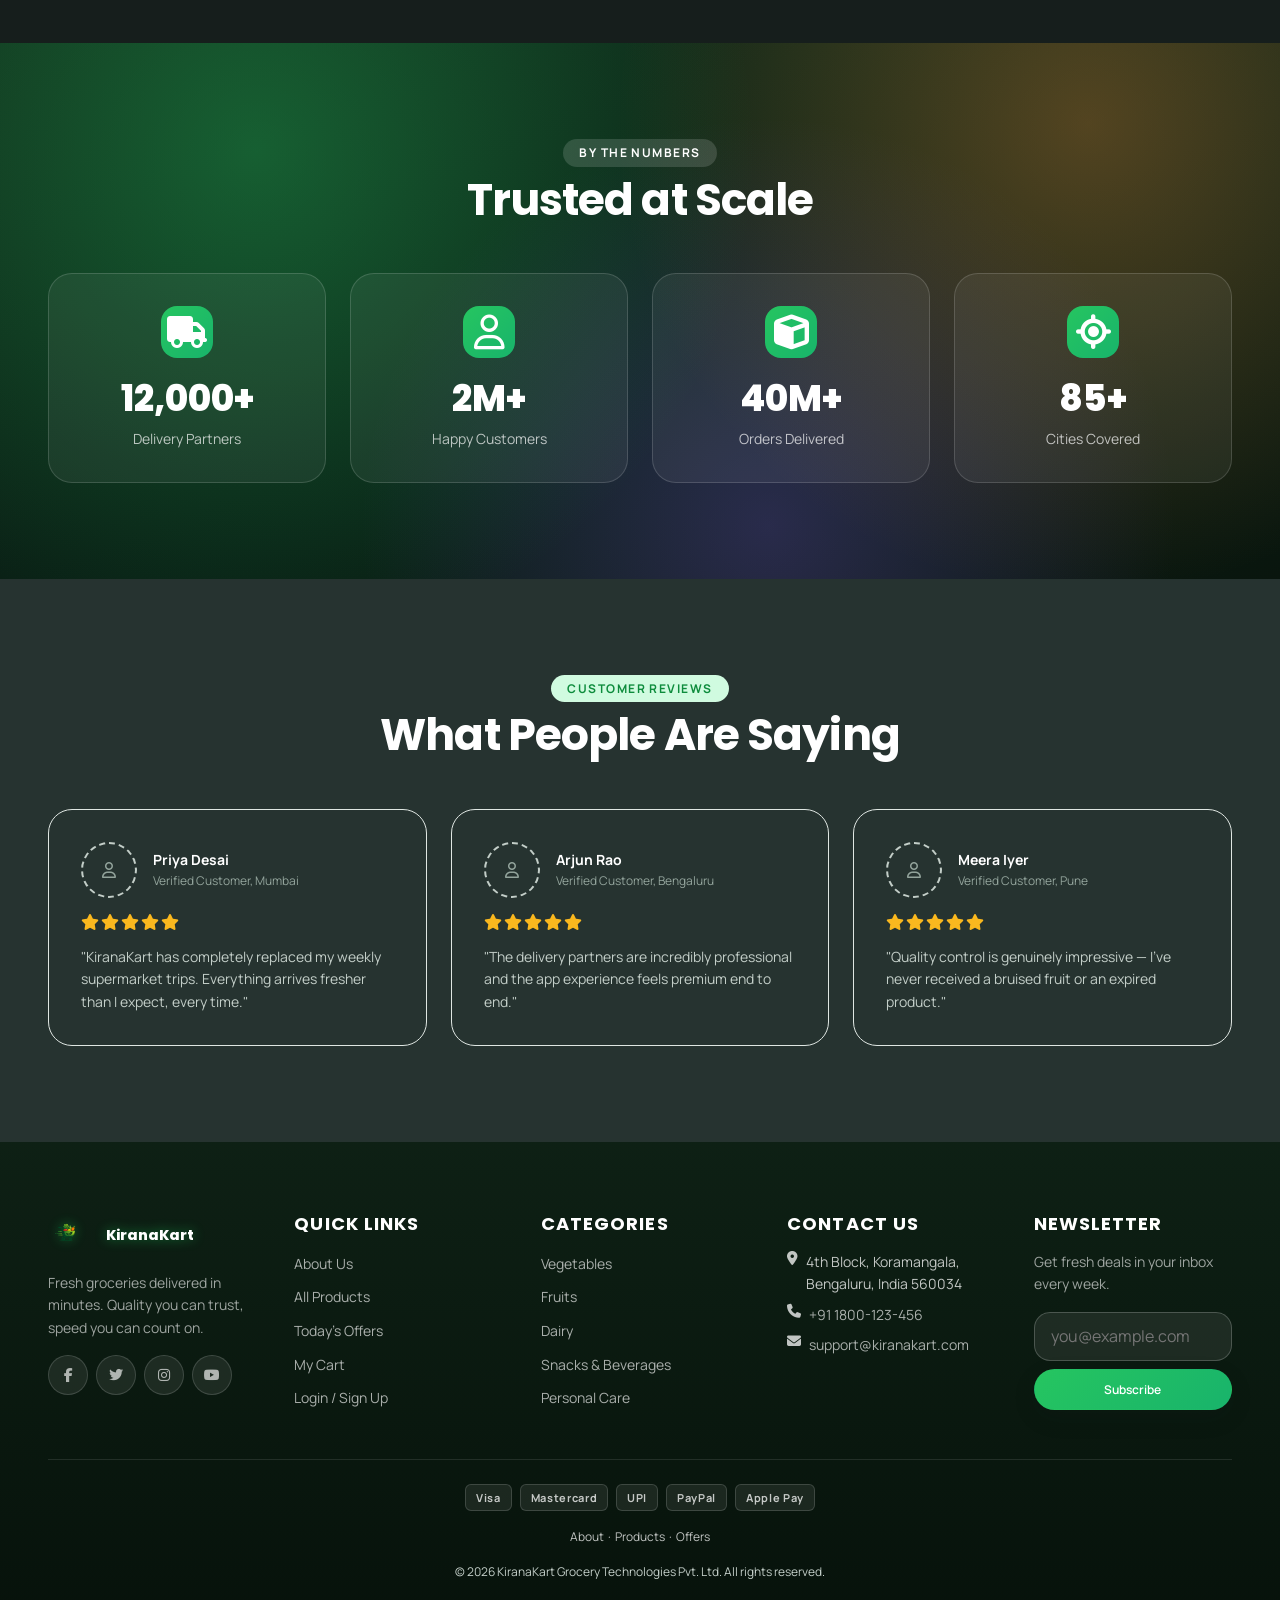
==== commit 74650c9b: "UPDATE" ====
--- a/about.html
+++ b/about.html
@@ -52,8 +52,8 @@
 
                   <!-- Desktop nav -->
                   <div class="menu">
-                        <a href="index.html" class="menu-link is-active">Home</a>
-                        <a href="about.html" class="menu-link">About</a>
+                        <a href="index.html" class="menu-link ">Home</a>
+                        <a href="about.html" class="menu-link is-active">About</a>
                         <div class="mega-menu">
                               <a href="products.html" class="menu-link">
                                     Categories
@@ -136,8 +136,8 @@
 
             <!-- Mobile nav panel -->
             <div class="mobile-menu container">
-                  <a href="index.html" class="menu-link is-active">Home</a>
-                  <a href="about.html" class="menu-link">About</a>
+                  <a href="index.html" class="menu-link">Home</a>
+                  <a href="about.html" class="menu-link is-active">About</a>
                   <a href="products.html#vegetables" class="menu-link"
                         style="padding-left: var(--space-sm); font-size: var(--fs-sm); color: var(--text-muted);">Vegetables</a>
                   <a href="products.html#fruits" class="menu-link"
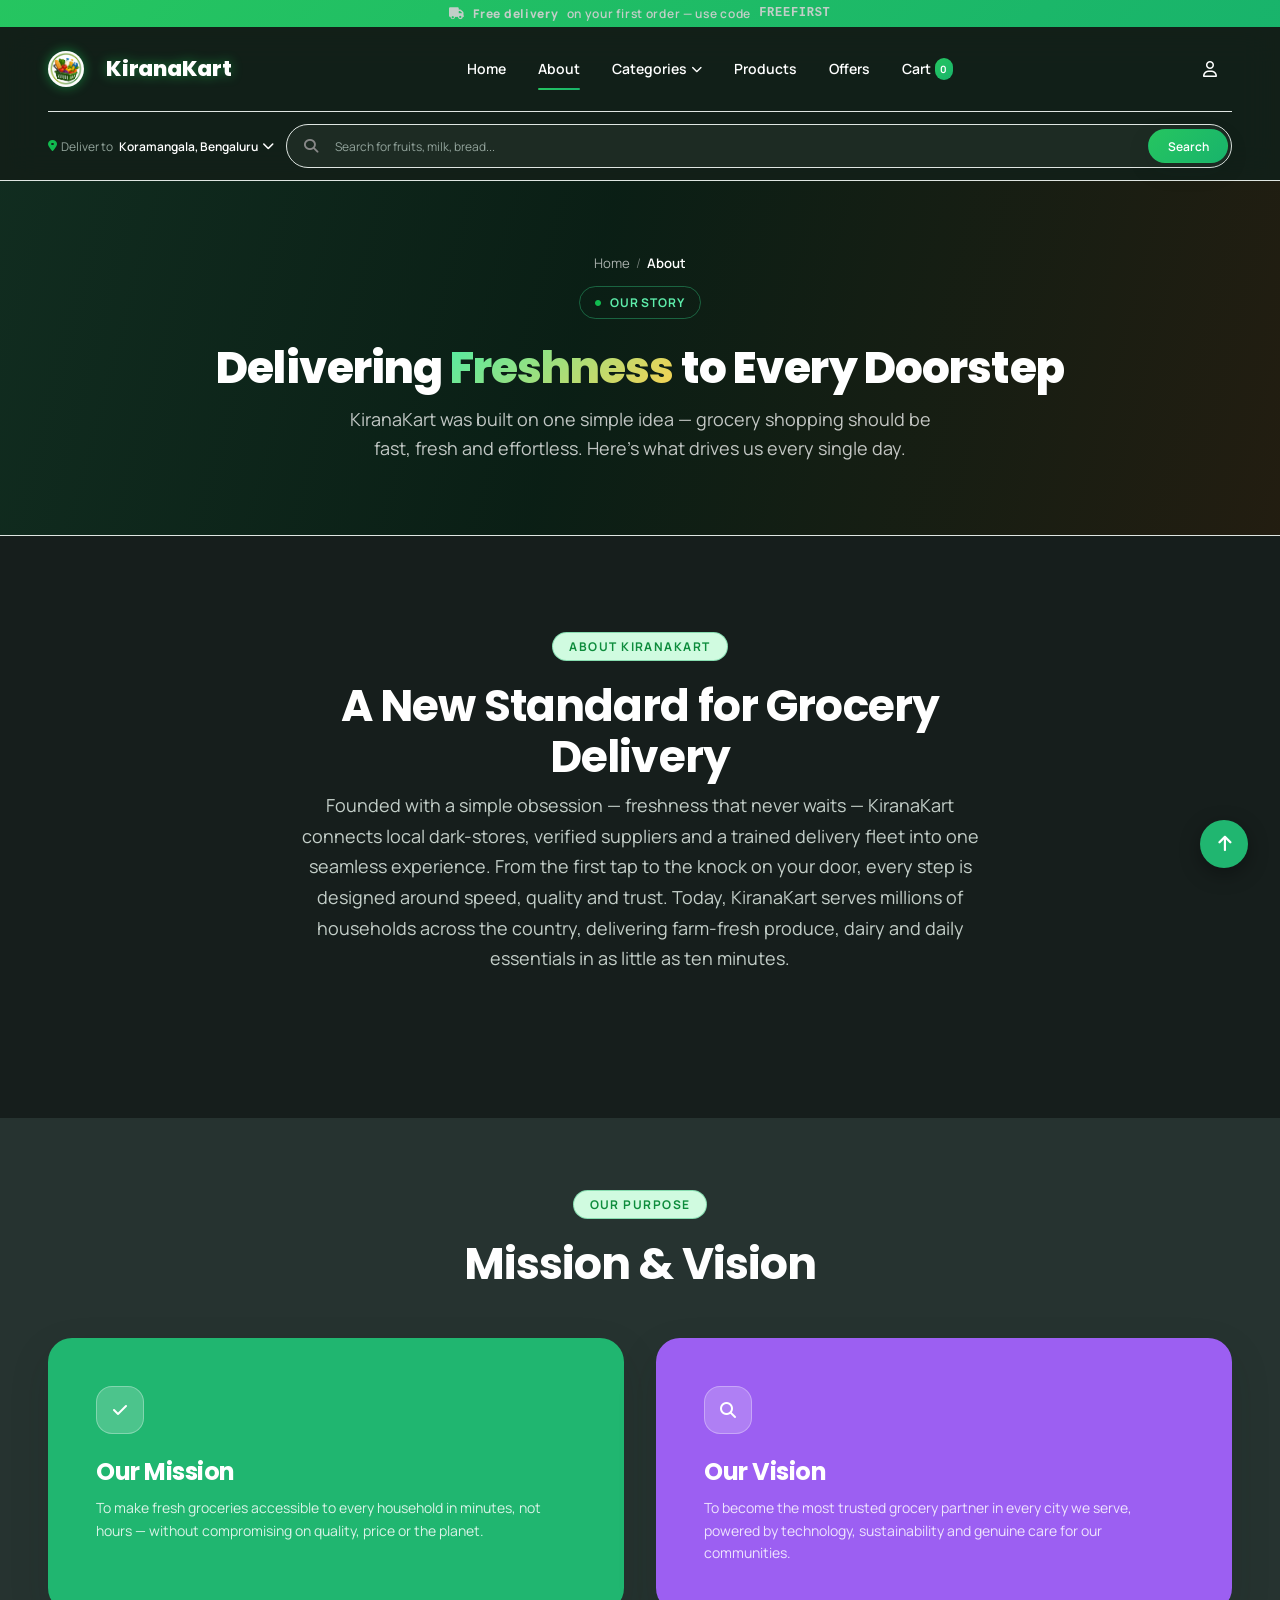
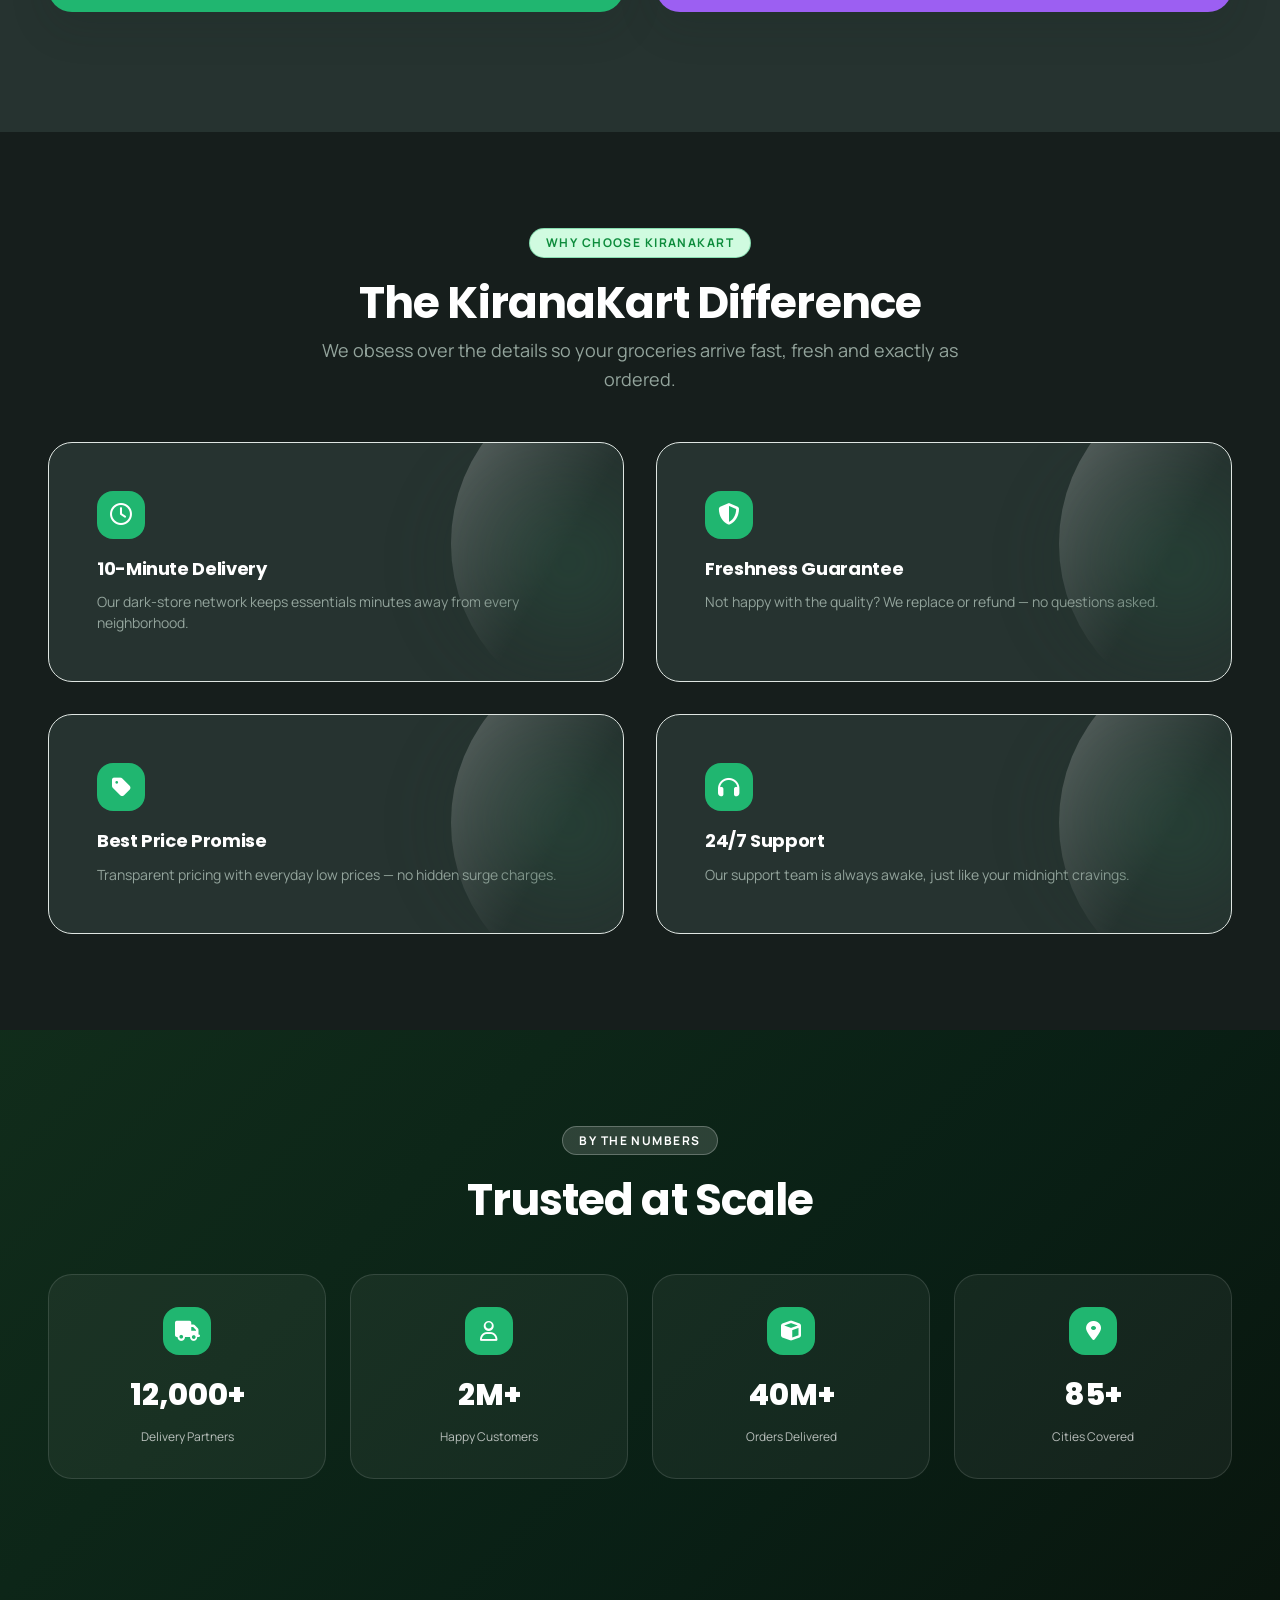
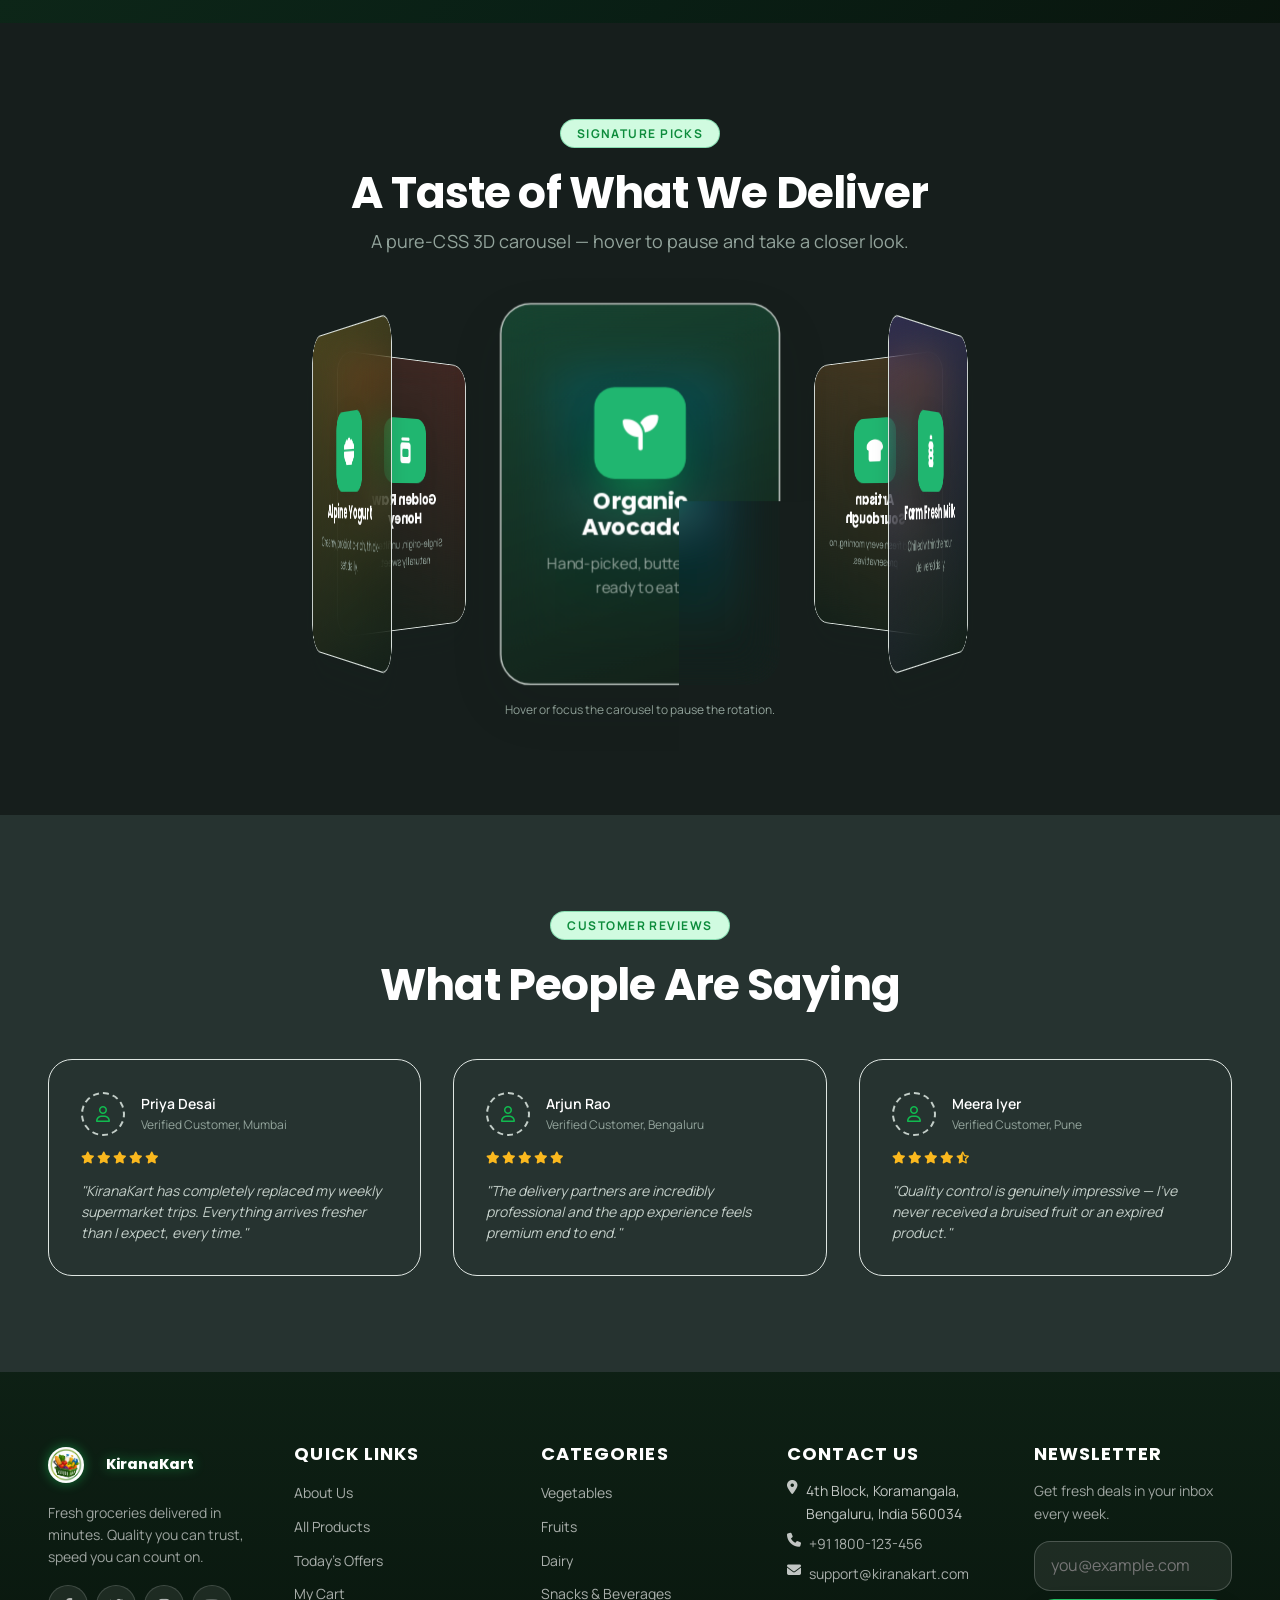
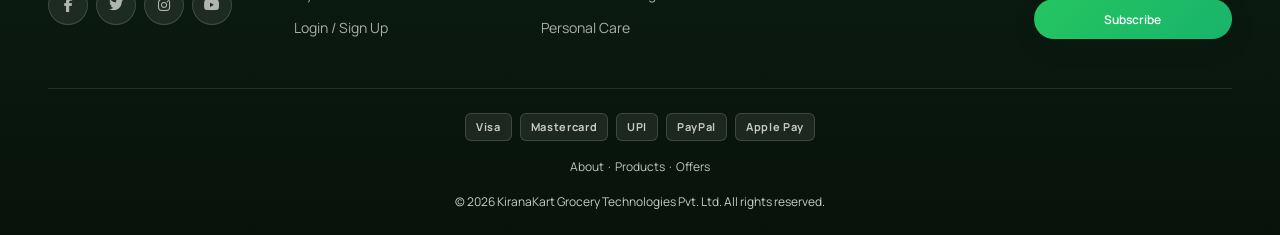
==== commit 7e975e21: "UPDATE" ====
--- a/about.html
+++ b/about.html
@@ -1,716 +1,535 @@
 <!doctype html>
-
 <html lang="en">
 
 <head>
-      <!-- ================= META / SEO ================= -->
-      <meta charset="UTF-8" />
-
-      <meta name="viewport" content="width=device-width, initial-scale=1.0" />
-
-      <title>About KiranaKart | Our Mission to Deliver Fresh, Fast</title>
-      <link rel="canonical" href="about.html" />
-
-      <link rel="icon" type="image/svg+xml" href="icons/favicon.svg" />
-
-      <link rel="preconnect" href="https://fonts.googleapis.com" />
-      <link rel="preconnect" href="https://fonts.gstatic.com" crossorigin />
-      <link href="https://fonts.googleapis.com/css2?family=Manrope:wght@400;500;600;700;800&family=Poppins:wght@600;700;800&display=swap"
-            rel="stylesheet" />
-      <link rel="stylesheet" href="https://cdnjs.cloudflare.com/ajax/libs/font-awesome/6.4.0/css/all.min.css" />
-      <link rel="stylesheet" href="./css/style.css" />
+  <!-- ================= META / SEO ================= -->
+  <meta charset="UTF-8" />
+  <meta name="viewport" content="width=device-width, initial-scale=1.0" />
+  <title>About KiranaKart | Our Mission to Deliver Fresh, Fast</title>
+  <link rel="icon" type="image/svg+xml" href="icons/favicon.svg" />
+  <link rel="preconnect" href="https://fonts.googleapis.com" />
+  <link rel="preconnect" href="https://fonts.gstatic.com" crossorigin />
+  <link href="https://fonts.googleapis.com/css2?family=Manrope:wght@400;500;600;700;800&family=Poppins:wght@600;700;800&display=swap" rel="stylesheet" />
+  <link rel="stylesheet" href="https://cdnjs.cloudflare.com/ajax/libs/font-awesome/6.4.0/css/all.min.css" />
+  <link rel="stylesheet" href="./css/style.css" />
+  <link rel="stylesheet" href="./css/about.css" />
 </head>
 
 <body>
-      <a id="top"></a>
-      <a href="#main" class="skip-link">Skip to main content</a>
-
-      <!-- ================= ICON SPRITE ================= -->
-
-      <!-- ================= ANNOUNCEMENT BAR ================= -->
-
-      <div class="top-bar">
-            <p class="top-text">
-                  <i class="fa-solid fa-truck "></i>
-                  <strong>Free delivery</strong>
-                  &nbsp;on your first order &mdash; use code&nbsp;
-                  <strong>WELCOME50</strong>
-                  &nbsp;for 50% off!
-            </p>
-      </div>
-
-      <div class="header">
-            <input type="checkbox" id="mobile-menu-btn" class="menu-toggle" />
-            <div class="container navbar">
-                  <a href="index.html" class="logo">
-                        <span class="logo-icon" style="margin-right: 8px; display: flex; align-items: center">
-                              <img src="images/logo.png" width="36" height="36"
-                                    style="border-radius: 50%; object-fit: cover" alt="Logo" />
-                        </span>
-                        <span class="logo-name">KiranaKart</span>
-                  </a>
-
-                  <!-- Desktop nav -->
-                  <div class="menu">
-                        <a href="index.html" class="menu-link ">Home</a>
-                        <a href="about.html" class="menu-link is-active">About</a>
-                        <div class="mega-menu">
-                              <a href="products.html" class="menu-link">
-                                    Categories
-                                    <i class="fa-solid fa-chevron-down"
-                                          style="display: flex; align-items: center; margin-left: 6px;"></i>
-                              </a>
-                              <div class="dropdown">
-                                    <div class="dropdown-col">
-                                          <h6>Fresh Produce</h6>
-                                          <ul>
-                                                <li><a href="products.html#vegetables">Vegetables</a></li>
-                                                <li><a href="products.html#fruits">Fruits</a></li>
-                                                <li><a href="products.html#groceries">Groceries</a></li>
-                                          </ul>
-                                    </div>
-                                    <div class="dropdown-col">
-                                          <h6>Dairy &amp; Bakery</h6>
-                                          <ul>
-                                                <li><a href="products.html#dairy">Dairy</a></li>
-                                                <li><a href="products.html#bakery">Bakery</a></li>
-                                                <li><a href="products.html#frozen-foods">Frozen Foods</a></li>
-                                          </ul>
-                                    </div>
-                                    <div class="dropdown-col">
-                                          <h6>Snacks &amp; More</h6>
-                                          <ul>
-                                                <li><a href="products.html#snacks">Snacks</a></li>
-                                                <li><a href="products.html#beverages">Beverages</a></li>
-                                                <li><a href="products.html#personal-care">Personal Care</a></li>
-                                                <li><a href="products.html#household">Household</a></li>
-                                          </ul>
-                                    </div>
-                              </div>
-                        </div>
-                        <a href="products.html" class="menu-link">Products</a>
-                        <a href="offer.html" class="menu-link">Offers</a>
-                        <a href="cart.html" class="menu-link">
-                              Cart
-                              <span class="badge badge-gradient"
-                                    style="padding: 0.1em 0.55em; font-size: 10px; margin-left: 4px; vertical-align: 2px;">
-                                    <span data-cart-count>0</span>
-                              </span>
-                        </a>
-                  </div>
-
-                  <div class="header-buttons">
-                        <div class="user-menu" style="z-index: 999;">
-                              <button type="button" class="header-icon">
-                                    <i class="fa-regular fa-user"></i>
-                              </button>
-                              <div class="user-dropdown" data-account-panel>
-                                    <a href="login.html"><i class="fa-regular fa-user"></i> Login</a>
-                                    <a href="signup.html"><i class="fa-regular fa-user"></i> Sign Up</a>
-                              </div>
-                        </div>
-                  </div>
-
-                  <label for="mobile-menu-btn" class="mobile-menu-btn">
-                        <i class="fa-solid fa-bars icon-menu"></i>
-                        <i class="fa-solid fa-xmark icon-close"></i>
-                  </label>
-            </div>
-
-            <!-- Utility bar -->
-            <div class="container utility-bar">
-                  <button type="button" class="location">
-                        <i class="fa-solid fa-location-dot"></i>
-                        <span class="location-label">Deliver to</span>
-                        <span>Koramangala, Bengaluru</span>
-                        <i class="fa-solid fa-chevron-down"></i>
-                  </button>
-                  <form class="search" action="products.html" method="get">
-                        <i class="fa-solid fa-magnifying-glass"
-                              style="position:absolute; left:15px; top:50%; transform:translateY(-50%); color:#666;"></i>
-                        <label for="site-search" class="sr-only">Search for groceries</label>
-                        <input type="search" id="site-search" name="search" style="padding-left:45px;"
-                              placeholder="Search for groceries">
-                  </form>
-            </div>
-
-            <!-- Mobile nav panel -->
-            <div class="mobile-menu container">
-                  <a href="index.html" class="menu-link">Home</a>
-                  <a href="about.html" class="menu-link is-active">About</a>
-                  <a href="products.html#vegetables" class="menu-link"
-                        style="padding-left: var(--space-sm); font-size: var(--fs-sm); color: var(--text-muted);">Vegetables</a>
-                  <a href="products.html#fruits" class="menu-link"
-                        style="padding-left: var(--space-sm); font-size: var(--fs-sm); color: var(--text-muted);">Fruits</a>
-                  <a href="products.html#groceries" class="menu-link"
-                        style="padding-left: var(--space-sm); font-size: var(--fs-sm); color: var(--text-muted);">Groceries</a>
-                  <a href="products.html" class="menu-link">Products</a>
-                  <a href="offer.html" class="menu-link">Offers</a>
-                  <a href="cart.html" class="menu-link">
-                        Cart
-                        <span class="badge badge-gradient"
-                              style="padding: 0.1em 0.55em; font-size: 10px; margin-left: 4px; vertical-align: 2px;">
-                              <span data-cart-count>0</span>
-                        </span>
-                  </a>
-                  <div class="mobile-buttons">
-                        <a href="login.html" class="button outline-button small-button full-button">Login</a>
-                        <a href="signup.html" class="button main-button small-button full-button">Sign Up</a>
-                  </div>
-            </div>
-      </div>
-
-      <div id="main">
-            <!-- ================= PREMIUM HERO ================= -->
-
-            <div class="page-banner" style="position: relative; overflow: hidden">
-                  <div class="floating-shapes">
-                        <span class="anim-float-slow" style="
-              width: 140px;
-              height: 140px;
-              top: 10%;
-              left: 8%;
-              background: var(--gradient-primary);
-              opacity: 0.3;
-            "></span>
-
-                        <span class="anim-float" style="
-              width: 90px;
-              height: 90px;
-              bottom: 8%;
-              right: 10%;
-              background: var(--gradient-accent);
-              opacity: 0.28;
-              animation-delay: 1.5s;
-            "></span>
-                  </div>
-                  <div class="container" style="position: relative">
-                        <ul class="breadcrumb" style="
-              justify-content: center;
-              margin-bottom: var(--space-sm);
-              color: hsla(0, 0%, 100%, 0.7);
-            ">
-                              <li><a href="index.html" style="color: inherit">Home</a></li>
-                              <li style="color: var(--color-white)">About</li>
-                        </ul>
-                        <span class="hero-small-text anim-fade-down">
-                              <i class="fa-solid fa-circle "></i>
-                              Our Story
-                        </span>
-                        <h1 id="about-hero-title" class="anim-fade-up" style="margin-top: var(--space-sm)">
-                              Delivering
-                              <span class="text-gradient" style="
-                background: linear-gradient(
-                  135deg,
-                  hsl(152, 80%, 62%),
-                  hsl(45, 96%, 65%)
-                );
-                background-clip: text;
-                -webkit-background-clip: text;
-                -webkit-text-fill-color: transparent;
-              ">
-                                    Freshness
-                              </span>
-                              to Every Doorstep
-                        </h1>
-                        <p class="anim-fade-up anim-delay-1" style="max-width: 56ch; margin-inline: auto">
-                              KiranaKart was built on one simple idea &mdash; grocery shopping
-                              should be fast, fresh and effortless. Here's what drives us every
-                              single day.
-                        </p>
-                  </div>
-            </div>
-
-            <!-- ================= ABOUT KiranaKart ================= -->
-            <div class="section" id="about-kiranakart">
-                  <div class="container">
-                        <div class="section-head">
-                              <span class="eyebrow">About KiranaKart</span>
-                              <h2 id="about-kiranakart-title">
-                                    A New Standard for Grocery Delivery
-                              </h2>
-                              <p>
-                                    Founded with a simple obsession &mdash; freshness that never waits
-                                    &mdash; KiranaKart connects local dark-stores, verified suppliers
-                                    and a trained delivery fleet into one seamless experience. From
-                                    the first tap to the knock on your door, every step is designed
-                                    around speed, quality and trust. Today, KiranaKart serves millions
-                                    of households across the country, delivering farm-fresh produce,
-                                    dairy and daily essentials in as little as ten minutes.
-                              </p>
-                        </div>
-                  </div>
-            </div>
-
-            <!-- ================= MISSION & VISION ================= -->
-            <div class="section" id="mission-vision"
-                  style="background: var(--bg-muted); padding-block: var(--space-2xl)">
-                  <div class="container">
-                        <div class="section-head">
-                              <span class="eyebrow">Our Purpose</span>
-
-                              <h2 id="mission-vision-title">Mission &amp; Vision</h2>
-                        </div>
-
-                        <div class="mission-vision">
-                              <div class="mission-box mission-box-mission">
-                                    <span class="box-icon">
-                                          <i class="fa-solid fa-check "  style="font-size: 32px;"></i>
-                                    </span>
-
-                                    <h3 style="color: var(--color-white)">Our Mission</h3>
-                                    <p>
-                                          To make fresh groceries accessible to every household in
-                                          minutes, not hours &mdash; without compromising on quality,
-                                          price or the planet.
-                                    </p>
-                              </div>
-                              <div class="mission-box mission-box-vision">
-                                    <span class="box-icon">
-                                          <i class="fa-solid fa-magnifying-glass " style="font-size: 32px;"></i>
-                                    </span>
-
-                                    <h3 style="color: var(--color-white)">Our Vision</h3>
-                                    <p>
-                                          To become the most trusted grocery partner in every city we
-                                          serve, powered by technology, sustainability and genuine care
-                                          for our communities.
-                                    </p>
-                              </div>
-                        </div>
-                  </div>
-            </div>
-            <!-- ================= SIGNATURE PICKS (3D CAROUSEL) ================= -->
-            <section class="section" id="signature-picks" aria-labelledby="signature-picks-title">
-                  <div class="container">
-                        <div class="section-head">
-                              <span class="eyebrow">Signature Picks</span>
-                              <h2 id="signature-picks-title">A Taste of What We Deliver</h2>
-                              <p>A pure-CSS 3D carousel &mdash; hover to pause and take a closer look.</p>
-                        </div>
-
-                        <div class="carousel-3d" tabindex="0"
-                              aria-label="Rotating showcase of AEGON signature products">
-                              <div class="carousel-3d__stage">
-
-                                    <article class="carousel-3d__card">
-                                          <span class="carousel-3d__media"><i class="fa-solid fa-seedling" style="font-size: 40px;"></i></span>
-                                          <h3 class="carousel-3d__name">Organic Avocados</h3>
-                                          <p class="carousel-3d__desc">Hand-picked, buttery-soft, ready to eat.</p>
-                                    </article>
-
-                                    <article class="carousel-3d__card">
-                                          <span class="carousel-3d__media"><i
-                                                      class="fa-solid fa-bottle-water" style="font-size: 40px;"></i></span>
-                                          <h3 class="carousel-3d__name">Farm Fresh Milk</h3>
-                                          <p class="carousel-3d__desc">Chilled within the hour, delivered daily.</p>
-                                    </article>
-
-                                    <article class="carousel-3d__card">
-                                          <span class="carousel-3d__media"><i
-                                                      class="fa-solid fa-bread-slice" style="font-size: 40px;"></i></span>
-                                          <h3 class="carousel-3d__name">Artisan Sourdough</h3>
-                                          <p class="carousel-3d__desc">Baked fresh every morning, no preservatives.</p>
-                                    </article>
-
-                                    <article class="carousel-3d__card">
-                                          <span class="carousel-3d__media"><i class="fa-solid fa-mug-hot" style="font-size: 40px;"></i></span>
-                                          <h3 class="carousel-3d__name">Cold Brew Coffee</h3>
-                                          <p class="carousel-3d__desc">Slow-steeped for 18 hours, bottled cold.</p>
-                                    </article>
-
-                                    <article class="carousel-3d__card">
-                                          <span class="carousel-3d__media"><i class="fa-solid fa-jar" style="font-size: 40px;"></i></span>
-                                          <h3 class="carousel-3d__name">Golden Raw Honey</h3>
-                                          <p class="carousel-3d__desc">Single-origin, unfiltered, naturally sweet.</p>
-                                    </article>
-
-                                    <article class="carousel-3d__card">
-                                          <span class="carousel-3d__media"><i class="fa-solid fa-bowl-food" style="font-size: 40px;"></i></span>
-                                          <h3 class="carousel-3d__name">Alpine Yogurt</h3>
-                                          <p class="carousel-3d__desc">Creamy, probiotic-rich, thick-set daily.</p>
-                                    </article>
-
-                              </div>
-                        </div>
-                        <p class="carousel-3d__hint">Hover or focus the carousel to pause the rotation.</p>
-                  </div>
-            </section>
-
-            <!-- ================= WHY CHOOSE US ================= -->
-
-            <div class="section" id="why-us">
-                  <div class="container">
-                        <div class="section-head">
-                              <span class="eyebrow">Why Choose KiranaKart</span>
-
-                              <h2 id="why-us-title">The KiranaKart Difference</h2>
-                              <p>
-                                    We obsess over the details so your groceries arrive fast, fresh
-                                    and exactly as ordered.
-                              </p>
-                        </div>
-
-                        <div class="feature-grid">
-                              <div class="feature-box anim-fade-up">
-                                    <span class="feature-icon">
-                                          <i class="fa-regular fa-clock " style="font-size: 32px;"></i>
-                                    </span>
-                                    <h3>10-Minute Delivery</h3>
-
-                                    <p>
-                                          Our dark-store network keeps essentials minutes away from every
-                                          neighborhood.
-                                    </p>
-                              </div>
-                              <div class="feature-box anim-fade-up anim-delay-1">
-                                    <span class="feature-icon">
-                                          <i class="fa-solid fa-shield-halved" style="font-size: 32px;"></i>
-                                    </span>
-                                    <h3>Freshness Guarantee</h3>
-
-                                    <p>
-                                          Not happy with the quality? We replace or refund &mdash; no
-                                          questions asked.
-                                    </p>
-                              </div>
-
-                              <div class="feature-box anim-fade-up anim-delay-2">
-                                    <span class="feature-icon">
-                                          <i class="fa-solid fa-tag" style="font-size: 32px;"></i>
-                                    </span>
-                                    <h3>Best Price Promise</h3>
-
-                                    <p>
-                                          Transparent pricing with everyday low prices &mdash; no hidden
-                                          surge charges.
-                                    </p>
-                              </div>
-                              <div class="feature-box anim-fade-up anim-delay-3">
-                                    <span class="feature-icon">
-                                          <i class="fa-solid fa-headphones" style="font-size: 32px;"></i>
-                                    </span>
-
-                                    <h3>24/7 Support</h3>
-                                    <p>
-                                          Our support team is always awake, just like your midnight
-                                          cravings.
-                                    </p>
-                              </div>
-                        </div>
-                  </div>
-            </div>
-
-            <!-- ================= STATS SECTION ================= -->
-            <div class="section" id="stats" style="background: var(--gradient-hero); color: var(--color-white)">
-                  <div class="container">
-                        <div class="section-head">
-                              <span class="eyebrow" style="
-                background: hsla(0, 0%, 100%, 0.14);
-                color: var(--color-white);
-              ">
-                                    By The Numbers
-                              </span>
-                              <h2 id="stats-title" style="color: var(--color-white)">
-                                    Trusted at Scale
-                              </h2>
-                        </div>
-
-                        <div class="stats-grid">
-                              <div class="stat-box" style="
-                background: hsla(0, 0%, 100%, 0.06);
-                border-color: hsla(0, 0%, 100%, 0.15);
-              ">
-                                    <span class="stat-icon">
-                                          <i class="fa-solid fa-truck " style="font-size: 32px;"></i>
-                                    </span>
-
-                                    <div class="stat-number" style="color: var(--color-white)">
-                                          12,000+
-                                    </div>
-                                    <div class="stat-text" style="color: hsla(0, 0%, 100%, 0.7)">
-                                          Delivery Partners
-                                    </div>
-                              </div>
-                              <div class="stat-box" style="
-                background: hsla(0, 0%, 100%, 0.06);
-                border-color: hsla(0, 0%, 100%, 0.15);
-              ">
-                                    <span class="stat-icon">
-                                          <i class="fa-regular fa-user" style="font-size: 35px;"></i>
-                                    </span>
-                                    <div class="stat-number" style="color: var(--color-white)">
-                                          2M+
-                                    </div>
-                                    <div class="stat-text" style="color: hsla(0, 0%, 100%, 0.7)">
-                                          Happy Customers
-                                    </div>
-                              </div>
-                              <div class="stat-box" style="
-                background: hsla(0, 0%, 100%, 0.06);
-                border-color: hsla(0, 0%, 100%, 0.15);
-              ">
-                                    <span class="stat-icon">
-                                          <i class="fa-solid fa-cube" style="font-size: 35px;"></i>
-                                    </span>
-
-                                    <div class="stat-number" style="color: var(--color-white)">
-                                          40M+
-                                    </div>
-                                    <div class="stat-text" style="color: hsla(0, 0%, 100%, 0.7)">
-                                          Orders Delivered
-                                    </div>
-                              </div>
-                              <div class="stat-box" style="
-                background: hsla(0, 0%, 100%, 0.06);
-                border-color: hsla(0, 0%, 100%, 0.15);
-              ">
-                                    <span class="stat-icon">
-                                          <i class="fa-solid fa-location" style="font-size: 35px;"></i>
-                                    </span>
-                                    <div class="stat-number" style="color: var(--color-white)">
-                                          85+
-                                    </div>
-                                    <div class="stat-text" style="color: hsla(0, 0%, 100%, 0.7)">
-                                          Cities Covered
-                                    </div>
-                              </div>
-                        </div>
-                  </div>
-            </div>
-
-            <!-- ================= CUSTOMER REVIEWS ================= -->
-
-            <div class="section" id="reviews" style="background: var(--bg-muted)">
-                  <div class="container">
-                        <div class="section-head">
-                              <span class="eyebrow">Customer Reviews</span>
-
-                              <h2 id="reviews-title">What People Are Saying</h2>
-                        </div>
-
-                        <div class="review-grid">
-                              <blockquote class="review-box">
-                                    <div class="review-top">
-                                          <span class="review-img">
-                                                <i class="fa-regular fa-user "></i>
-                                          </span>
-
-                                          <div>
-                                                <div class="review-name">Priya Desai</div>
-
-                                                <div class="review-role">Verified Customer, Mumbai</div>
-                                          </div>
-                                    </div>
-                                    <div class="review-stars">
-                                          <i class="fa-solid fa-star star-filled"></i>
-                                          <i class="fa-solid fa-star star-filled"></i>
-
-                                          <i class="fa-solid fa-star star-filled"></i>
-
-                                          <i class="fa-solid fa-star star-filled"></i>
-                                          <i class="fa-solid fa-star star-filled"></i>
-                                    </div>
-                                    <p class="review-text">
-                                          "KiranaKart has completely replaced my weekly supermarket trips.
-                                          Everything arrives fresher than I expect, every time."
-                                    </p>
-                              </blockquote>
-
-                              <blockquote class="review-box">
-                                    <div class="review-top">
-                                          <span class="review-img">
-                                                <i class="fa-regular fa-user "></i>
-                                          </span>
-
-                                          <div>
-                                                <div class="review-name">Arjun Rao</div>
-                                                <div class="review-role">Verified Customer, Bengaluru</div>
-                                          </div>
-                                    </div>
-                                    <div class="review-stars">
-                                          <i class="fa-solid fa-star star-filled"></i>
-                                          <i class="fa-solid fa-star star-filled"></i>
-                                          <i class="fa-solid fa-star star-filled"></i>
-                                          <i class="fa-solid fa-star star-filled"></i>
-
-                                          <i class="fa-solid fa-star star-filled"></i>
-                                    </div>
-
-                                    <p class="review-text">
-                                          "The delivery partners are incredibly professional and the app
-                                          experience feels premium end to end."
-                                    </p>
-                              </blockquote>
-
-                              <blockquote class="review-box">
-                                    <div class="review-top">
-                                          <span class="review-img">
-                                                <i class="fa-regular fa-user "></i>
-                                          </span>
-
-                                          <div>
-                                                <div class="review-name">Meera Iyer</div>
-                                                <div class="review-role">Verified Customer, Pune</div>
-                                          </div>
-                                    </div>
-                                    <div class="review-stars">
-                                          <i class="fa-solid fa-star star-filled"></i>
-
-                                          <i class="fa-solid fa-star star-filled"></i>
-                                          <i class="fa-solid fa-star star-filled"></i>
-
-                                          <i class="fa-solid fa-star star-filled"></i>
-
-                                          <i class="fa-solid fa-star "></i>
-                                    </div>
-                                    <p class="review-text">
-                                          "Quality control is genuinely impressive &mdash; I've never
-                                          received a bruised fruit or an expired product."
-                                    </p>
-                              </blockquote>
-                        </div>
-                  </div>
-            </div>
-      </div>
-
-      <!-- ================= FOOTER ================= -->
-      <div class="site-footer">
-            <div class="container footer-grid">
-                  <div class="footer-col">
-                        <a href="index.html" class="logo" style="
-              color: var(--color-white);
-              margin-bottom: var(--space-sm);
-              display: inline-flex;
-            ">
-                              <span class="logo-icon" style="margin-right: 8px; display: flex; align-items: center"><img
-                                          src="images/logo.png" width="36" height="36"
-                                          style="border-radius: 50%; object-fit: cover" alt="Logo" /></span>
-                              <span>KiranaKart</span>
-                        </a>
-                        <p>
-                              Fresh groceries delivered in minutes. Quality you can trust, speed
-                              you can count on.
-                        </p>
-                        <div class="footer-social">
-                              <a href="#">
-                                    <i class="fa-brands fa-facebook-f "></i>
-                              </a>
-                              <a href="#">
-                                    <i class="fa-brands fa-twitter "></i>
-                              </a>
-                              <a href="#">
-                                    <i class="fa-brands fa-instagram "></i>
-                              </a>
-                              <a href="#">
-                                    <i class="fa-brands fa-youtube "></i>
-                              </a>
-                        </div>
-                  </div>
-
-                  <div class="footer-col">
-                        <h6>Quick Links</h6>
-
-                        <ul>
-                              <li><a href="about.html">About Us</a></li>
-                              <li><a href="products.html">All Products</a></li>
-                              <li><a href="offer.html">Today's Offers</a></li>
-                              <li><a href="cart.html">My Cart</a></li>
-                              <li><a href="login.html">Login / Sign Up</a></li>
-                        </ul>
-                  </div>
-
-                  <div class="footer-col">
-                        <h6>Categories</h6>
-                        <ul>
-                              <li><a href="products.html#vegetables">Vegetables</a></li>
-                              <li><a href="products.html#fruits">Fruits</a></li>
-
-                              <li><a href="products.html#dairy">Dairy</a></li>
-                              <li><a href="products.html#snacks">Snacks &amp; Beverages</a></li>
-                              <li><a href="products.html#personal-care">Personal Care</a></li>
-                        </ul>
-                  </div>
-
-                  <div class="footer-col">
-                        <h6>Contact Us</h6>
-                        <address style="
-              font-style: normal;
-              display: flex;
-              flex-direction: column;
-              gap: var(--space-2xs);
-            ">
-                              <div class="footer-contact-item">
-                                    <i class="fa-solid fa-location-dot "></i>
-
-                                    <span>4th Block, Koramangala, Bengaluru, India 560034</span>
-                              </div>
-                              <div class="footer-contact-item">
-                                    <i class="fa-solid fa-phone "></i>
-
-                                    <a href="tel:+911800123456">+91 1800-123-456</a>
-                              </div>
-
-                              <div class="footer-contact-item">
-                                    <i class="fa-solid fa-envelope "></i>
-
-                                    <a href="mailto:support@kiranakart.com">support@kiranakart.com</a>
-                              </div>
-                        </address>
-                  </div>
-
-                  <div class="footer-col">
-                        <h6>Newsletter</h6>
-                        <p>Get fresh deals in your inbox every week.</p>
-                        <form action="#" method="get" style="
-              margin-top: var(--space-sm);
-              display: flex;
-              flex-direction: column;
-              gap: var(--space-2xs);
-            ">
-                              <label for="footer-email" class="sr-only">Email address</label>
-                              <input type="email" id="footer-email" name="email" placeholder="you@example.com" style="
-                padding: 0.7rem var(--space-sm);
-                border-radius: var(--radius-md);
-                background: hsla(0, 0%, 100%, 0.08);
-                border: 1px solid hsla(0, 0%, 100%, 0.2);
-                color: var(--color-white);
-              " required />
-                              <button type="submit" class="button main-button small-button">
-                                    Subscribe
-                              </button>
-                        </form>
-                  </div>
-            </div>
-
-            <div class="container footer-bottom">
-                  <div class="payment-icons">
-                        <span>Visa</span>
-                        <span>Mastercard</span>
-                        <span>UPI</span>
-                        <span>PayPal</span>
-                        <span>Apple Pay</span>
-                  </div>
-                  <div>
-                        <a href="about.html">About</a>
-                        &nbsp;&middot;&nbsp;
-
-                        <a href="products.html">Products</a>
-                        &nbsp;&middot;&nbsp;
-                        <a href="offer.html">Offers</a>
-                  </div>
-
-                  <p>
-                        &copy; 2026 KiranaKart Grocery Technologies Pvt. Ltd. All rights
-                        reserved.
-                  </p>
-            </div>
-      </div>
-
-      <a href="#top" class="back-to-top">
-            <i class="fa-solid fa-arrow-up "></i>
-      </a>
+  <a id="top"></a>
+  <a href="#main" class="skip-link">Skip to main content</a>
+
+  <!-- ================= TOP BAR ================= -->
+  <div class="top-bar">
+    <p class="top-text">
+      <i class="fa-solid fa-truck"></i>
+      <strong>Free delivery</strong> on your first order &mdash; use code <code>FREEFIRST</code>
+    </p>
+  </div>
+
+  <!-- ================= HEADER ================= -->
+  <div class="site-header">
+    <div class="header">
+      <input type="checkbox" id="mobile-menu-btn" class="menu-toggle" />
+      <div class="container navbar">
+        <a href="index.html" class="logo">
+          <span class="logo-icon" style="margin-right: 8px; display: flex; align-items: center">
+            <img src="images/logo.png" width="36" height="36" style="border-radius: 50%; object-fit: cover" alt="Logo" />
+          </span>
+          <span class="logo-name">KiranaKart</span>
+        </a>
+
+        <!-- Desktop Navigation -->
+        <div class="menu">
+          <a href="index.html" class="menu-link">Home</a>
+          <a href="about.html" class="menu-link is-active">About</a>
+          <div class="mega-menu">
+            <a href="products.html" class="menu-link">
+              Categories
+              <i class="fa-solid fa-chevron-down" style="display: inline-flex; align-items: center; margin-left: 4px; font-size: 11px;"></i>
+            </a>
+            <div class="dropdown">
+              <div class="dropdown-col">
+                <h6>Fresh Produce</h6>
+                <ul>
+                  <li><a href="products.html#vegetables">Vegetables</a></li>
+                  <li><a href="products.html#fruits">Fruits</a></li>
+                  <li><a href="products.html#groceries">Groceries</a></li>
+                </ul>
+              </div>
+              <div class="dropdown-col">
+                <h6>Dairy &amp; Bakery</h6>
+                <ul>
+                  <li><a href="products.html#dairy">Dairy</a></li>
+                  <li><a href="products.html#bakery">Bakery</a></li>
+                  <li><a href="products.html#frozen-foods">Frozen Foods</a></li>
+                </ul>
+              </div>
+              <div class="dropdown-col">
+                <h6>Snacks &amp; More</h6>
+                <ul>
+                  <li><a href="products.html#snacks">Snacks</a></li>
+                  <li><a href="products.html#beverages">Beverages</a></li>
+                  <li><a href="products.html#personal-care">Personal Care</a></li>
+                  <li><a href="products.html#household">Household</a></li>
+                </ul>
+              </div>
+            </div>
+          </div>
+          <a href="products.html" class="menu-link">Products</a>
+          <a href="offer.html" class="menu-link">Offers</a>
+          <a href="cart.html" class="menu-link">
+            Cart
+            <span class="badge badge-gradient" style="padding: 0.1em 0.55em; font-size: 10px; margin-left: 4px; vertical-align: 2px;">
+              <span data-cart-count>0</span>
+            </span>
+          </a>
+        </div>
+
+        <div class="header-buttons">
+          <div class="user-menu" style="z-index: 999;">
+            <button type="button" class="header-icon">
+              <i class="fa-regular fa-user"></i>
+            </button>
+            <div class="user-dropdown" data-account-panel>
+              <a href="login.html"><i class="fa-regular fa-user"></i> Login</a>
+              <a href="signup.html"><i class="fa-regular fa-user"></i> Sign Up</a>
+            </div>
+          </div>
+        </div>
+
+        <label for="mobile-menu-btn" class="mobile-menu-btn">
+          <i class="fa-solid fa-bars icon-menu"></i>
+          <i class="fa-solid fa-xmark icon-close"></i>
+        </label>
+      </div>
+
+      <!-- Utility bar -->
+      <div class="container utility-bar">
+        <button type="button" class="location">
+          <i class="fa-solid fa-location-dot" style="color: var(--color-primary);"></i>
+          <span class="location-label">Deliver to</span>
+          <span>Koramangala, Bengaluru</span>
+          <i class="fa-solid fa-chevron-down"></i>
+        </button>
+        <form class="search" action="products.html" method="get" style="position: relative; flex: 1; display: flex; align-items: center;">
+          <i class="fa-solid fa-magnifying-glass" style="position:absolute; left:18px; top:50%; transform:translateY(-50%); color:#888; font-size: 14px;"></i>
+          <label for="site-search" class="sr-only">Search for groceries</label>
+          <input type="search" id="site-search" name="search" style="padding-left:48px; padding-right:110px; width: 100%; border-radius: var(--radius-full); height: 44px; background: hsla(0, 0%, 100%, 0.05); border: 1px solid var(--border-color); color: var(--color-white); font-size: var(--fs-xs);" placeholder="Search for fruits, milk, bread...">
+          <button type="submit" class="button main-button small-button" style="position: absolute; right: 4px; top: 50%; transform: translateY(-50%); border-radius: var(--radius-full); padding: 0.4rem 1.15rem;">
+            Search
+          </button>
+        </form>
+      </div>
+    </div>
+  </div>
+
+  <div id="main">
+    <!-- ================= HERO BANNER ================= -->
+    <div class="page-banner" style="background: linear-gradient(105deg, hsl(152, 45%, 12%) 0%, hsl(152, 50%, 8%) 45%, hsl(42, 35%, 10%) 100%); padding-block: var(--space-2xl); text-align: center; border-bottom: 1px solid var(--border-color);">
+      <div class="container">
+        <ul class="breadcrumb" style="display: flex; align-items: center; justify-content: center; gap: 6px; list-style: none; font-size: 0.825rem; margin-bottom: var(--space-xs);">
+          <li><a href="index.html" style="color: hsla(0, 0%, 100%, 0.65); text-decoration: none;">Home</a></li>
+          <li style="color: hsla(0, 0%, 100%, 0.45); font-weight: 300;">/</li>
+          <li style="color: var(--color-white); font-weight: 600;">About</li>
+        </ul>
+
+        <div style="margin-bottom: var(--space-xs);">
+          <span class="eyebrow">
+            <i class="fa-solid fa-circle" style="font-size: 6px; color: var(--color-primary);"></i>
+            Our Story
+          </span>
+        </div>
+
+        <h1 style="font-size: var(--fs-4xl); font-weight: var(--fw-extrabold); color: var(--color-white); margin-bottom: var(--space-xs); font-family: var(--font-display);">
+          Delivering
+          <span style="background: linear-gradient(135deg, hsl(152, 80%, 62%), hsl(45, 96%, 65%)); -webkit-background-clip: text; -webkit-text-fill-color: transparent;">Freshness</span>
+          to Every Doorstep
+        </h1>
+        <p style="color: hsla(0, 0%, 100%, 0.75); font-size: var(--fs-md); max-width: 620px; margin-inline: auto;">
+          KiranaKart was built on one simple idea &mdash; grocery shopping should be fast, fresh and effortless. Here's what drives us every single day.
+        </p>
+      </div>
+    </div>
+
+    <!-- ================= ABOUT KiranaKart ================= -->
+    <div class="section" id="about-kiranakart">
+      <div class="container">
+        <div class="section-head">
+          <span class="eyebrow">About KiranaKart</span>
+          <h2>A New Standard for Grocery Delivery</h2>
+          <p style="color: var(--text-secondary); line-height: 1.7; max-width: 760px; margin-inline: auto;">
+            Founded with a simple obsession &mdash; freshness that never waits &mdash; KiranaKart connects local dark-stores, verified suppliers and a trained delivery fleet into one seamless experience. From the first tap to the knock on your door, every step is designed around speed, quality and trust. Today, KiranaKart serves millions of households across the country, delivering farm-fresh produce, dairy and daily essentials in as little as ten minutes.
+          </p>
+        </div>
+      </div>
+    </div>
+
+    <!-- ================= MISSION & VISION ================= -->
+    <div class="section" id="mission-vision-section" style="background: var(--bg-muted); padding-block: var(--space-2xl);">
+      <div class="container">
+        <div class="section-head">
+          <span class="eyebrow">Our Purpose</span>
+          <h2>Mission &amp; Vision</h2>
+        </div>
+
+        <div class="mission-vision">
+          <div class="mission-box mission-box-mission">
+            <span class="box-icon">
+              <i class="fa-solid fa-check"></i>
+            </span>
+            <h3>Our Mission</h3>
+            <p>
+              To make fresh groceries accessible to every household in minutes, not hours &mdash; without compromising on quality, price or the planet.
+            </p>
+          </div>
+
+          <div class="mission-box mission-box-vision">
+            <span class="box-icon">
+              <i class="fa-solid fa-magnifying-glass"></i>
+            </span>
+            <h3>Our Vision</h3>
+            <p>
+              To become the most trusted grocery partner in every city we serve, powered by technology, sustainability and genuine care for our communities.
+            </p>
+          </div>
+        </div>
+      </div>
+    </div>
+
+    <!-- ================= THE DIFFERENCE (FEATURE GRID) ================= -->
+    <div class="section" id="why-us">
+      <div class="container">
+        <div class="section-head">
+          <span class="eyebrow">Why Choose KiranaKart</span>
+          <h2>The KiranaKart Difference</h2>
+          <p style="color: var(--text-muted);">
+            We obsess over the details so your groceries arrive fast, fresh and exactly as ordered.
+          </p>
+        </div>
+
+        <div class="feature-grid">
+          <div class="feature-box">
+            <span class="feature-icon">
+              <i class="fa-regular fa-clock"></i>
+            </span>
+            <h3>10-Minute Delivery</h3>
+            <p>
+              Our dark-store network keeps essentials minutes away from every neighborhood.
+            </p>
+          </div>
+
+          <div class="feature-box">
+            <span class="feature-icon">
+              <i class="fa-solid fa-shield-halved"></i>
+            </span>
+            <h3>Freshness Guarantee</h3>
+            <p>
+              Not happy with the quality? We replace or refund &mdash; no questions asked.
+            </p>
+          </div>
+
+          <div class="feature-box">
+            <span class="feature-icon">
+              <i class="fa-solid fa-tag"></i>
+            </span>
+            <h3>Best Price Promise</h3>
+            <p>
+              Transparent pricing with everyday low prices &mdash; no hidden surge charges.
+            </p>
+          </div>
+
+          <div class="feature-box">
+            <span class="feature-icon">
+              <i class="fa-solid fa-headphones"></i>
+            </span>
+            <h3>24/7 Support</h3>
+            <p>
+              Our support team is always awake, just like your midnight cravings.
+            </p>
+          </div>
+        </div>
+      </div>
+    </div>
+
+    <!-- ================= STATS SECTION ================= -->
+    <div class="section" id="stats" style="background: linear-gradient(135deg, hsl(142 45% 12%) 0%, hsl(152 55% 8%) 60%, hsl(142 40% 6%) 100%); color: var(--color-white);">
+      <div class="container">
+        <div class="section-head">
+          <span class="eyebrow" style="background: hsla(0, 0%, 100%, 0.14); color: var(--color-white); border-color: hsla(0, 0%, 100%, 0.25);">
+            By The Numbers
+          </span>
+          <h2 style="color: var(--color-white);">Trusted at Scale</h2>
+        </div>
+
+        <div class="stats-grid">
+          <div class="stat-box">
+            <span class="stat-icon">
+              <i class="fa-solid fa-truck"></i>
+            </span>
+            <div class="stat-number">12,000+</div>
+            <div class="stat-text">Delivery Partners</div>
+          </div>
+
+          <div class="stat-box">
+            <span class="stat-icon">
+              <i class="fa-regular fa-user"></i>
+            </span>
+            <div class="stat-number">2M+</div>
+            <div class="stat-text">Happy Customers</div>
+          </div>
+
+          <div class="stat-box">
+            <span class="stat-icon">
+              <i class="fa-solid fa-cube"></i>
+            </span>
+            <div class="stat-number">40M+</div>
+            <div class="stat-text">Orders Delivered</div>
+          </div>
+
+          <div class="stat-box">
+            <span class="stat-icon">
+              <i class="fa-solid fa-location-dot"></i>
+            </span>
+            <div class="stat-number">85+</div>
+            <div class="stat-text">Cities Covered</div>
+          </div>
+        </div>
+      </div>
+    </div>
+
+    <!-- ================= SIGNATURE PICKS (3D CAROUSEL) ================= -->
+    <section class="section" id="signature-picks" aria-labelledby="signature-picks-title">
+      <div class="container">
+        <div class="section-head">
+          <span class="eyebrow">Signature Picks</span>
+          <h2 id="signature-picks-title">A Taste of What We Deliver</h2>
+          <p style="color: var(--text-muted);">A pure-CSS 3D carousel &mdash; hover to pause and take a closer look.</p>
+        </div>
+
+        <div class="carousel-3d" tabindex="0" aria-label="Rotating showcase of KiranaKart signature products">
+          <div class="carousel-3d__stage">
+
+            <article class="carousel-3d__card">
+              <span class="carousel-3d__media"><i class="fa-solid fa-seedling"></i></span>
+              <h3 class="carousel-3d__name">Organic Avocados</h3>
+              <p class="carousel-3d__desc">Hand-picked, buttery-soft, ready to eat.</p>
+            </article>
+
+            <article class="carousel-3d__card">
+              <span class="carousel-3d__media"><i class="fa-solid fa-bottle-water"></i></span>
+              <h3 class="carousel-3d__name">Farm Fresh Milk</h3>
+              <p class="carousel-3d__desc">Chilled within the hour, delivered daily.</p>
+            </article>
+
+            <article class="carousel-3d__card">
+              <span class="carousel-3d__media"><i class="fa-solid fa-bread-slice"></i></span>
+              <h3 class="carousel-3d__name">Artisan Sourdough</h3>
+              <p class="carousel-3d__desc">Baked fresh every morning, no preservatives.</p>
+            </article>
+
+            <article class="carousel-3d__card">
+              <span class="carousel-3d__media"><i class="fa-solid fa-mug-hot"></i></span>
+              <h3 class="carousel-3d__name">Cold Brew Coffee</h3>
+              <p class="carousel-3d__desc">Slow-steeped for 18 hours, bottled cold.</p>
+            </article>
+
+            <article class="carousel-3d__card">
+              <span class="carousel-3d__media"><i class="fa-solid fa-jar"></i></span>
+              <h3 class="carousel-3d__name">Golden Raw Honey</h3>
+              <p class="carousel-3d__desc">Single-origin, unfiltered, naturally sweet.</p>
+            </article>
+
+            <article class="carousel-3d__card">
+              <span class="carousel-3d__media"><i class="fa-solid fa-bowl-food"></i></span>
+              <h3 class="carousel-3d__name">Alpine Yogurt</h3>
+              <p class="carousel-3d__desc">Creamy, probiotic-rich, thick-set daily.</p>
+            </article>
+
+          </div>
+        </div>
+        <p class="carousel-3d__hint">Hover or focus the carousel to pause the rotation.</p>
+      </div>
+    </section>
+
+    <!-- ================= CUSTOMER REVIEWS ================= -->
+    <div class="section" id="reviews" style="background: var(--bg-muted);">
+      <div class="container">
+        <div class="section-head">
+          <span class="eyebrow">Customer Reviews</span>
+          <h2 id="reviews-title">What People Are Saying</h2>
+        </div>
+
+        <div class="review-grid">
+          <blockquote class="review-box">
+            <div class="review-top">
+              <span class="review-img">
+                <i class="fa-regular fa-user"></i>
+              </span>
+              <div>
+                <div class="review-name">Priya Desai</div>
+                <div class="review-role">Verified Customer, Mumbai</div>
+              </div>
+            </div>
+            <div class="review-stars">
+              <i class="fa-solid fa-star"></i>
+              <i class="fa-solid fa-star"></i>
+              <i class="fa-solid fa-star"></i>
+              <i class="fa-solid fa-star"></i>
+              <i class="fa-solid fa-star"></i>
+            </div>
+            <p class="review-text">
+              "KiranaKart has completely replaced my weekly supermarket trips. Everything arrives fresher than I expect, every time."
+            </p>
+          </blockquote>
+
+          <blockquote class="review-box">
+            <div class="review-top">
+              <span class="review-img">
+                <i class="fa-regular fa-user"></i>
+              </span>
+              <div>
+                <div class="review-name">Arjun Rao</div>
+                <div class="review-role">Verified Customer, Bengaluru</div>
+              </div>
+            </div>
+            <div class="review-stars">
+              <i class="fa-solid fa-star"></i>
+              <i class="fa-solid fa-star"></i>
+              <i class="fa-solid fa-star"></i>
+              <i class="fa-solid fa-star"></i>
+              <i class="fa-solid fa-star"></i>
+            </div>
+            <p class="review-text">
+              "The delivery partners are incredibly professional and the app experience feels premium end to end."
+            </p>
+          </blockquote>
+
+          <blockquote class="review-box">
+            <div class="review-top">
+              <span class="review-img">
+                <i class="fa-regular fa-user"></i>
+              </span>
+              <div>
+                <div class="review-name">Meera Iyer</div>
+                <div class="review-role">Verified Customer, Pune</div>
+              </div>
+            </div>
+            <div class="review-stars">
+              <i class="fa-solid fa-star"></i>
+              <i class="fa-solid fa-star"></i>
+              <i class="fa-solid fa-star"></i>
+              <i class="fa-solid fa-star"></i>
+              <i class="fa-solid fa-star-half-stroke"></i>
+            </div>
+            <p class="review-text">
+              "Quality control is genuinely impressive &mdash; I've never received a bruised fruit or an expired product."
+            </p>
+          </blockquote>
+        </div>
+      </div>
+    </div>
+  </div>
+
+  <!-- ================= FOOTER ================= -->
+  <div class="site-footer">
+    <div class="container footer-grid">
+      <div class="footer-col">
+        <a href="index.html" class="logo" style="color: var(--color-white); margin-bottom: var(--space-sm); display: inline-flex;">
+          <span class="logo-icon" style="margin-right: 8px; display: flex; align-items: center">
+            <img src="images/logo.png" width="36" height="36" style="border-radius: 50%; object-fit: cover" alt="Logo" />
+          </span>
+          <span>KiranaKart</span>
+        </a>
+        <p>
+          Fresh groceries delivered in minutes. Quality you can trust, speed you can count on.
+        </p>
+        <div class="footer-social">
+          <a href="#"><i class="fa-brands fa-facebook-f"></i></a>
+          <a href="#"><i class="fa-brands fa-twitter"></i></a>
+          <a href="#"><i class="fa-brands fa-instagram"></i></a>
+          <a href="#"><i class="fa-brands fa-youtube"></i></a>
+        </div>
+      </div>
+
+      <div class="footer-col">
+        <h6>Quick Links</h6>
+        <ul>
+          <li><a href="about.html">About Us</a></li>
+          <li><a href="products.html">All Products</a></li>
+          <li><a href="offer.html">Today's Offers</a></li>
+          <li><a href="cart.html">My Cart</a></li>
+          <li><a href="login.html">Login / Sign Up</a></li>
+        </ul>
+      </div>
+
+      <div class="footer-col">
+        <h6>Categories</h6>
+        <ul>
+          <li><a href="products.html#vegetables">Vegetables</a></li>
+          <li><a href="products.html#fruits">Fruits</a></li>
+          <li><a href="products.html#dairy">Dairy</a></li>
+          <li><a href="products.html#snacks">Snacks &amp; Beverages</a></li>
+          <li><a href="products.html#personal-care">Personal Care</a></li>
+        </ul>
+      </div>
+
+      <div class="footer-col">
+        <h6>Contact Us</h6>
+        <address style="font-style: normal; display: flex; flex-direction: column; gap: var(--space-2xs);">
+          <div class="footer-contact-item">
+            <i class="fa-solid fa-location-dot"></i>
+            <span>4th Block, Koramangala, Bengaluru, India 560034</span>
+          </div>
+          <div class="footer-contact-item">
+            <i class="fa-solid fa-phone"></i>
+            <a href="tel:+911800123456">+91 1800-123-456</a>
+          </div>
+          <div class="footer-contact-item">
+            <i class="fa-solid fa-envelope"></i>
+            <a href="mailto:support@kiranakart.com">support@kiranakart.com</a>
+          </div>
+        </address>
+      </div>
+
+      <div class="footer-col">
+        <h6>Newsletter</h6>
+        <p>Get fresh deals in your inbox every week.</p>
+        <form action="#" method="get" style="margin-top: var(--space-sm); display: flex; flex-direction: column; gap: var(--space-2xs);">
+          <label for="footer-email" class="sr-only">Email address</label>
+          <input type="email" id="footer-email" name="email" placeholder="you@example.com" style="padding: 0.7rem var(--space-sm); border-radius: var(--radius-md); background: hsla(0, 0%, 100%, 0.08); border: 1px solid hsla(0, 0%, 100%, 0.2); color: var(--color-white);" required />
+          <button type="submit" class="button main-button small-button">
+            Subscribe
+          </button>
+        </form>
+      </div>
+    </div>
+
+    <div class="container footer-bottom">
+      <div class="payment-icons">
+        <span>Visa</span>
+        <span>Mastercard</span>
+        <span>UPI</span>
+        <span>PayPal</span>
+        <span>Apple Pay</span>
+      </div>
+      <div>
+        <a href="about.html">About</a>
+        &nbsp;&middot;&nbsp;
+        <a href="products.html">Products</a>
+        &nbsp;&middot;&nbsp;
+        <a href="offer.html">Offers</a>
+      </div>
+
+      <p>
+        &copy; 2026 KiranaKart Grocery Technologies Pvt. Ltd. All rights reserved.
+      </p>
+    </div>
+  </div>
+
+  <a href="#top" class="back-to-top">
+    <i class="fa-solid fa-arrow-up"></i>
+  </a>
 
 </body>
-
-</html>+</html>
--- a/css/style.css
+++ b/css/style.css
@@ -1,11 +1,6 @@
-/* My first website styles! */
-
-center {
-  display: block;
-}
-font {
-  font-family: "Comic Sans MS", cursive, sans-serif !important;
-}
+/* =========================================
+   MAIN APPLICATION STYLESHEET
+   ========================================= */
 /* css custom properties */
 /* Custom properties (variables) allow us to reuse colors, fonts, and spacing throughout our CSS easily. */
 :root {
@@ -680,13 +675,7 @@
 }
 */
 
-/* My first website styles! */
-center {
-  display: block;
-}
-font {
-  font-family: "Comic Sans MS", cursive, sans-serif !important;
-}
+
 /* components */
 
 /* buttons */
@@ -1011,10 +1000,11 @@
 }
 
 .logo-name {
-  background: var(--gradient-text);
-  background-clip: text;
-  -webkit-background-clip: text;
-  -webkit-text-fill-color: transparent;
+  color: #ffffff !important;
+  font-weight: var(--fw-extrabold);
+  font-size: 1.35rem;
+  letter-spacing: -0.01em;
+  -webkit-text-fill-color: #ffffff !important;
 }
 
 .menu-toggle {
@@ -1363,8 +1353,9 @@
   font-size: var(--fs-xs);
   font-weight: var(--fw-semibold);
 }
-
-/* hero section */
+/* Page-specific styles are loaded via index.css, about.css, products.css */
+
+
 .hero {
   position: relative;
   overflow: hidden;
@@ -2863,68 +2854,56 @@
 .breadcrumb {
   display: flex;
   align-items: center;
-  gap: var(--space-3xs);
+  gap: var(--space-2xs);
   font-size: var(--fs-xs);
   color: var(--text-muted);
   flex-wrap: wrap;
+  list-style: none;
+  background: transparent;
+  padding: 0;
+  margin: 0;
+}
+
+.breadcrumb a {
+  color: hsla(0, 0%, 100%, 0.65);
+  text-decoration: none;
+  transition: color var(--transition-fast);
 }
 
 .breadcrumb a:hover {
-  color: var(--color-primary-dark);
-}
-
-.breadcrumb li:not(:last-child)::after {
-  content: "/";
-  margin-left: var(--space-3xs);
-  color: var(--border-color-strong);
+  color: var(--color-white);
 }
 
 .breadcrumb li {
-  display: flex;
-  gap: var(--space-3xs);
-}
-
-/* page header banner (used by inner pages) */
-.page-banner {
-  background-image: var(--gradient-hero);
-  background-attachment: fixed;
+  display: inline-flex;
+  align-items: center;
+  background: transparent !important;
+  box-shadow: none !important;
   color: var(--color-white);
-  padding-block: var(--space-xl) var(--space-lg);
-  text-align: center;
-}
-
-.page-banner h1 {
-  color: var(--color-white);
-}
-.page-banner p {
-  color: hsla(0, 0%, 100%, 0.75);
-}
-
-@media (max-width: 1023px) {
-  .page-banner {
-    background-attachment: scroll;
-  }
-}
-
-/* back to top */
+}
+
 .back-to-top {
   position: fixed;
-  right: var(--space-md);
-  bottom: var(--space-md);
+  bottom: 2rem;
+  right: 2rem;
   width: 48px;
   height: 48px;
   border-radius: 50%;
+  background: hsl(152, 70%, 42%);
+  color: var(--color-white);
   display: grid;
   place-items: center;
-  background: var(--gradient-primary);
+  font-size: 1.1rem;
+  box-shadow: 0 6px 20px rgba(0, 0, 0, 0.35);
+  z-index: 999;
+  text-decoration: none;
+  transition: transform var(--transition-base) var(--ease-out-back), background-color var(--transition-fast);
+}
+
+.back-to-top:hover {
+  transform: translateY(-4px) scale(1.08);
+  background: hsl(152, 75%, 48%);
   color: var(--color-white);
-  box-shadow: var(--shadow-lg);
-  z-index: var(--z-toast);
-  transition: transform var(--transition-base) var(--ease-out-back);
-}
-
-.back-to-top:hover {
-  transform: translateY(-4px) scale(1.06);
 }
 
 /* mission / vision split (about page) */
@@ -4076,13 +4055,7 @@
   background: blue;
 }
 
-/* My first website styles! */
-center {
-  display: block;
-}
-font {
-  font-family: "Comic Sans MS", cursive, sans-serif !important;
-}
+
 /* responsive breakpoints */
 
 /* 375px+ */
--- a/css/about.css
+++ b/css/about.css
@@ -0,0 +1,326 @@
+/* =========================================
+   ABOUT PAGE STYLES (about.css)
+   ========================================= */
+
+/* Section Head & Eyebrow Pill Badges */
+.section-head {
+  text-align: center;
+  max-width: 680px;
+  margin-inline: auto;
+  margin-bottom: var(--space-xl);
+}
+
+.eyebrow {
+  display: inline-flex;
+  align-items: center;
+  gap: var(--space-2xs);
+  padding: 0.35rem 0.95rem;
+  border-radius: var(--radius-full);
+  /* background: hsla(152, 50%, 25%, 0.35); */
+  border: 1px solid hsla(152, 60%, 45%, 0.45);
+  color: hsl(152, 80%, 65%);
+  font-size: 0.75rem;
+  font-weight: var(--fw-bold);
+  text-transform: uppercase;
+  letter-spacing: 0.08em;
+  margin-bottom: var(--space-xs);
+}
+
+/* Page Banner / Hero Header */
+.page-banner {
+  padding-block: var(--space-2xl);
+  text-align: center;
+  background: var(--bg-surface);
+  border-bottom: 1px solid var(--border-color);
+}
+
+.breadcrumb {
+  display: flex;
+  justify-content: center;
+  align-items: center;
+  gap: var(--space-xs);
+  list-style: none;
+  font-size: var(--fs-sm);
+  margin-bottom: var(--space-sm);
+}
+
+/* Mission & Vision Section */
+.mission-vision {
+  display: flex !important;
+  flex-direction: row !important;
+  flex-wrap: wrap !important;
+  gap: var(--space-lg) !important;
+  margin-block: var(--space-xl);
+}
+
+.mission-box {
+  flex: 1 1 340px !important;
+  padding: var(--space-xl);
+  border-radius: var(--radius-lg);
+  display: flex;
+  flex-direction: column;
+  gap: var(--space-xs);
+  box-shadow: var(--shadow-lg);
+}
+
+.mission-box-mission {
+  background: hsl(152, 70%, 42%) !important;
+  color: var(--color-white) !important;
+}
+
+.mission-box-vision {
+  background: hsl(265, 85%, 66%) !important;
+  color: var(--color-white) !important;
+}
+
+.box-icon {
+  width: 48px;
+  height: 48px;
+  border-radius: var(--radius-md);
+  background: hsla(0, 0%, 100%, 0.2);
+  display: grid;
+  place-items: center;
+  color: var(--color-white);
+  margin-bottom: var(--space-xs);
+}
+
+.mission-box h3 {
+  font-size: var(--fs-xl);
+  font-weight: var(--fw-bold);
+}
+
+.mission-box p {
+  font-size: var(--fs-sm);
+  line-height: 1.6;
+  opacity: 0.95;
+}
+
+/* The KiranaKart Difference (Feature Grid - 2x2) */
+.feature-grid {
+  display: grid !important;
+  grid-template-columns: repeat(2, 1fr) !important;
+  gap: var(--space-lg) !important;
+}
+
+@media (max-width: 768px) {
+  .feature-grid {
+    grid-template-columns: 1fr !important;
+  }
+}
+
+.feature-box {
+  position: relative;
+  overflow: hidden;
+  padding: var(--space-xl);
+  background: var(--bg-card);
+  border: 1px solid var(--border-color);
+  border-radius: var(--radius-lg);
+  display: flex;
+  flex-direction: column;
+  align-items: flex-start;
+  gap: var(--space-xs);
+}
+
+.feature-box::after {
+  content: "";
+  position: absolute;
+  right: -50px;
+  top: 50%;
+  transform: translateY(-50%);
+  width: 260px;
+  height: 260px;
+  border-radius: 50%;
+  background: radial-gradient(circle at 60% 50%, hsla(152, 40%, 25%, 0.35) 0%, hsla(152, 30%, 15%, 0.12) 55%, transparent 80%);
+  filter: blur(20px);
+  pointer-events: none;
+}
+
+.feature-icon {
+  width: 48px;
+  height: 48px;
+  border-radius: var(--radius-md);
+  background: hsl(152, 70%, 42%);
+  color: var(--color-white);
+  display: flex;
+  align-items: center;
+  justify-content: center;
+  font-size: 1.35rem;
+  margin-bottom: var(--space-2xs);
+  flex-shrink: 0;
+}
+
+.feature-box h3 {
+  font-size: var(--fs-md);
+  font-weight: var(--fw-bold);
+}
+
+.feature-box p {
+  font-size: var(--fs-sm);
+  color: var(--text-muted);
+  line-height: 1.5;
+}
+
+/* Stats Section (Trusted at Scale - 4 Columns) */
+.stats-grid {
+  display: grid !important;
+  grid-template-columns: repeat(4, 1fr) !important;
+  gap: var(--space-md) !important;
+  margin-block: var(--space-xl);
+}
+
+@media (max-width: 900px) {
+  .stats-grid {
+    grid-template-columns: repeat(2, 1fr) !important;
+  }
+}
+
+.stat-box {
+  padding: var(--space-lg);
+  background: hsla(0, 0%, 100%, 0.05);
+  border: 1px solid hsla(0, 0%, 100%, 0.12);
+  border-radius: var(--radius-lg);
+  display: flex;
+  flex-direction: column;
+  align-items: center;
+  text-align: center;
+  gap: var(--space-2xs);
+}
+
+.stat-icon {
+  width: 48px;
+  height: 48px;
+  border-radius: var(--radius-md);
+  background: hsl(152, 70%, 42%);
+  color: var(--color-white);
+  display: grid;
+  place-items: center;
+  font-size: 1.25rem;
+  margin-bottom: var(--space-2xs);
+}
+
+.stat-number {
+  font-family: var(--font-display);
+  font-size: var(--fs-2xl);
+  font-weight: var(--fw-extrabold);
+  color: var(--color-white);
+}
+
+.stat-text {
+  font-size: var(--fs-xs);
+  color: hsla(0, 0%, 100%, 0.7);
+}
+
+/* Customer Reviews Section (3 Columns) */
+.review-grid {
+  display: grid !important;
+  grid-template-columns: repeat(3, 1fr) !important;
+  gap: var(--space-lg) !important;
+}
+
+@media (max-width: 900px) {
+  .review-grid {
+    grid-template-columns: 1fr !important;
+  }
+}
+
+.review-box {
+  padding: var(--space-lg);
+  background: var(--bg-card);
+  border: 1px solid var(--border-color);
+  border-radius: var(--radius-lg);
+  display: flex;
+  flex-direction: column;
+  gap: var(--space-sm);
+}
+
+.review-top {
+  display: flex;
+  align-items: center;
+  gap: var(--space-sm);
+}
+
+.review-img {
+  width: 44px;
+  height: 44px;
+  border-radius: var(--radius-full);
+  background: var(--bg-surface);
+  display: grid;
+  place-items: center;
+  color: var(--color-primary);
+}
+
+.review-name {
+  font-weight: var(--fw-semibold);
+  font-size: var(--fs-sm);
+}
+
+.review-role {
+  font-size: var(--fs-xs);
+  color: var(--text-muted);
+}
+
+.review-stars {
+  color: var(--color-warning);
+  font-size: var(--fs-xs);
+}
+
+.review-text {
+  font-size: var(--fs-sm);
+  color: var(--text-secondary);
+  font-style: italic;
+  line-height: 1.5;
+}
+
+/* 3D Showcase Carousel */
+.carousel-3d {
+  position: relative;
+  height: 380px;
+  display: flex;
+  align-items: center;
+  justify-content: center;
+  perspective: 1400px;
+}
+
+.carousel-3d__stage {
+  position: relative;
+  width: 220px;
+  height: 300px;
+  transform-style: preserve-3d;
+  animation: carouselSpin 24s linear infinite;
+}
+
+.carousel-3d:hover .carousel-3d__stage {
+  animation-play-state: paused;
+}
+
+@keyframes carouselSpin {
+  from { transform: rotateY(0deg); }
+  to { transform: rotateY(360deg); }
+}
+
+.carousel-3d__card {
+  position: absolute;
+  inset: 0;
+  display: flex;
+  justify-content: center;
+  flex-direction: column;
+  align-items: center;
+  text-align: center;
+  gap: var(--space-2xs);
+  padding: var(--space-md);
+  border-radius: var(--radius-lg);
+  background: var(--bg-card);
+  border: 1px solid var(--border-color);
+  box-shadow: var(--shadow-lg);
+}
+
+.carousel-3d__media {
+  width: 72px;
+  height: 72px;
+  border-radius: var(--radius-md);
+  display: grid;
+  place-items: center;
+  background: hsl(152, 70%, 42%);
+  color: var(--color-white);
+  font-size: 1.75rem;
+}
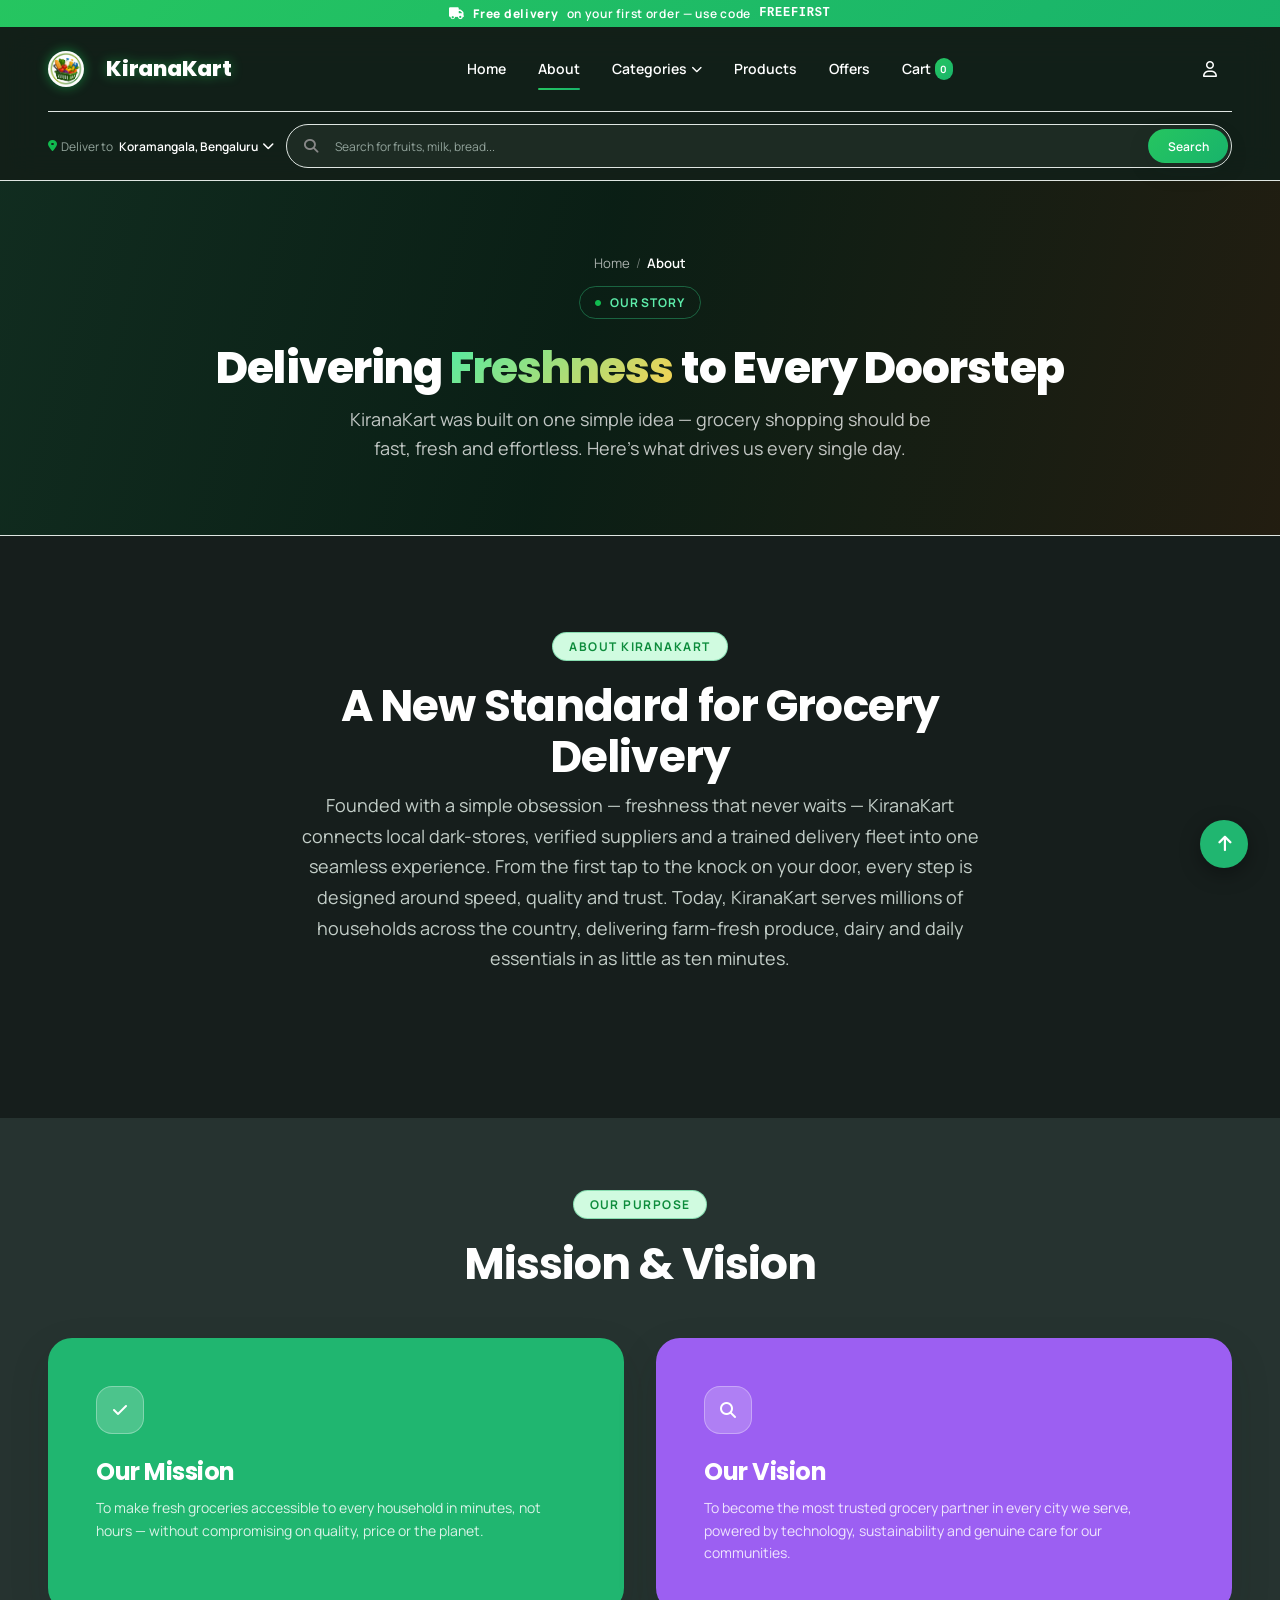
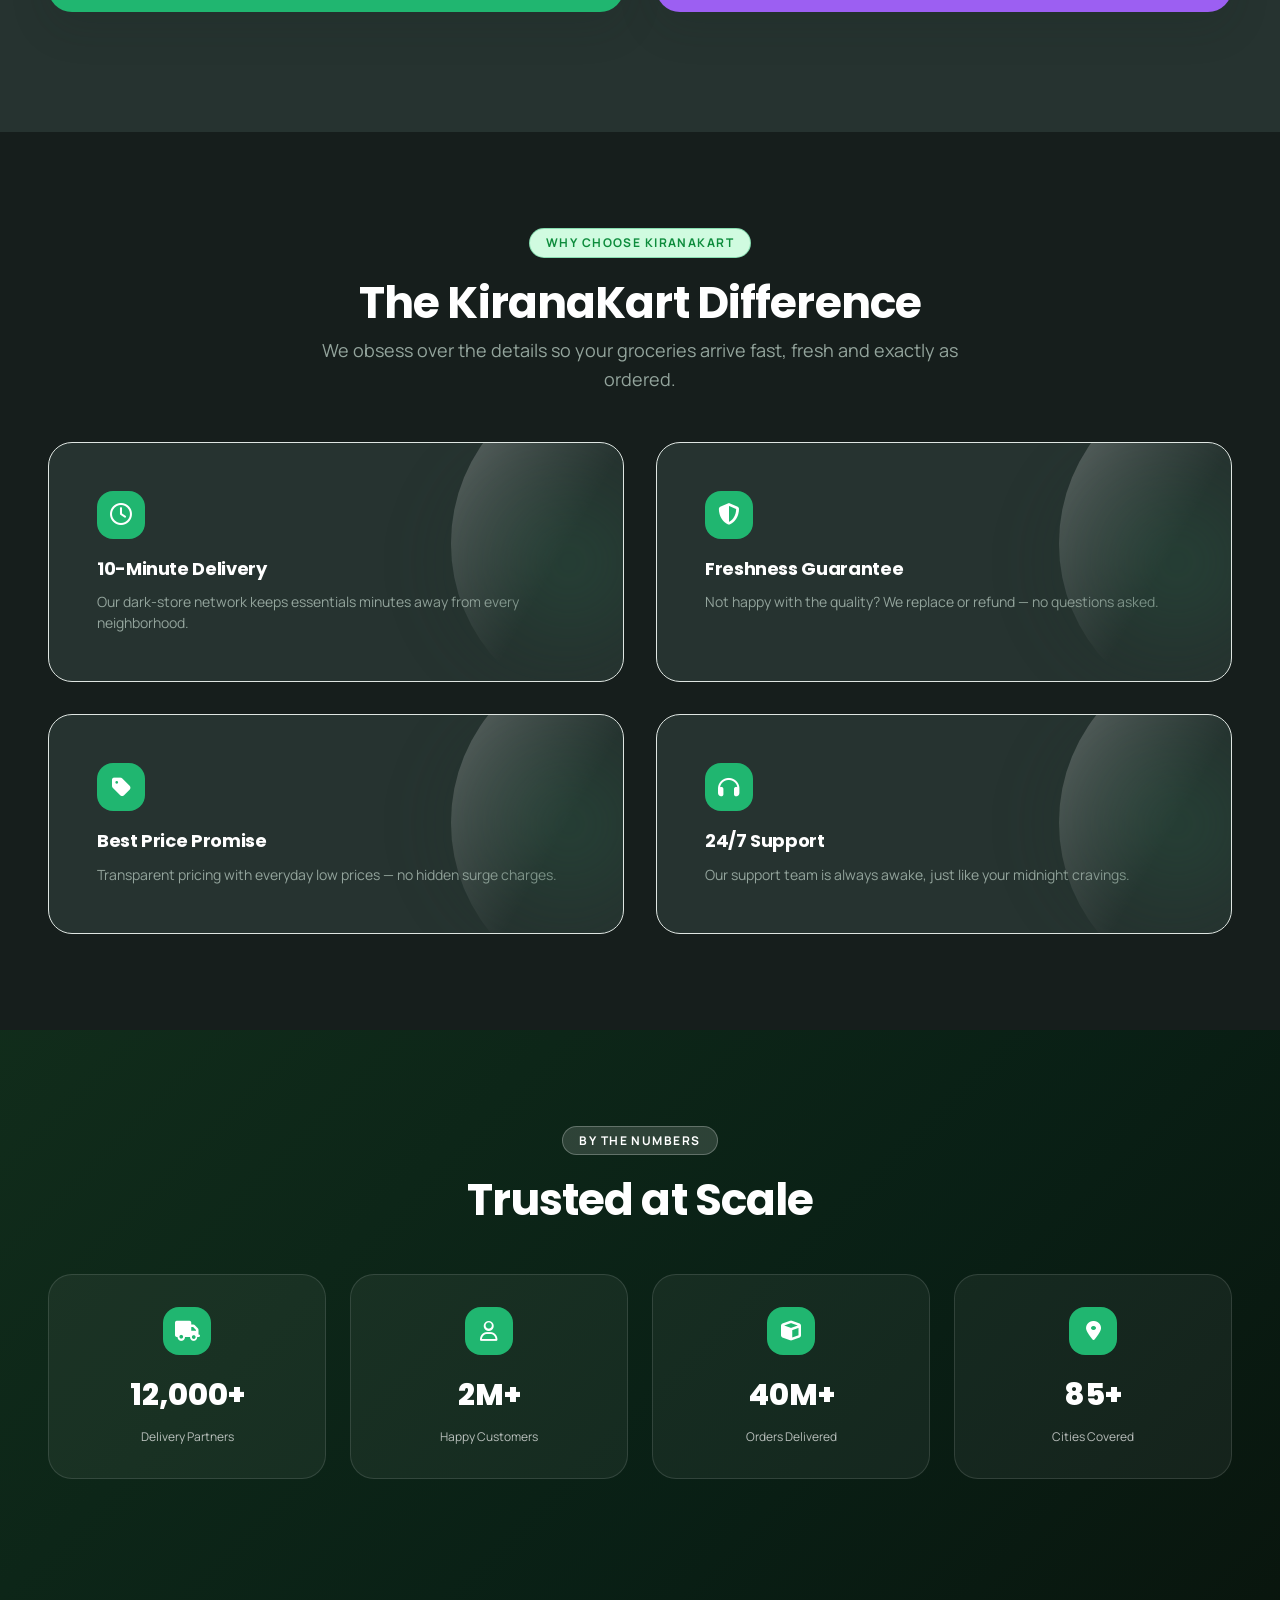
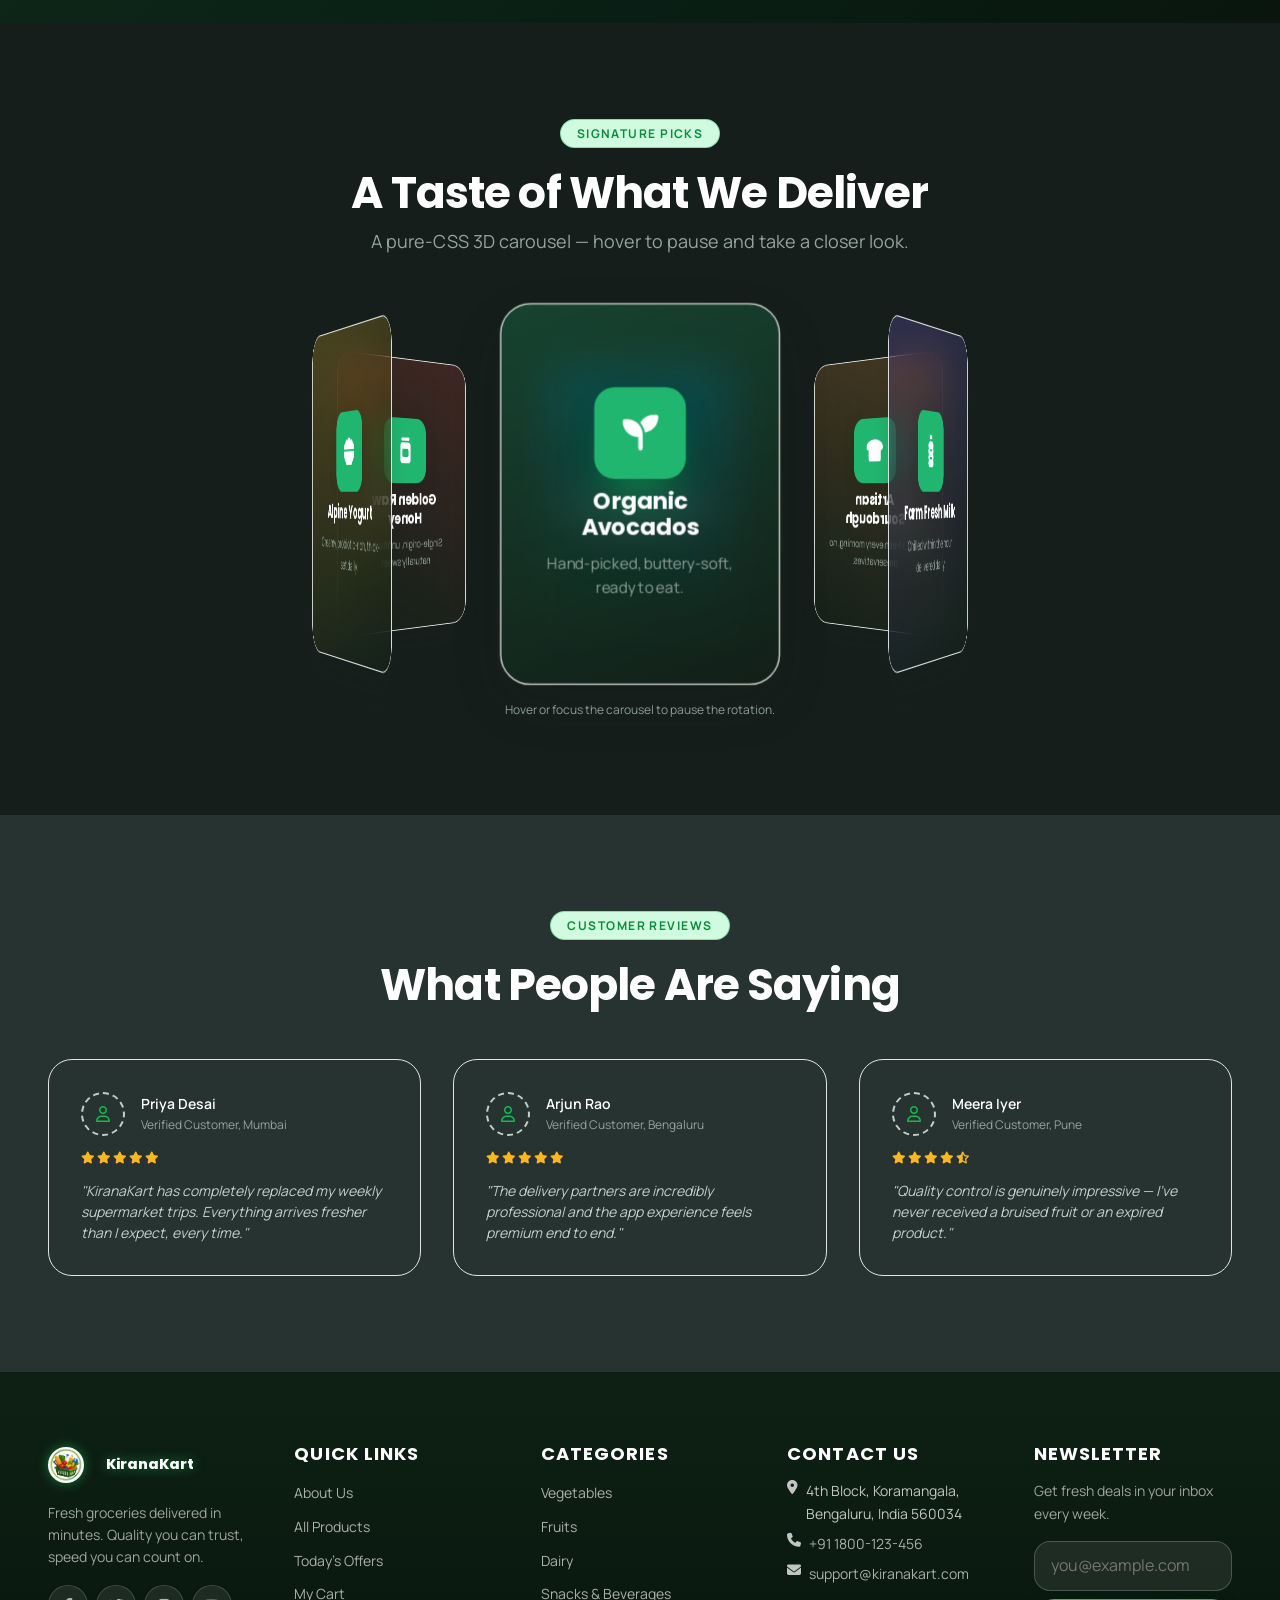
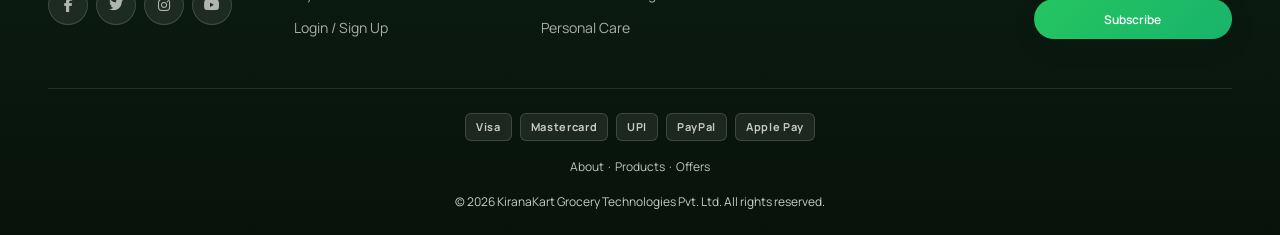
==== commit 8d8d41ad: "UPDATE" ====
--- a/about.html
+++ b/about.html
@@ -21,7 +21,7 @@
 
   <!-- ================= TOP BAR ================= -->
   <div class="top-bar">
-    <p class="top-text">
+    <p class="top-text" style="color: white;">
       <i class="fa-solid fa-truck"></i>
       <strong>Free delivery</strong> on your first order &mdash; use code <code>FREEFIRST</code>
     </p>
